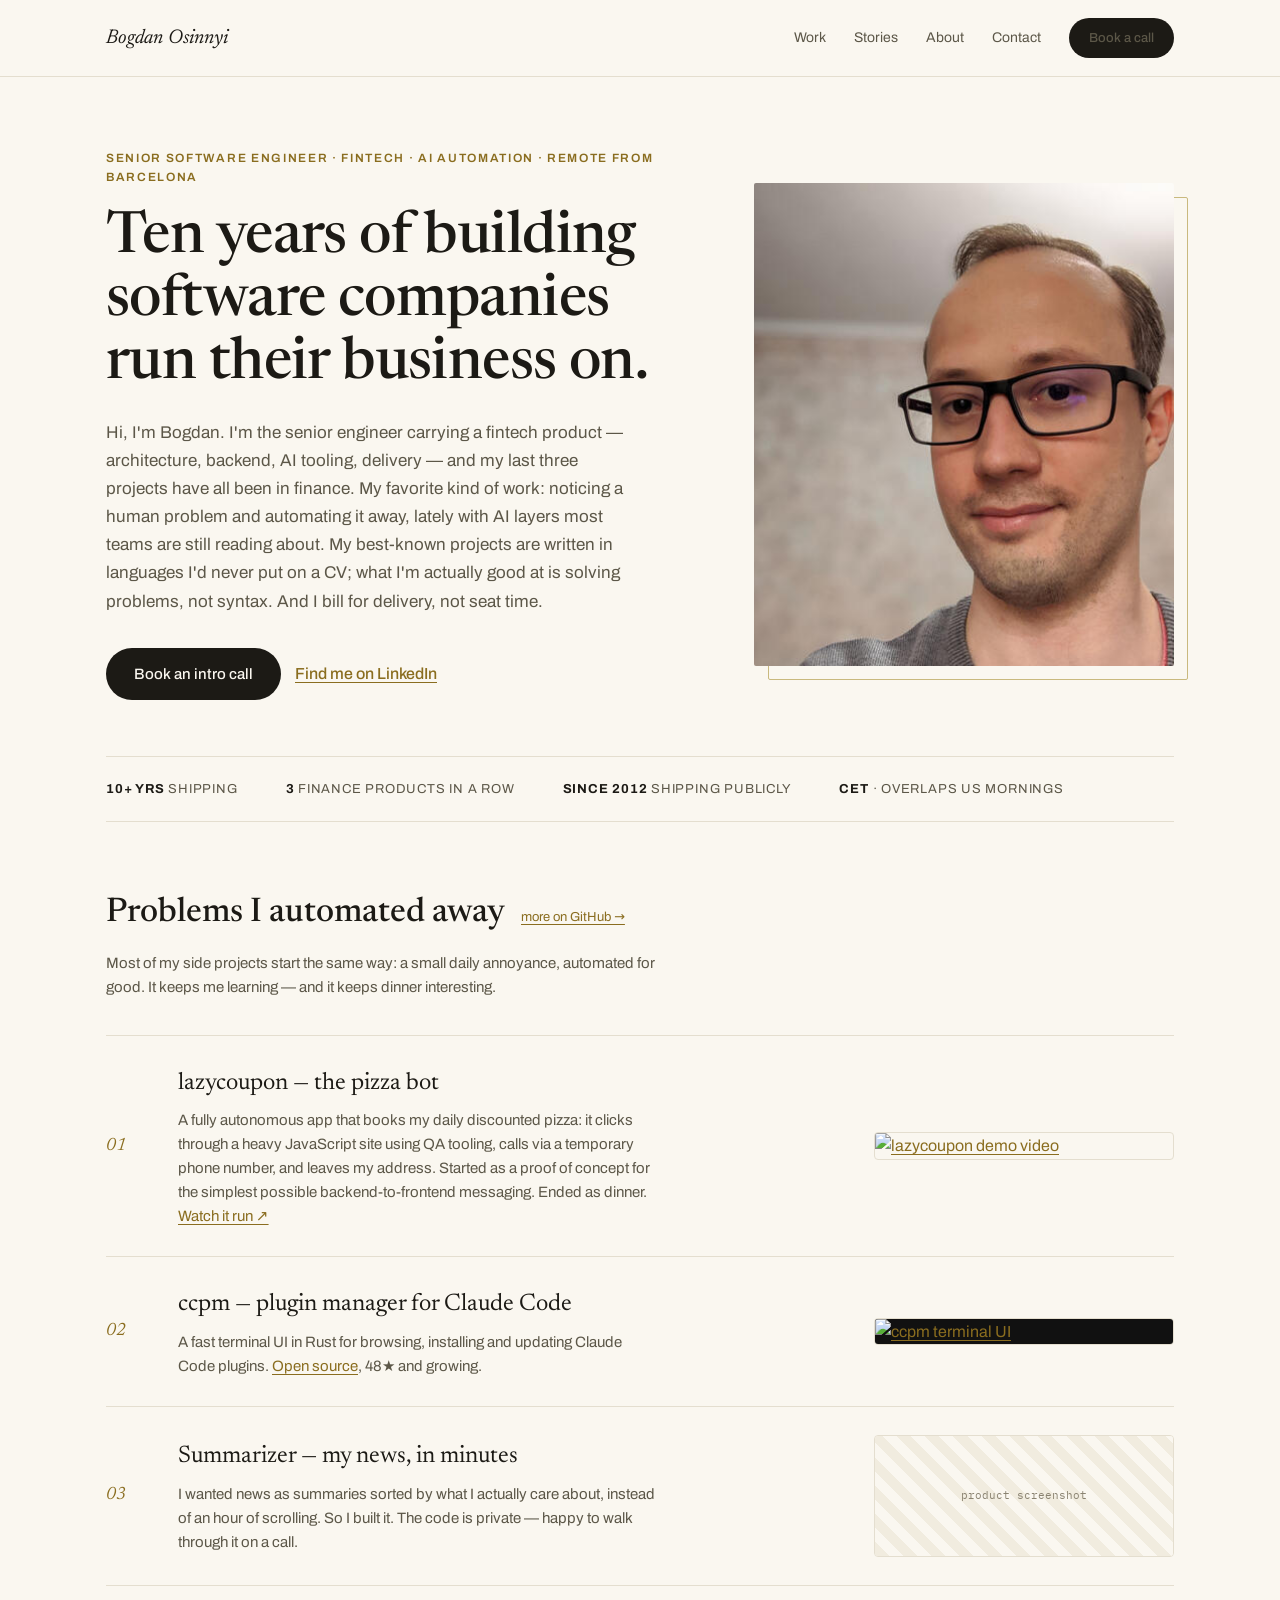
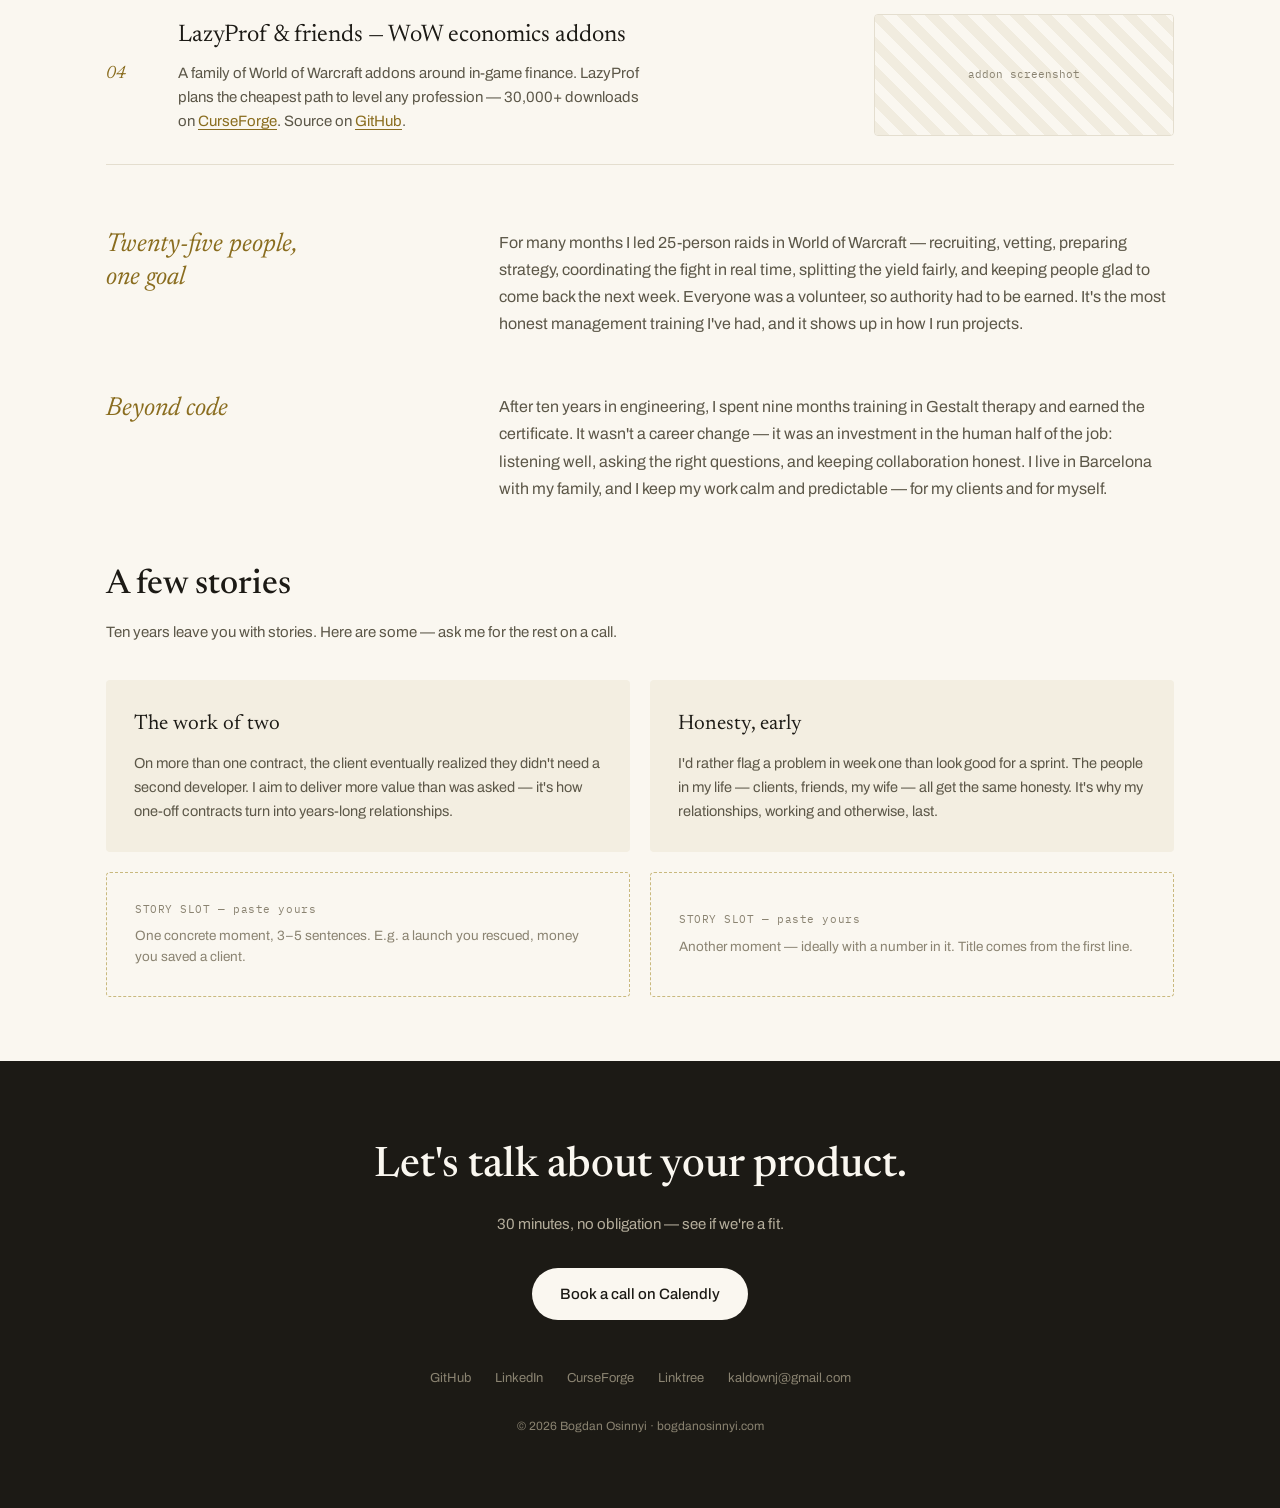
==== index.html @ e8acb3ad "hero: fintech+AI positioning, accurate copy, local portrait, new stats" ====
<!DOCTYPE html>
<html lang="en">
<head>
<meta charset="utf-8">
<meta name="viewport" content="width=device-width, initial-scale=1">
<title>Bogdan Osinnyi — Senior Software Engineer · Fintech · AI Automation</title>
<meta name="description" content="Senior software engineer for fintech — Python, AI automation, full technical ownership. Ten years of remote contracting from Barcelona for companies worldwide.">
<link rel="canonical" href="https://bogdanosinnyi.com/">
<meta property="og:type" content="website">
<meta property="og:url" content="https://bogdanosinnyi.com/">
<meta property="og:title" content="Bogdan Osinnyi — Senior Software Engineer · Fintech · AI Automation">
<meta property="og:description" content="Ten years of building software companies run their business on. Senior engineer — fintech, Python, AI automation.">
<meta property="og:image" content="https://bogdanosinnyi.com/assets/og.jpg">
<meta name="twitter:card" content="summary_large_image">
<link rel="icon" href="data:image/svg+xml,%3Csvg xmlns='http://www.w3.org/2000/svg' viewBox='0 0 64 64'%3E%3Crect width='64' height='64' rx='12' fill='%231C1A15'/%3E%3Ctext x='32' y='44' font-family='Georgia,serif' font-style='italic' font-size='36' fill='%23FAF7F0' text-anchor='middle'%3EB%3C/text%3E%3C/svg%3E">
<link rel="stylesheet" href="/assets/fonts/fonts.css">
<!-- analytics: Cloudflare Web Analytics, enabled in CF dashboard; no tag needed -->
<style>
:root{
  --bg:#FAF7F0; --ink:#1C1A15; --muted:#5C5748; --line:#E4DECF;
  --accent:#8A6D1F; --accent-light:#C9B97E; --card:#F3EEE1;
  --footer-muted:#B5AE9C; --faint:#8A8371;
  --serif:"Newsreader",Georgia,serif; --sans:"Archivo",system-ui,sans-serif; --mono:"IBM Plex Mono",monospace;
}
*{box-sizing:border-box}
html{scroll-behavior:smooth}
body{margin:0;background:var(--bg);color:var(--ink);font-family:var(--sans);font-size:16px;line-height:1.6}
a{color:var(--accent);text-decoration:underline;text-underline-offset:3px}
a:hover{color:var(--ink)}
img{max-width:100%;display:block}
section{scroll-margin-top:88px}
.wrap{max-width:1180px;margin:0 auto;padding:0 56px}
.btn{display:inline-flex;align-items:center;justify-content:center;min-height:48px;padding:14px 28px;border-radius:999px;font-size:15px;font-weight:500;text-decoration:none;transition:transform .15s ease,opacity .15s ease}
.btn:hover{transform:translateY(-1px);opacity:.9}
.btn-dark{background:var(--ink);color:var(--bg)}
.btn-dark:hover{color:var(--bg)}
.btn-light{background:var(--bg);color:var(--ink)}
.btn-light:hover{color:var(--ink)}
.link-accent{color:var(--accent);font-weight:500}
/* Nav */
.nav{position:sticky;top:0;z-index:10;background:rgba(250,247,240,.92);backdrop-filter:blur(8px);border-bottom:1px solid var(--line)}
.nav-in{display:flex;justify-content:space-between;align-items:center;padding:18px 56px;max-width:1180px;margin:0 auto}
.nav-name{font-family:var(--serif);font-style:italic;font-size:20px;color:var(--ink);text-decoration:none}
.nav-links{display:flex;gap:28px;align-items:center;font-size:14px}
.nav-links a{color:var(--muted);text-decoration:none}
.nav-links a:hover{color:var(--ink)}
.nav .btn{min-height:40px;padding:9px 20px;font-size:13px}
/* Hero */
.hero{display:flex;gap:56px;padding:72px 0 56px;align-items:center}
.hero-text{flex:1.4}
.eyebrow{font-size:12px;letter-spacing:.14em;text-transform:uppercase;color:var(--accent);font-weight:600;margin-bottom:20px}
h1{font-family:var(--serif);font-size:clamp(36px,5vw,58px);line-height:1.08;font-weight:500;letter-spacing:-.01em;text-wrap:pretty;margin:0}
.hero p{font-size:17px;line-height:1.65;color:var(--muted);max-width:520px;margin:24px 0 32px}
.hero-cta{display:flex;gap:14px;align-items:center;flex-wrap:wrap}
.hero-photo{flex:1;position:relative;max-width:420px}
.hero-photo::after{content:"";position:absolute;inset:14px -14px -14px 14px;border:1px solid var(--accent-light);border-radius:2px;pointer-events:none}
.hero-photo img{position:relative;z-index:1;width:100%;aspect-ratio:4/4.6;object-fit:cover;border-radius:2px;background:var(--line)}
/* Stats */
.stats{display:flex;gap:48px;padding:22px 0;border-top:1px solid var(--line);border-bottom:1px solid var(--line);font-size:13px;color:var(--muted);letter-spacing:.06em;text-transform:uppercase;flex-wrap:wrap}
.stats b{color:var(--ink)}
/* Work */
.section-pad{padding-top:64px;padding-bottom:64px}
.h2row{display:flex;align-items:baseline;gap:16px;margin-bottom:10px;flex-wrap:wrap}
h2{font-family:var(--serif);font-size:34px;font-weight:500;margin:0}
.section-intro{font-size:15px;line-height:1.6;color:var(--muted);max-width:560px;margin:0 0 36px}
.project{display:flex;gap:40px;padding:28px 0;border-top:1px solid var(--line);align-items:center}
.project:last-of-type{border-bottom:1px solid var(--line)}
.project-num{font-family:var(--serif);font-style:italic;font-size:18px;color:var(--accent);width:32px;flex:none}
.project-body{flex:1}
h3{font-family:var(--serif);font-size:24px;font-weight:400;margin:0 0 6px}
.project-body p{font-size:15px;line-height:1.6;color:var(--muted);max-width:480px;margin:0}
.project-media{width:300px;flex:none;border-radius:4px;border:1px solid var(--line);overflow:hidden}
.project-media img{width:100%}
.placeholder{height:120px;background:repeating-linear-gradient(45deg,#F1ECDF,#F1ECDF 10px,var(--bg) 10px,var(--bg) 20px);display:flex;align-items:center;justify-content:center;font-family:var(--mono);font-size:11px;color:var(--faint)}
/* Two-column prose rows */
.prose-row{display:flex;gap:56px;padding:0 0 56px}
.prose-label{flex:1;font-family:var(--serif);font-style:italic;font-size:26px;color:var(--accent);line-height:1.3}
.prose-row p{flex:2;font-size:16px;line-height:1.7;color:var(--muted);margin:0;text-wrap:pretty}
/* Stories */
.stories-grid{display:grid;grid-template-columns:1fr 1fr;gap:20px}
.story{background:var(--card);border-radius:4px;padding:28px}
.story h3{font-size:21px;margin-bottom:10px}
.story p{font-size:14.5px;line-height:1.65;color:var(--muted);margin:0}
.story-slot{border:1.5px dashed var(--accent-light);border-radius:4px;padding:28px;display:flex;flex-direction:column;gap:8px;justify-content:center;min-height:120px}
.story-slot .tag{font-family:var(--mono);font-size:11px;color:var(--faint);letter-spacing:.05em}
.story-slot .hint{font-size:13.5px;color:var(--faint);line-height:1.55}
/* Footer CTA */
.footer{background:var(--ink);color:var(--bg);padding:72px 0;text-align:center}
.footer h2{font-size:42px;margin-bottom:12px}
.footer-sub{font-size:15px;color:var(--footer-muted);margin:0 0 32px}
.footer-links{display:flex;gap:24px;justify-content:center;margin-top:48px;font-size:13px;flex-wrap:wrap}
.footer-links a{color:var(--faint);text-decoration:none}
.footer-links a:hover{color:var(--bg)}
.copyright{font-size:12px;color:var(--faint);margin-top:28px}
:focus-visible{outline:2px solid var(--accent);outline-offset:2px}
@media (max-width:900px){
  .wrap{padding:0 24px}
  .nav-in{padding:14px 24px}
  .nav-links a:not(.btn){display:none}
  .hero{flex-direction:column-reverse;gap:36px;padding:40px 0}
  .hero-photo{max-width:320px;align-self:flex-start}
  .stats{gap:20px 32px}
  .project{flex-wrap:wrap;gap:20px}
  .project-media{width:100%}
  .prose-row{flex-direction:column;gap:14px}
  .stories-grid{grid-template-columns:1fr}
  .footer h2{font-size:32px}
}
</style>
</head>
<body>

<nav class="nav">
  <div class="nav-in">
    <a class="nav-name" href="#top">Bogdan Osinnyi</a>
    <div class="nav-links">
      <a href="#work">Work</a>
      <a href="#stories">Stories</a>
      <a href="#about">About</a>
      <a href="#contact">Contact</a>
      <a class="btn btn-dark" href="https://calendly.com/bogdanosinnyi" target="_blank" rel="noopener">Book a call</a>
    </div>
  </div>
</nav>

<header class="wrap" id="top">
  <div class="hero">
    <div class="hero-text">
      <div class="eyebrow">Senior Software Engineer · Fintech · AI Automation · Remote from Barcelona</div>
      <h1>Ten years of building software companies run their business on.</h1>
      <p>Hi, I'm Bogdan. I'm the senior engineer carrying a fintech product — architecture, backend, AI tooling, delivery — and my last three projects have all been in finance. My favorite kind of work: noticing a human problem and automating it away, lately with AI layers most teams are still reading about. My best-known projects are written in languages I'd never put on a CV; what I'm actually good at is solving problems, not syntax. And I bill for delivery, not seat time.</p>
      <div class="hero-cta">
        <a class="btn btn-dark" href="https://calendly.com/bogdanosinnyi" target="_blank" rel="noopener">Book an intro call</a>
        <a class="link-accent" href="https://www.linkedin.com/in/bogdanosinnyi/" target="_blank" rel="noopener">Find me on LinkedIn</a>
      </div>
    </div>
    <div class="hero-photo">
      <img src="/assets/portrait.jpg" alt="Bogdan Osinnyi" width="420" height="483">
    </div>
  </div>
  <div class="stats">
    <span><b>10+ yrs</b> shipping</span>
    <span><b>3</b> finance products in a row</span>
    <span><b>Since 2012</b> shipping publicly</span>
    <span><b>CET</b> · overlaps US mornings</span>
  </div>
</header>

<main>
<section class="wrap section-pad" id="work">
  <div class="h2row"><h2>Problems I automated away</h2><a href="https://github.com/kaldown" target="_blank" rel="noopener" style="font-size:13px">more on GitHub →</a></div>
  <p class="section-intro">Most of my side projects start the same way: a small daily annoyance, automated for good. It keeps me learning — and it keeps dinner interesting.</p>

  <article class="project">
    <span class="project-num">01</span>
    <div class="project-body">
      <h3><a href="https://github.com/kaldown/lazycoupon" target="_blank" rel="noopener" style="color:inherit;text-decoration:none">lazycoupon — the pizza bot</a></h3>
      <p>A fully autonomous app that books my daily discounted pizza: it clicks through a heavy JavaScript site using QA tooling, calls via a temporary phone number, and leaves my address. Started as a proof of concept for the simplest possible backend-to-frontend messaging. Ended as dinner. <a href="https://youtu.be/8_-wekj8vBs" target="_blank" rel="noopener">Watch it run ↗</a></p>
    </div>
    <a class="project-media" href="https://youtu.be/8_-wekj8vBs" target="_blank" rel="noopener" aria-label="lazycoupon demo video on YouTube">
      <img src="https://img.youtube.com/vi/8_-wekj8vBs/hqdefault.jpg" alt="lazycoupon demo video" loading="lazy">
    </a>
  </article>

  <article class="project">
    <span class="project-num">02</span>
    <div class="project-body">
      <h3><a href="https://github.com/kaldown/ccpm" target="_blank" rel="noopener" style="color:inherit;text-decoration:none">ccpm — plugin manager for Claude Code</a></h3>
      <p>A fast terminal UI in Rust for browsing, installing and updating Claude Code plugins. <a href="https://github.com/kaldown/ccpm" target="_blank" rel="noopener">Open source</a>, 48★ and growing.</p>
    </div>
    <a class="project-media" href="https://github.com/kaldown/ccpm" target="_blank" rel="noopener" aria-label="ccpm on GitHub">
      <img src="https://raw.githubusercontent.com/kaldown/ccpm/main/docs/images/ccpm_thumbnail.png" alt="ccpm terminal UI" loading="lazy" style="background:#111">
    </a>
  </article>

  <article class="project">
    <span class="project-num">03</span>
    <div class="project-body">
      <h3>Summarizer — my news, in minutes</h3>
      <p>I wanted news as summaries sorted by what I actually care about, instead of an hour of scrolling. So I built it. The code is private — happy to walk through it on a call.</p>
    </div>
    <!-- TODO: replace placeholder with real screenshot at assets/summarizer.png -->
    <div class="project-media"><div class="placeholder">product screenshot</div></div>
  </article>

  <article class="project">
    <span class="project-num">04</span>
    <div class="project-body">
      <h3><a href="https://www.curseforge.com/wow/addons/lazyprof" target="_blank" rel="noopener" style="color:inherit;text-decoration:none">LazyProf &amp; friends — WoW economics addons</a></h3>
      <p>A family of World of Warcraft addons around in-game finance. LazyProf plans the cheapest path to level any profession — 30,000+ downloads on <a href="https://www.curseforge.com/members/kaldown/projects" target="_blank" rel="noopener">CurseForge</a>. Source on <a href="https://github.com/kaldown/LazyProf" target="_blank" rel="noopener">GitHub</a>.</p>
    </div>
    <!-- TODO: replace placeholder with real screenshot at assets/lazyprof.png -->
    <div class="project-media"><div class="placeholder">addon screenshot</div></div>
  </article>
</section>

<section class="wrap" id="about">
  <div class="prose-row">
    <div class="prose-label">Twenty-five people,<br>one goal</div>
    <p>For many months I led 25-person raids in World of Warcraft — recruiting, vetting, preparing strategy, coordinating the fight in real time, splitting the yield fairly, and keeping people glad to come back the next week. Everyone was a volunteer, so authority had to be earned. It's the most honest management training I've had, and it shows up in how I run projects.</p>
  </div>
  <div class="prose-row">
    <div class="prose-label">Beyond code</div>
    <p>After ten years in engineering, I spent nine months training in Gestalt therapy and earned the certificate. It wasn't a career change — it was an investment in the human half of the job: listening well, asking the right questions, and keeping collaboration honest. I live in Barcelona with my family, and I keep my work calm and predictable — for my clients and for myself.</p>
  </div>
</section>

<section class="wrap" id="stories" style="padding-bottom:64px">
  <h2>A few stories</h2>
  <p class="section-intro" style="margin-top:8px">Ten years leave you with stories. Here are some — ask me for the rest on a call.</p>
  <div class="stories-grid">
    <div class="story">
      <h3>The work of two</h3>
      <p>On more than one contract, the client eventually realized they didn't need a second developer. I aim to deliver more value than was asked — it's how one-off contracts turn into years-long relationships.</p>
    </div>
    <div class="story">
      <h3>Honesty, early</h3>
      <p>I'd rather flag a problem in week one than look good for a sprint. The people in my life — clients, friends, my wife — all get the same honesty. It's why my relationships, working and otherwise, last.</p>
    </div>
    <!-- STORY SLOTS: replace each .story-slot with a .story block (h3 title + p text), or delete before launch -->
    <div class="story-slot">
      <div class="tag">STORY SLOT — paste yours</div>
      <div class="hint">One concrete moment, 3–5 sentences. E.g. a launch you rescued, money you saved a client.</div>
    </div>
    <div class="story-slot">
      <div class="tag">STORY SLOT — paste yours</div>
      <div class="hint">Another moment — ideally with a number in it. Title comes from the first line.</div>
    </div>
  </div>
</section>
</main>

<footer class="footer" id="contact">
  <div class="wrap">
    <h2>Let's talk about your product.</h2>
    <p class="footer-sub">30 minutes, no obligation — see if we're a fit.</p>
    <a class="btn btn-light" href="https://calendly.com/bogdanosinnyi" target="_blank" rel="noopener">Book a call on Calendly</a>
    <div class="footer-links">
      <a href="https://github.com/kaldown" target="_blank" rel="noopener">GitHub</a>
      <a href="https://www.linkedin.com/in/bogdanosinnyi/" target="_blank" rel="noopener">LinkedIn</a>
      <a href="https://www.curseforge.com/members/kaldown/projects" target="_blank" rel="noopener">CurseForge</a>
      <a href="https://linktr.ee/bogdanosinnyi" target="_blank" rel="noopener">Linktree</a>
      <a href="mailto:kaldownj@gmail.com">kaldownj@gmail.com</a>
    </div>
    <div class="copyright">© 2026 Bogdan Osinnyi · bogdanosinnyi.com</div>
  </div>
</footer>

</body>
</html>
---- assets/fonts/fonts.css ----
@font-face{font-family: 'Archivo';
  font-style: normal;
  font-weight: 400 700;
  font-stretch: 100%;
  font-display: swap;
  src: url(/assets/fonts/Archivo-normal-400-700.woff2) format('woff2');
  unicode-range: U+0000-00FF, U+0131, U+0152-0153, U+02BB-02BC, U+02C6, U+02DA, U+02DC, U+0304, U+0308, U+0329, U+2000-206F, U+20AC, U+2122, U+2191, U+2193, U+2212, U+2215, U+FEFF, U+FFFD;}
@font-face{font-family: 'IBM Plex Mono';
  font-style: normal;
  font-weight: 400;
  font-display: swap;
  src: url(/assets/fonts/IBMPlexMono-normal-400.woff2) format('woff2');
  unicode-range: U+0000-00FF, U+0131, U+0152-0153, U+02BB-02BC, U+02C6, U+02DA, U+02DC, U+0304, U+0308, U+0329, U+2000-206F, U+20AC, U+2122, U+2191, U+2193, U+2212, U+2215, U+FEFF, U+FFFD;}
@font-face{font-family: 'IBM Plex Mono';
  font-style: normal;
  font-weight: 500;
  font-display: swap;
  src: url(/assets/fonts/IBMPlexMono-normal-500.woff2) format('woff2');
  unicode-range: U+0000-00FF, U+0131, U+0152-0153, U+02BB-02BC, U+02C6, U+02DA, U+02DC, U+0304, U+0308, U+0329, U+2000-206F, U+20AC, U+2122, U+2191, U+2193, U+2212, U+2215, U+FEFF, U+FFFD;}
@font-face{font-family: 'Newsreader';
  font-style: italic;
  font-weight: 400 700;
  font-display: swap;
  src: url(/assets/fonts/Newsreader-italic-400-700.woff2) format('woff2');
  unicode-range: U+0000-00FF, U+0131, U+0152-0153, U+02BB-02BC, U+02C6, U+02DA, U+02DC, U+0304, U+0308, U+0329, U+2000-206F, U+20AC, U+2122, U+2191, U+2193, U+2212, U+2215, U+FEFF, U+FFFD;}
@font-face{font-family: 'Newsreader';
  font-style: normal;
  font-weight: 400 700;
  font-display: swap;
  src: url(/assets/fonts/Newsreader-normal-400-700.woff2) format('woff2');
  unicode-range: U+0000-00FF, U+0131, U+0152-0153, U+02BB-02BC, U+02C6, U+02DA, U+02DC, U+0304, U+0308, U+0329, U+2000-206F, U+20AC, U+2122, U+2191, U+2193, U+2212, U+2215, U+FEFF, U+FFFD;}
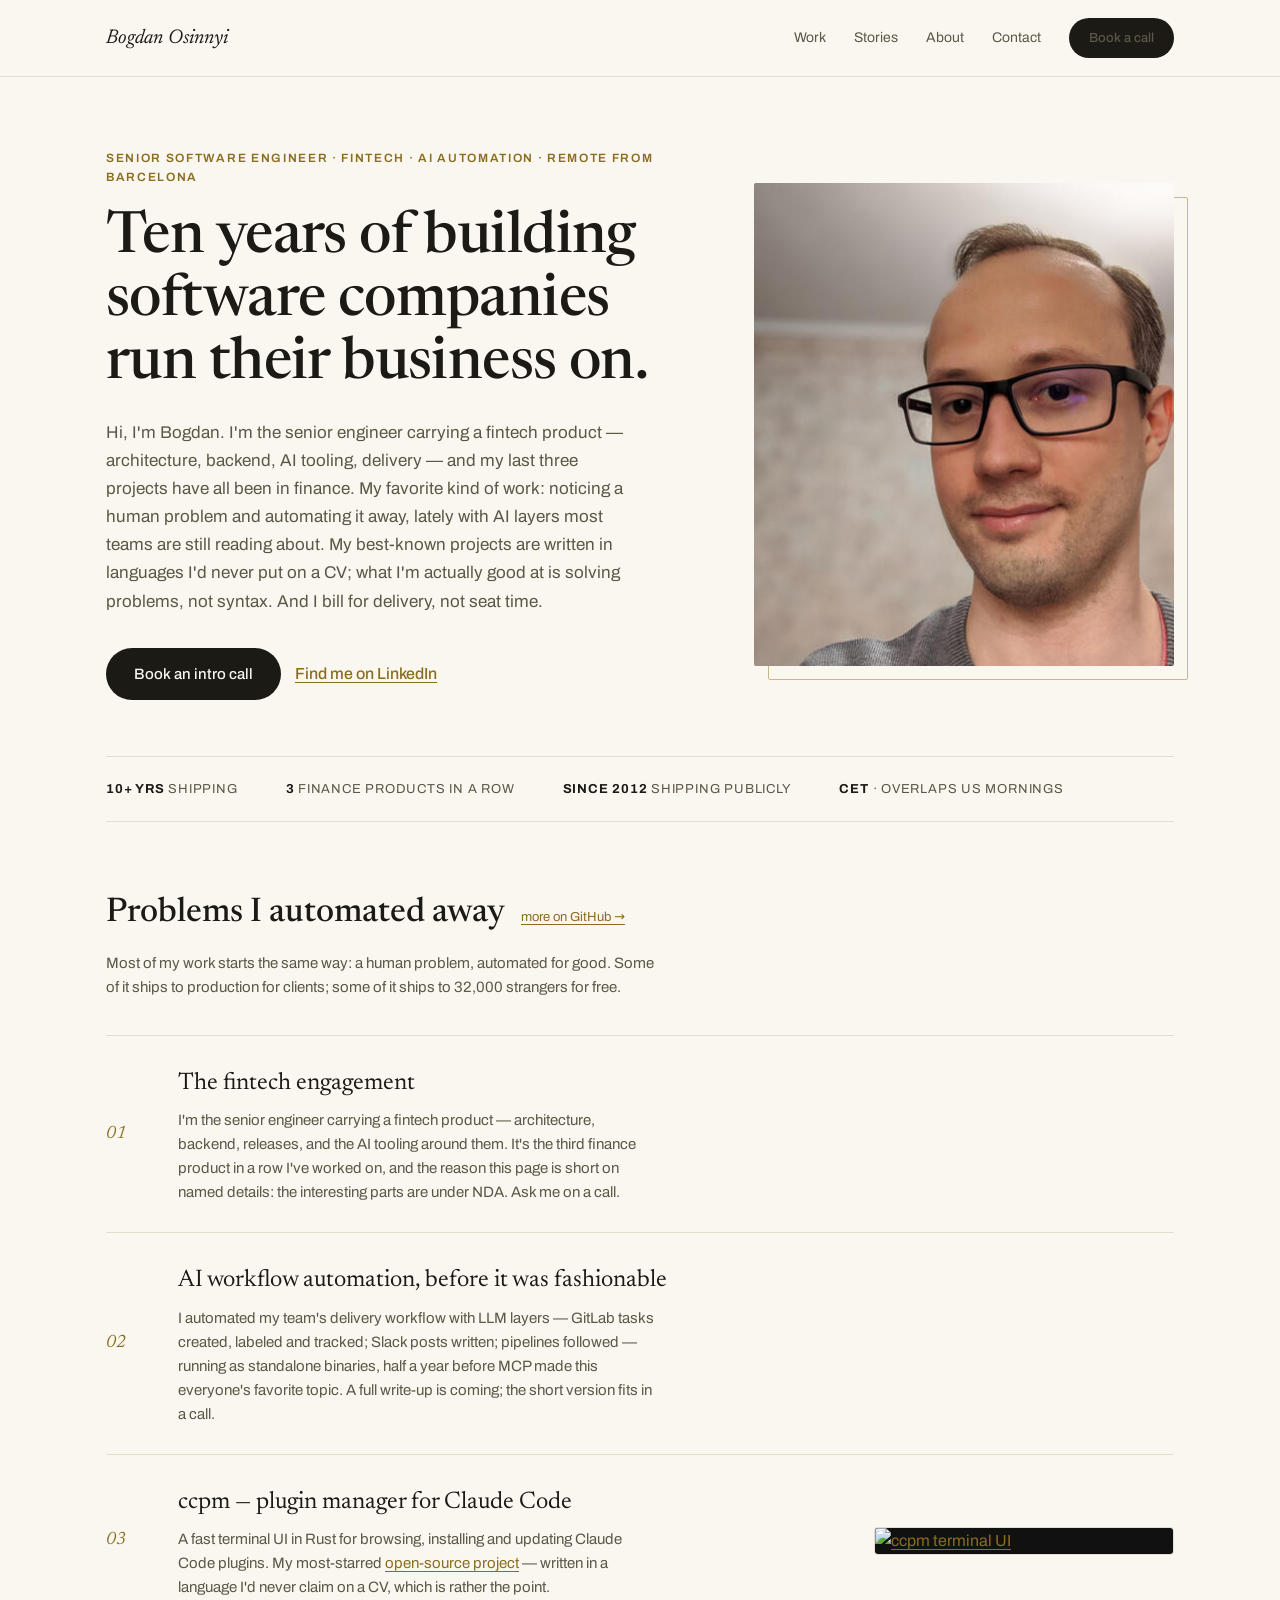
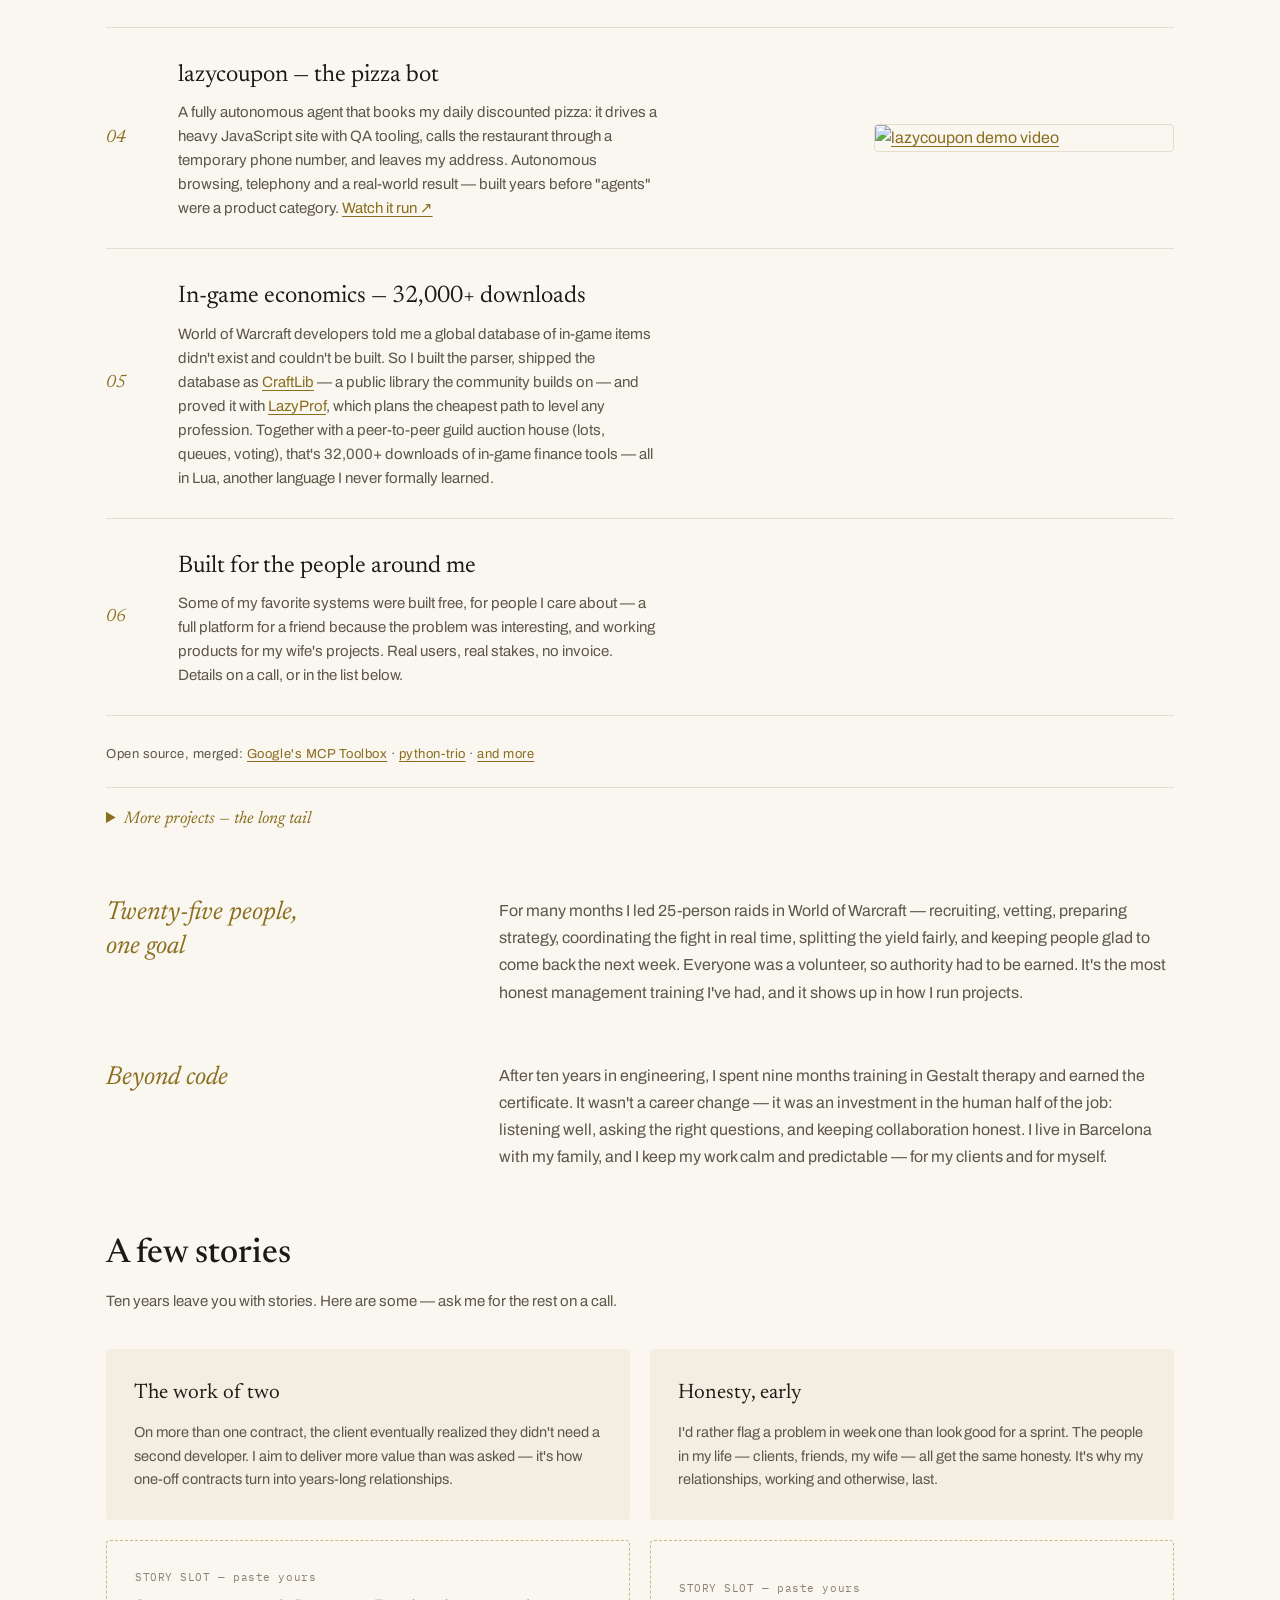
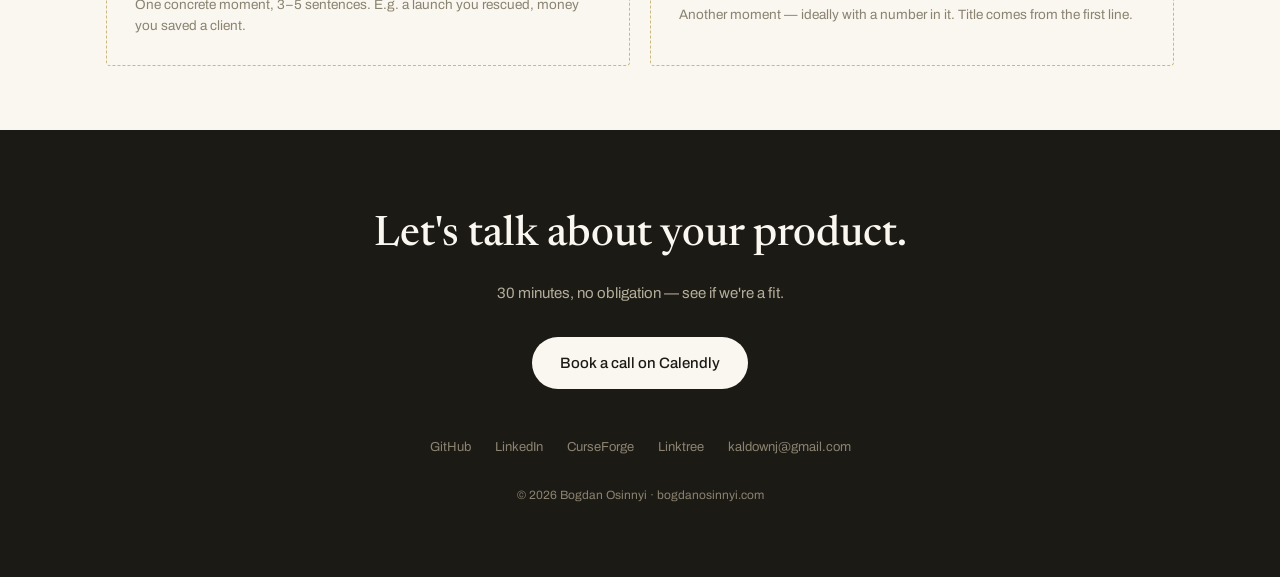
==== commit 1df4b2cb: "work: 6 featured projects, merged-PR proof strip, details spoiler, CSS counters" ====
--- a/index.html
+++ b/index.html
@@ -65,6 +65,9 @@
 .section-intro{font-size:15px;line-height:1.6;color:var(--muted);max-width:560px;margin:0 0 36px}
 .project{display:flex;gap:40px;padding:28px 0;border-top:1px solid var(--line);align-items:center}
 .project:last-of-type{border-bottom:1px solid var(--line)}
+#work{counter-reset:project}
+.project{counter-increment:project}
+.project-num::before{content:counter(project,decimal-leading-zero)}
 .project-num{font-family:var(--serif);font-style:italic;font-size:18px;color:var(--accent);width:32px;flex:none}
 .project-body{flex:1}
 h3{font-family:var(--serif);font-size:24px;font-weight:400;margin:0 0 6px}
@@ -72,6 +75,16 @@
 .project-media{width:300px;flex:none;border-radius:4px;border:1px solid var(--line);overflow:hidden}
 .project-media img{width:100%}
 .placeholder{height:120px;background:repeating-linear-gradient(45deg,#F1ECDF,#F1ECDF 10px,var(--bg) 10px,var(--bg) 20px);display:flex;align-items:center;justify-content:center;font-family:var(--mono);font-size:11px;color:var(--faint)}
+.proof-strip{margin-top:28px;font-size:13px;color:var(--muted);letter-spacing:.04em}
+.proof-strip a{color:var(--accent)}
+.more-projects{margin-top:22px;border-top:1px solid var(--line);padding-top:18px}
+.more-projects summary{cursor:pointer;font-family:var(--serif);font-style:italic;font-size:17px;color:var(--accent)}
+.more-projects summary:hover{color:var(--ink)}
+.mini-grid{display:grid;grid-template-columns:repeat(auto-fit,minmax(240px,1fr));gap:14px;margin-top:18px}
+.mini-card{background:var(--card);border-radius:4px;padding:16px}
+.mini-card .tag{font-family:var(--mono);font-size:10.5px;color:var(--faint);letter-spacing:.05em;text-transform:uppercase}
+.mini-card h4{font-family:var(--serif);font-size:16.5px;font-weight:400;margin:6px 0 4px}
+.mini-card p{font-size:13px;line-height:1.55;color:var(--muted);margin:0}
 /* Two-column prose rows */
 .prose-row{display:flex;gap:56px;padding:0 0 56px}
 .prose-label{flex:1;font-family:var(--serif);font-style:italic;font-size:26px;color:var(--accent);line-height:1.3}
@@ -149,13 +162,44 @@
 <main>
 <section class="wrap section-pad" id="work">
   <div class="h2row"><h2>Problems I automated away</h2><a href="https://github.com/kaldown" target="_blank" rel="noopener" style="font-size:13px">more on GitHub →</a></div>
-  <p class="section-intro">Most of my side projects start the same way: a small daily annoyance, automated for good. It keeps me learning — and it keeps dinner interesting.</p>
-
-  <article class="project">
-    <span class="project-num">01</span>
+  <p class="section-intro">Most of my work starts the same way: a human problem, automated for good. Some of it ships to production for clients; some of it ships to 32,000 strangers for free.</p>
+
+  <!-- To add a project: copy any <article class="project"> block below, edit the
+       text, and place it where you want it — numbering is automatic (CSS counter).
+       The media block (image/video link) is optional; rows work without it. -->
+
+  <article class="project">
+    <span class="project-num" aria-hidden="true"></span>
+    <div class="project-body">
+      <h3>The fintech engagement</h3>
+      <p>I'm the senior engineer carrying a fintech product — architecture, backend, releases, and the AI tooling around them. It's the third finance product in a row I've worked on, and the reason this page is short on named details: the interesting parts are under NDA. Ask me on a call.</p>
+    </div>
+  </article>
+
+  <article class="project">
+    <span class="project-num" aria-hidden="true"></span>
+    <div class="project-body">
+      <h3>AI workflow automation, before it was fashionable</h3>
+      <p>I automated my team's delivery workflow with LLM layers — GitLab tasks created, labeled and tracked; Slack posts written; pipelines followed — running as standalone binaries, half a year before MCP made this everyone's favorite topic. A full write-up is coming; the short version fits in a call.</p>
+    </div>
+  </article>
+
+  <article class="project">
+    <span class="project-num" aria-hidden="true"></span>
+    <div class="project-body">
+      <h3><a href="https://github.com/kaldown/ccpm" target="_blank" rel="noopener" style="color:inherit;text-decoration:none">ccpm — plugin manager for Claude Code</a></h3>
+      <p>A fast terminal UI in Rust for browsing, installing and updating Claude Code plugins. My most-starred <a href="https://github.com/kaldown/ccpm" target="_blank" rel="noopener">open-source project</a> — written in a language I'd never claim on a CV, which is rather the point.</p>
+    </div>
+    <a class="project-media" href="https://github.com/kaldown/ccpm" target="_blank" rel="noopener" aria-label="ccpm on GitHub">
+      <img src="https://raw.githubusercontent.com/kaldown/ccpm/main/docs/images/ccpm_thumbnail.png" alt="ccpm terminal UI" loading="lazy" style="background:#111">
+    </a>
+  </article>
+
+  <article class="project">
+    <span class="project-num" aria-hidden="true"></span>
     <div class="project-body">
       <h3><a href="https://github.com/kaldown/lazycoupon" target="_blank" rel="noopener" style="color:inherit;text-decoration:none">lazycoupon — the pizza bot</a></h3>
-      <p>A fully autonomous app that books my daily discounted pizza: it clicks through a heavy JavaScript site using QA tooling, calls via a temporary phone number, and leaves my address. Started as a proof of concept for the simplest possible backend-to-frontend messaging. Ended as dinner. <a href="https://youtu.be/8_-wekj8vBs" target="_blank" rel="noopener">Watch it run ↗</a></p>
+      <p>A fully autonomous agent that books my daily discounted pizza: it drives a heavy JavaScript site with QA tooling, calls the restaurant through a temporary phone number, and leaves my address. Autonomous browsing, telephony and a real-world result — built years before "agents" were a product category. <a href="https://youtu.be/8_-wekj8vBs" target="_blank" rel="noopener">Watch it run ↗</a></p>
     </div>
     <a class="project-media" href="https://youtu.be/8_-wekj8vBs" target="_blank" rel="noopener" aria-label="lazycoupon demo video on YouTube">
       <img src="https://img.youtube.com/vi/8_-wekj8vBs/hqdefault.jpg" alt="lazycoupon demo video" loading="lazy">
@@ -163,35 +207,39 @@
   </article>
 
   <article class="project">
-    <span class="project-num">02</span>
-    <div class="project-body">
-      <h3><a href="https://github.com/kaldown/ccpm" target="_blank" rel="noopener" style="color:inherit;text-decoration:none">ccpm — plugin manager for Claude Code</a></h3>
-      <p>A fast terminal UI in Rust for browsing, installing and updating Claude Code plugins. <a href="https://github.com/kaldown/ccpm" target="_blank" rel="noopener">Open source</a>, 48★ and growing.</p>
-    </div>
-    <a class="project-media" href="https://github.com/kaldown/ccpm" target="_blank" rel="noopener" aria-label="ccpm on GitHub">
-      <img src="https://raw.githubusercontent.com/kaldown/ccpm/main/docs/images/ccpm_thumbnail.png" alt="ccpm terminal UI" loading="lazy" style="background:#111">
-    </a>
-  </article>
-
-  <article class="project">
-    <span class="project-num">03</span>
-    <div class="project-body">
-      <h3>Summarizer — my news, in minutes</h3>
-      <p>I wanted news as summaries sorted by what I actually care about, instead of an hour of scrolling. So I built it. The code is private — happy to walk through it on a call.</p>
-    </div>
-    <!-- TODO: replace placeholder with real screenshot at assets/summarizer.png -->
-    <div class="project-media"><div class="placeholder">product screenshot</div></div>
-  </article>
-
-  <article class="project">
-    <span class="project-num">04</span>
-    <div class="project-body">
-      <h3><a href="https://www.curseforge.com/wow/addons/lazyprof" target="_blank" rel="noopener" style="color:inherit;text-decoration:none">LazyProf &amp; friends — WoW economics addons</a></h3>
-      <p>A family of World of Warcraft addons around in-game finance. LazyProf plans the cheapest path to level any profession — 30,000+ downloads on <a href="https://www.curseforge.com/members/kaldown/projects" target="_blank" rel="noopener">CurseForge</a>. Source on <a href="https://github.com/kaldown/LazyProf" target="_blank" rel="noopener">GitHub</a>.</p>
-    </div>
-    <!-- TODO: replace placeholder with real screenshot at assets/lazyprof.png -->
-    <div class="project-media"><div class="placeholder">addon screenshot</div></div>
-  </article>
+    <span class="project-num" aria-hidden="true"></span>
+    <div class="project-body">
+      <h3><a href="https://www.curseforge.com/wow/addons/lazyprof" target="_blank" rel="noopener" style="color:inherit;text-decoration:none">In-game economics — 32,000+ downloads</a></h3>
+      <p>World of Warcraft developers told me a global database of in-game items didn't exist and couldn't be built. So I built the parser, shipped the database as <a href="https://github.com/kaldown/CraftLib" target="_blank" rel="noopener">CraftLib</a> — a public library the community builds on — and proved it with <a href="https://github.com/kaldown/LazyProf" target="_blank" rel="noopener">LazyProf</a>, which plans the cheapest path to level any profession. Together with a peer-to-peer guild auction house (lots, queues, voting), that's 32,000+ downloads of in-game finance tools — all in Lua, another language I never formally learned.</p>
+    </div>
+    <!-- media: add assets/lazyprof.png when Bogdan provides it (see launch checklist) -->
+  </article>
+
+  <article class="project">
+    <span class="project-num" aria-hidden="true"></span>
+    <div class="project-body">
+      <h3>Built for the people around me</h3>
+      <p>Some of my favorite systems were built free, for people I care about — a full platform for a friend because the problem was interesting, and working products for my wife's projects. Real users, real stakes, no invoice. Details on a call, or in the list below.</p>
+    </div>
+  </article>
+
+  <p class="proof-strip">Open source, merged: <a href="https://github.com/googleapis/mcp-toolbox/pull/3052" target="_blank" rel="noopener">Google's MCP Toolbox</a> · <a href="https://github.com/python-trio/trio/pull/1527" target="_blank" rel="noopener">python-trio</a> · <a href="https://github.com/search?q=author%3Akaldown+is%3Apr+is%3Amerged+-user%3Akaldown&type=pullrequests" target="_blank" rel="noopener">and more</a></p>
+
+  <details class="more-projects">
+    <summary>More projects — the long tail</summary>
+    <!-- To add a card: copy a .mini-card div. The grid stretches automatically. -->
+    <div class="mini-grid">
+      <div class="mini-card"><span class="tag">Python · private</span><h4>Summarizer</h4><p>My news as ranked summaries instead of an hour of scrolling. Private code — happy to walk through it on a call.</p></div>
+      <div class="mini-card"><span class="tag">Go · Dart · JS</span><h4><a href="https://github.com/kaldown/hunger" target="_blank" rel="noopener">hunger</a></h4><p>gRPC server with Flutter mobile and web clients — a 2019 full-stack trilogy.</p></div>
+      <div class="mini-card"><span class="tag">Python</span><h4><a href="https://github.com/kaldown/db2-parser" target="_blank" rel="noopener">db2-parser</a></h4><p>The parser behind CraftLib — extracts crafting data from WoW's binary DB2 tables.</p></div>
+      <div class="mini-card"><span class="tag">Lua</span><h4><a href="https://github.com/kaldown/EyesOnMe" target="_blank" rel="noopener">EyesOnMe</a></h4><p>PvP awareness addon — detects enemy players around you in WoW Classic.</p></div>
+      <div class="mini-card"><span class="tag">Lua</span><h4><a href="https://github.com/kaldown/Silencer" target="_blank" rel="noopener">Silencer</a></h4><p>Whisper gatekeeper — a keyword filter for WoW Classic inboxes.</p></div>
+      <div class="mini-card"><span class="tag">Lua</span><h4><a href="https://github.com/kaldown/VendorSniper" target="_blank" rel="noopener">VendorSniper</a></h4><p>Never miss a limited-supply vendor restock again.</p></div>
+      <div class="mini-card"><span class="tag">Shell</span><h4><a href="https://github.com/kaldown/dotfiles" target="_blank" rel="noopener">dotfiles</a></h4><p>My environment, versioned.</p></div>
+      <div class="mini-card"><span class="tag">Python</span><h4><a href="https://github.com/kaldown/pdf-to-text" target="_blank" rel="noopener">pdf-to-text</a></h4><p>Text-to-voice tool with an async core.</p></div>
+      <div class="mini-card"><span class="tag">merged elsewhere</span><h4><a href="https://github.com/search?q=author%3Akaldown+is%3Apr+is%3Amerged+-user%3Akaldown&type=pullrequests" target="_blank" rel="noopener">Contributions</a></h4><p>TrinketMenu (WoW TBC compat), undotree (vim), public-apis, and friends.</p></div>
+    </div>
+  </details>
 </section>
 
 <section class="wrap" id="about">
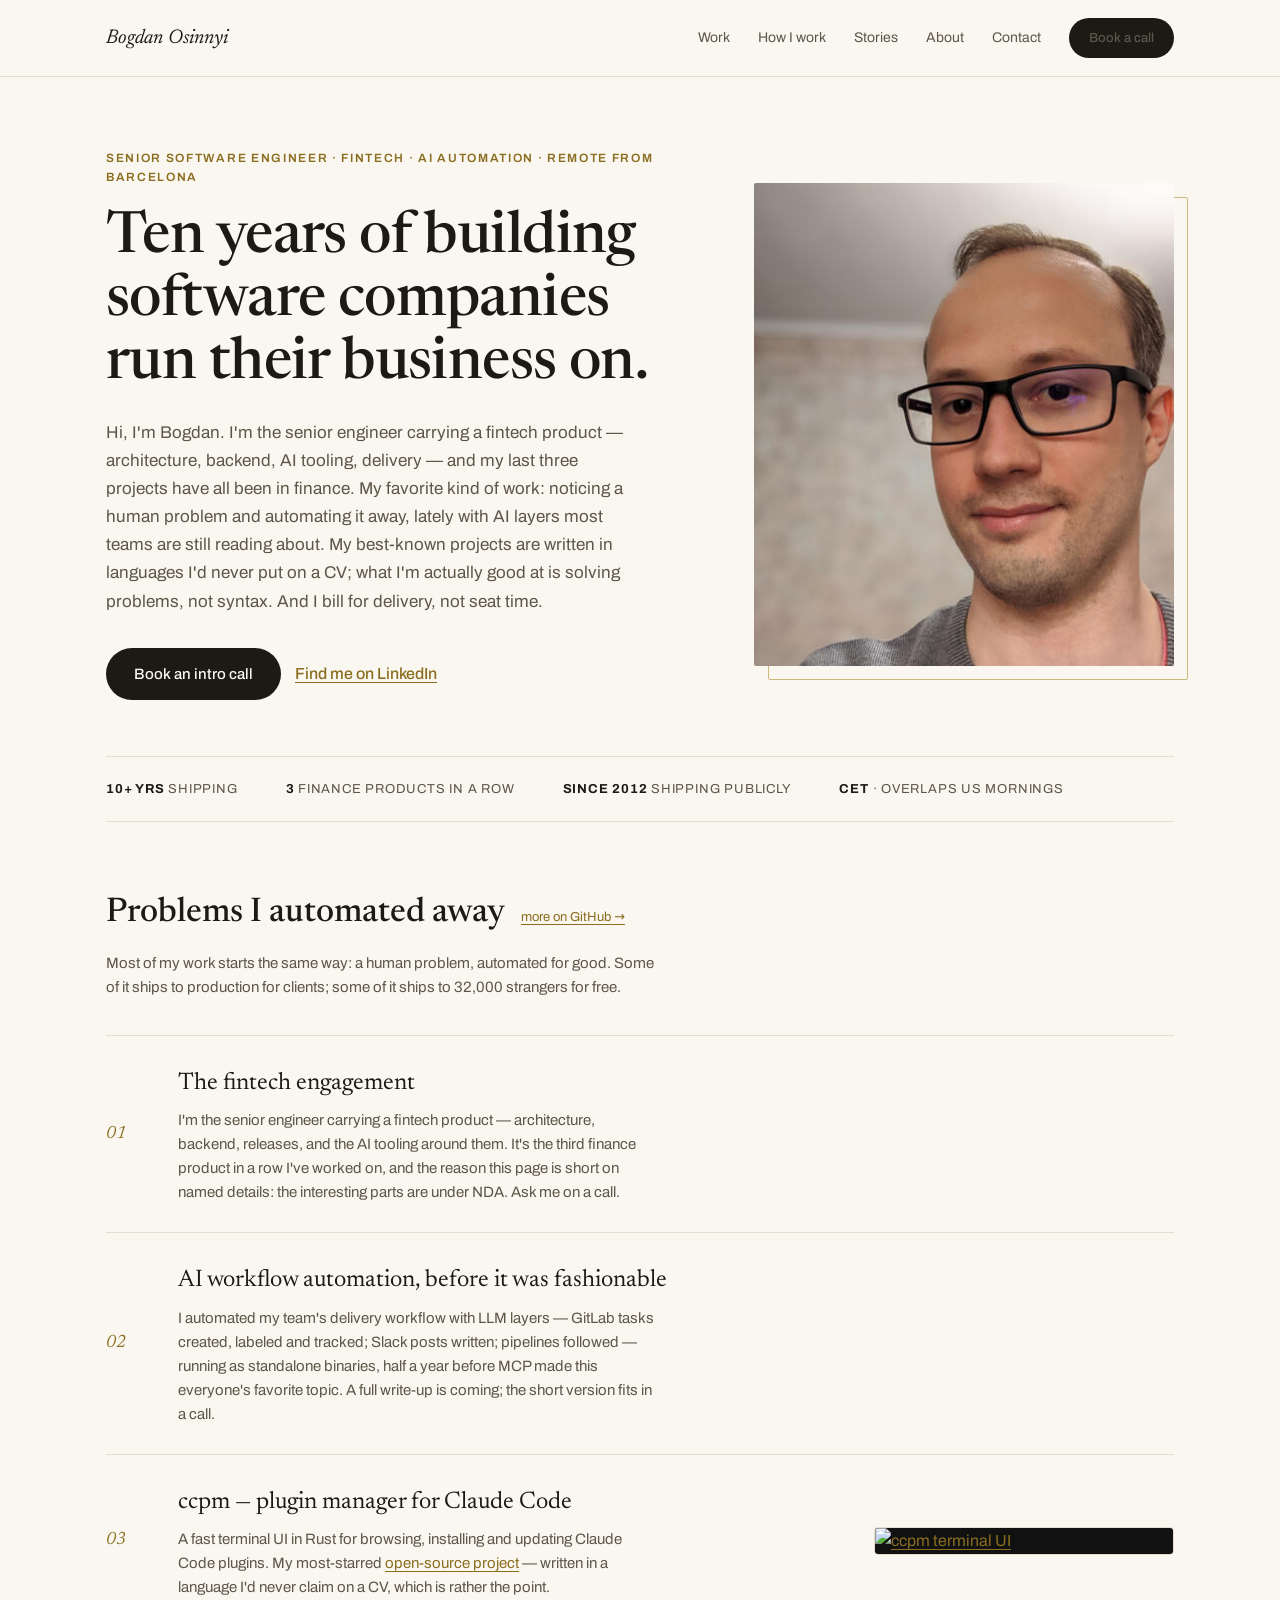
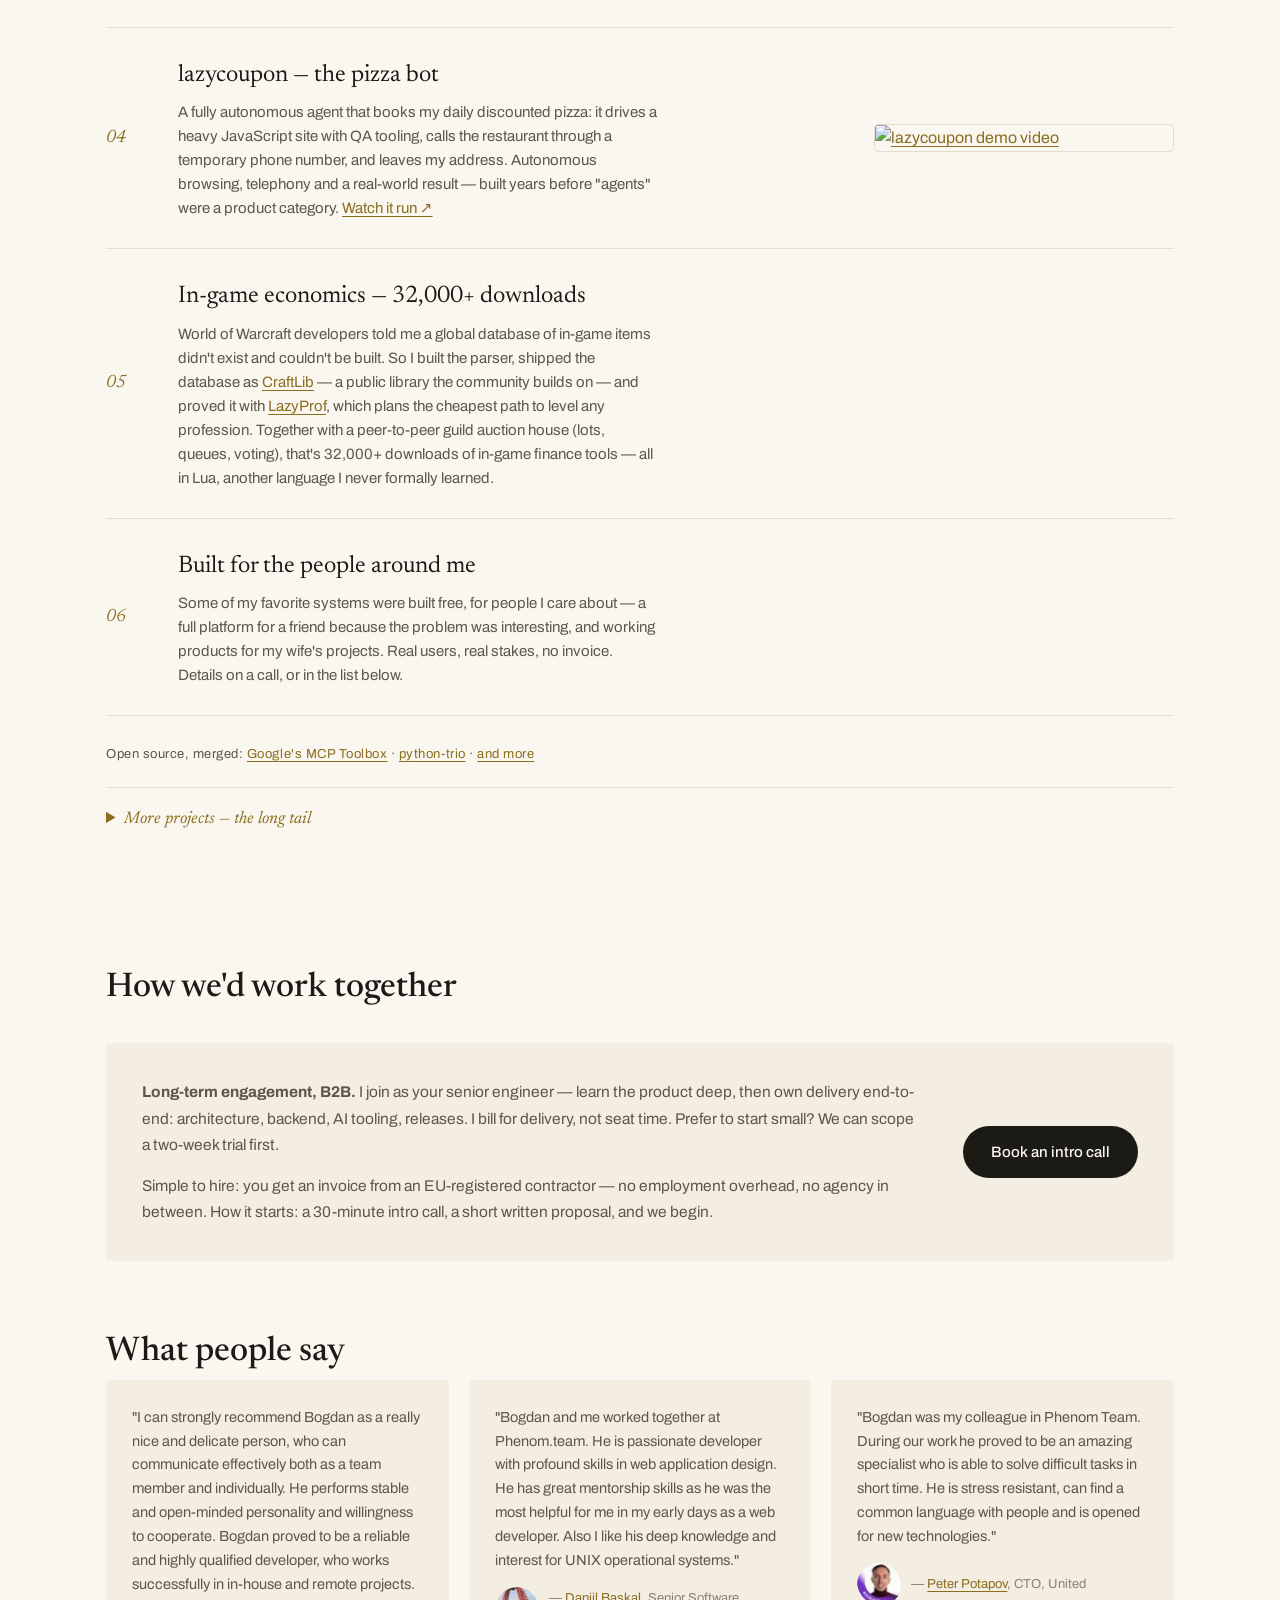
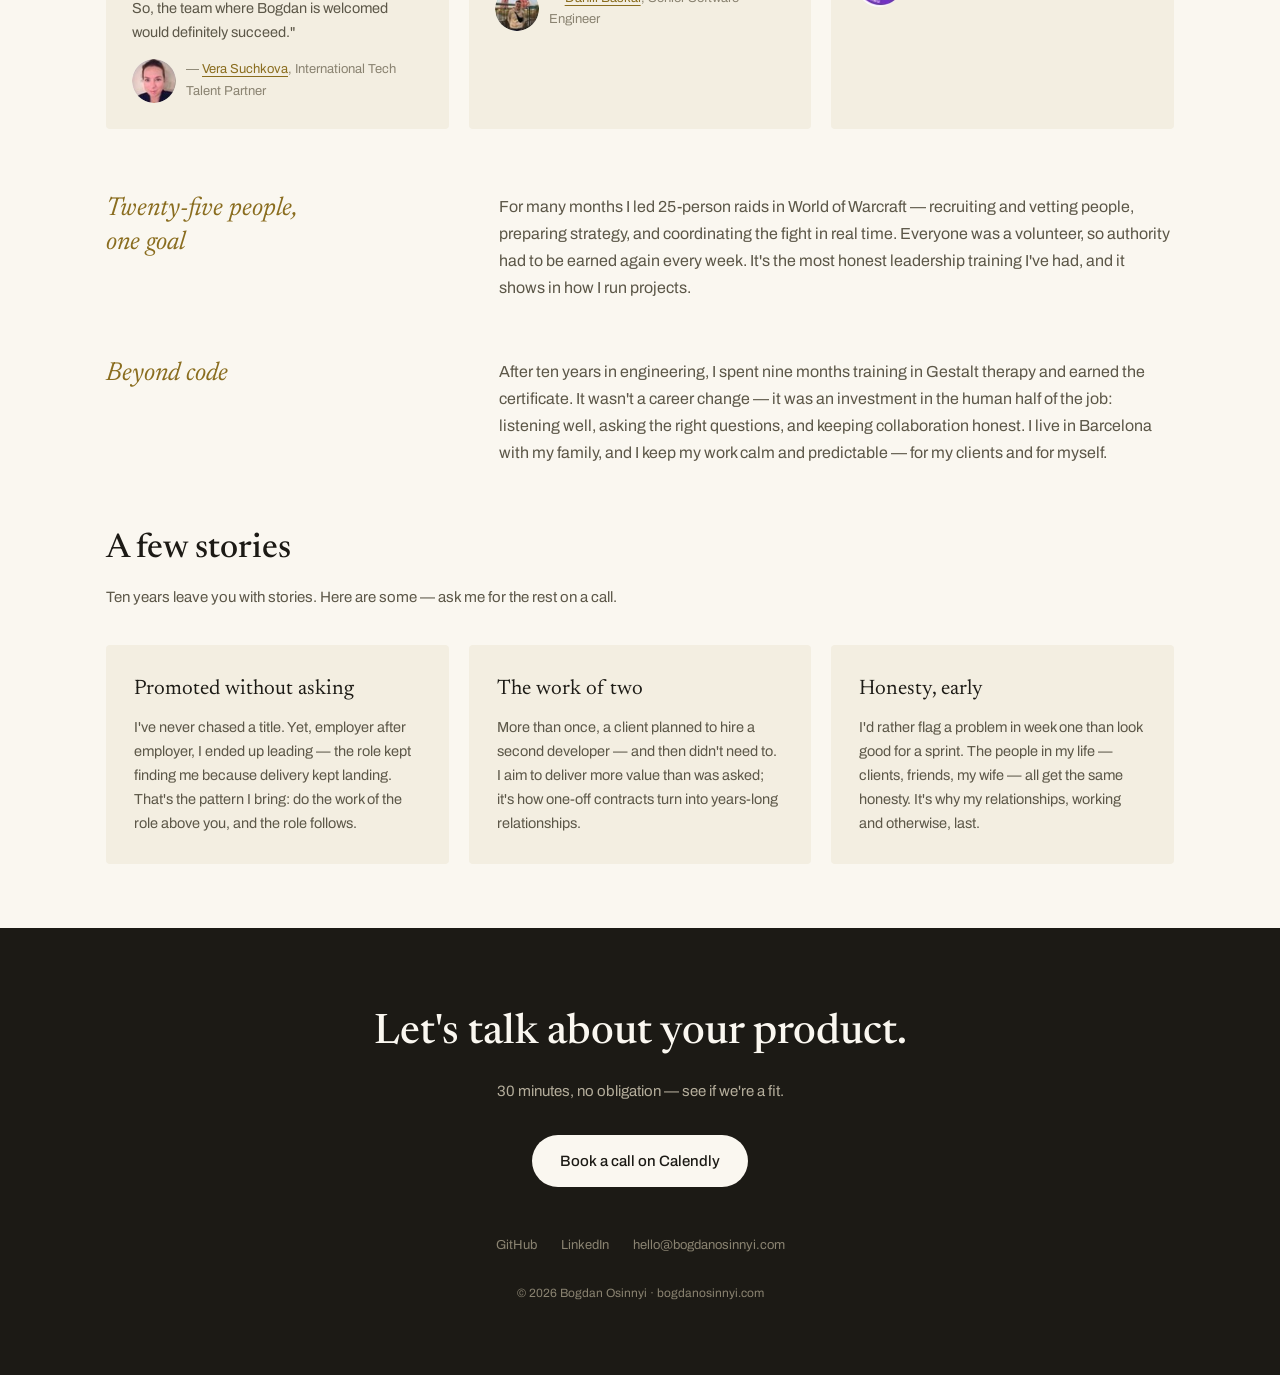
==== commit 87e8d319: "sections: how-I-work offer, testimonials scaffold, real stories, leadership rewrite, footer cleanup" ====
--- a/index.html
+++ b/index.html
@@ -89,14 +89,22 @@
 .prose-row{display:flex;gap:56px;padding:0 0 56px}
 .prose-label{flex:1;font-family:var(--serif);font-style:italic;font-size:26px;color:var(--accent);line-height:1.3}
 .prose-row p{flex:2;font-size:16px;line-height:1.7;color:var(--muted);margin:0;text-wrap:pretty}
+/* How I work */
+.way-box{background:var(--card);border-radius:4px;padding:36px;display:flex;gap:40px;align-items:center;flex-wrap:wrap}
+.way-box .way-text{flex:1;min-width:280px}
+.way-box p{font-size:15.5px;line-height:1.7;color:var(--muted);margin:0 0 14px}
+.way-box p:last-of-type{margin-bottom:0}
+/* Testimonials */
+.testi-grid{display:grid;grid-template-columns:repeat(auto-fit,minmax(280px,1fr));gap:20px}
+.testi{background:var(--card);border-radius:4px;padding:26px;font-size:14.5px;line-height:1.65;color:var(--muted)}
+.testi .who{margin-top:14px;font-size:13px;color:var(--faint);display:flex;align-items:center;gap:10px}
+.testi .who img{width:44px;height:44px;border-radius:50%;flex:none}
+.testi .who a{color:var(--accent)}
 /* Stories */
-.stories-grid{display:grid;grid-template-columns:1fr 1fr;gap:20px}
+.stories-grid{display:grid;grid-template-columns:repeat(auto-fit,minmax(280px,1fr));gap:20px}
 .story{background:var(--card);border-radius:4px;padding:28px}
 .story h3{font-size:21px;margin-bottom:10px}
 .story p{font-size:14.5px;line-height:1.65;color:var(--muted);margin:0}
-.story-slot{border:1.5px dashed var(--accent-light);border-radius:4px;padding:28px;display:flex;flex-direction:column;gap:8px;justify-content:center;min-height:120px}
-.story-slot .tag{font-family:var(--mono);font-size:11px;color:var(--faint);letter-spacing:.05em}
-.story-slot .hint{font-size:13.5px;color:var(--faint);line-height:1.55}
 /* Footer CTA */
 .footer{background:var(--ink);color:var(--bg);padding:72px 0;text-align:center}
 .footer h2{font-size:42px;margin-bottom:12px}
@@ -128,6 +136,7 @@
     <a class="nav-name" href="#top">Bogdan Osinnyi</a>
     <div class="nav-links">
       <a href="#work">Work</a>
+      <a href="#way">How I work</a>
       <a href="#stories">Stories</a>
       <a href="#about">About</a>
       <a href="#contact">Contact</a>
@@ -242,10 +251,32 @@
   </details>
 </section>
 
+<section class="wrap section-pad" id="way">
+  <h2>How we'd work together</h2>
+  <div class="way-box" style="margin-top:28px">
+    <div class="way-text">
+      <p><b>Long-term engagement, B2B.</b> I join as your senior engineer — learn the product deep, then own delivery end-to-end: architecture, backend, AI tooling, releases. I bill for delivery, not seat time. Prefer to start small? We can scope a two-week trial first.</p>
+      <p>Simple to hire: you get an invoice from an EU-registered contractor — no employment overhead, no agency in between. How it starts: a 30-minute intro call, a short written proposal, and we begin.</p>
+    </div>
+    <a class="btn btn-dark" href="https://calendly.com/bogdanosinnyi" target="_blank" rel="noopener">Book an intro call</a>
+  </div>
+</section>
+
+<section class="wrap" id="say" style="padding-bottom:64px">
+  <h2>What people say</h2>
+  <!-- To add a testimonial: copy a .testi div. Quotes must be real and verifiable —
+       link the name to the LinkedIn recommendation. The grid stretches automatically. -->
+  <div class="testi-grid">
+    <div class="testi">"I can strongly recommend Bogdan as a really nice and delicate person, who can communicate effectively both as a team member and individually. He performs stable and open-minded personality and willingness to cooperate. Bogdan proved to be a reliable and highly qualified developer, who works successfully in in-house and remote projects. So, the team where Bogdan is welcomed would definitely succeed."<div class="who"><img src="/assets/testimonial-vera.jpg" alt="" width="44" height="44" loading="lazy"><span>— <a href="https://www.linkedin.com/in/bogdanosinnyi/details/recommendations/" target="_blank" rel="noopener">Vera Suchkova</a>, International Tech Talent Partner</span></div></div>
+    <div class="testi">"Bogdan and me worked together at Phenom.team. He is passionate developer with profound skills in web application design. He has great mentorship skills as he was the most helpful for me in my early days as a web developer. Also I like his deep knowledge and interest for UNIX operational systems."<div class="who"><img src="/assets/testimonial-daniil.jpg" alt="" width="44" height="44" loading="lazy"><span>— <a href="https://www.linkedin.com/in/bogdanosinnyi/details/recommendations/" target="_blank" rel="noopener">Daniil Baskal</a>, Senior Software Engineer</span></div></div>
+    <div class="testi">"Bogdan was my colleague in Phenom Team. During our work he proved to be an amazing specialist who is able to solve difficult tasks in short time. He is stress resistant, can find a common language with people and is opened for new technologies."<div class="who"><img src="/assets/testimonial-peter.jpg" alt="" width="44" height="44" loading="lazy"><span>— <a href="https://www.linkedin.com/in/bogdanosinnyi/details/recommendations/" target="_blank" rel="noopener">Peter Potapov</a>, CTO, United</span></div></div>
+  </div>
+</section>
+
 <section class="wrap" id="about">
   <div class="prose-row">
     <div class="prose-label">Twenty-five people,<br>one goal</div>
-    <p>For many months I led 25-person raids in World of Warcraft — recruiting, vetting, preparing strategy, coordinating the fight in real time, splitting the yield fairly, and keeping people glad to come back the next week. Everyone was a volunteer, so authority had to be earned. It's the most honest management training I've had, and it shows up in how I run projects.</p>
+    <p>For many months I led 25-person raids in World of Warcraft — recruiting and vetting people, preparing strategy, and coordinating the fight in real time. Everyone was a volunteer, so authority had to be earned again every week. It's the most honest leadership training I've had, and it shows in how I run projects.</p>
   </div>
   <div class="prose-row">
     <div class="prose-label">Beyond code</div>
@@ -256,23 +287,19 @@
 <section class="wrap" id="stories" style="padding-bottom:64px">
   <h2>A few stories</h2>
   <p class="section-intro" style="margin-top:8px">Ten years leave you with stories. Here are some — ask me for the rest on a call.</p>
+  <!-- To add a story: copy a .story div (h3 + p). The grid stretches automatically. -->
   <div class="stories-grid">
     <div class="story">
+      <h3>Promoted without asking</h3>
+      <p>I've never chased a title. Yet, employer after employer, I ended up leading — the role kept finding me because delivery kept landing. That's the pattern I bring: do the work of the role above you, and the role follows.</p>
+    </div>
+    <div class="story">
       <h3>The work of two</h3>
-      <p>On more than one contract, the client eventually realized they didn't need a second developer. I aim to deliver more value than was asked — it's how one-off contracts turn into years-long relationships.</p>
+      <p>More than once, a client planned to hire a second developer — and then didn't need to. I aim to deliver more value than was asked; it's how one-off contracts turn into years-long relationships.</p>
     </div>
     <div class="story">
       <h3>Honesty, early</h3>
       <p>I'd rather flag a problem in week one than look good for a sprint. The people in my life — clients, friends, my wife — all get the same honesty. It's why my relationships, working and otherwise, last.</p>
-    </div>
-    <!-- STORY SLOTS: replace each .story-slot with a .story block (h3 title + p text), or delete before launch -->
-    <div class="story-slot">
-      <div class="tag">STORY SLOT — paste yours</div>
-      <div class="hint">One concrete moment, 3–5 sentences. E.g. a launch you rescued, money you saved a client.</div>
-    </div>
-    <div class="story-slot">
-      <div class="tag">STORY SLOT — paste yours</div>
-      <div class="hint">Another moment — ideally with a number in it. Title comes from the first line.</div>
     </div>
   </div>
 </section>
@@ -286,9 +313,7 @@
     <div class="footer-links">
       <a href="https://github.com/kaldown" target="_blank" rel="noopener">GitHub</a>
       <a href="https://www.linkedin.com/in/bogdanosinnyi/" target="_blank" rel="noopener">LinkedIn</a>
-      <a href="https://www.curseforge.com/members/kaldown/projects" target="_blank" rel="noopener">CurseForge</a>
-      <a href="https://linktr.ee/bogdanosinnyi" target="_blank" rel="noopener">Linktree</a>
-      <a href="mailto:kaldownj@gmail.com">kaldownj@gmail.com</a>
+      <a href="mailto:hello@bogdanosinnyi.com">hello@bogdanosinnyi.com</a>
     </div>
     <div class="copyright">© 2026 Bogdan Osinnyi · bogdanosinnyi.com</div>
   </div>
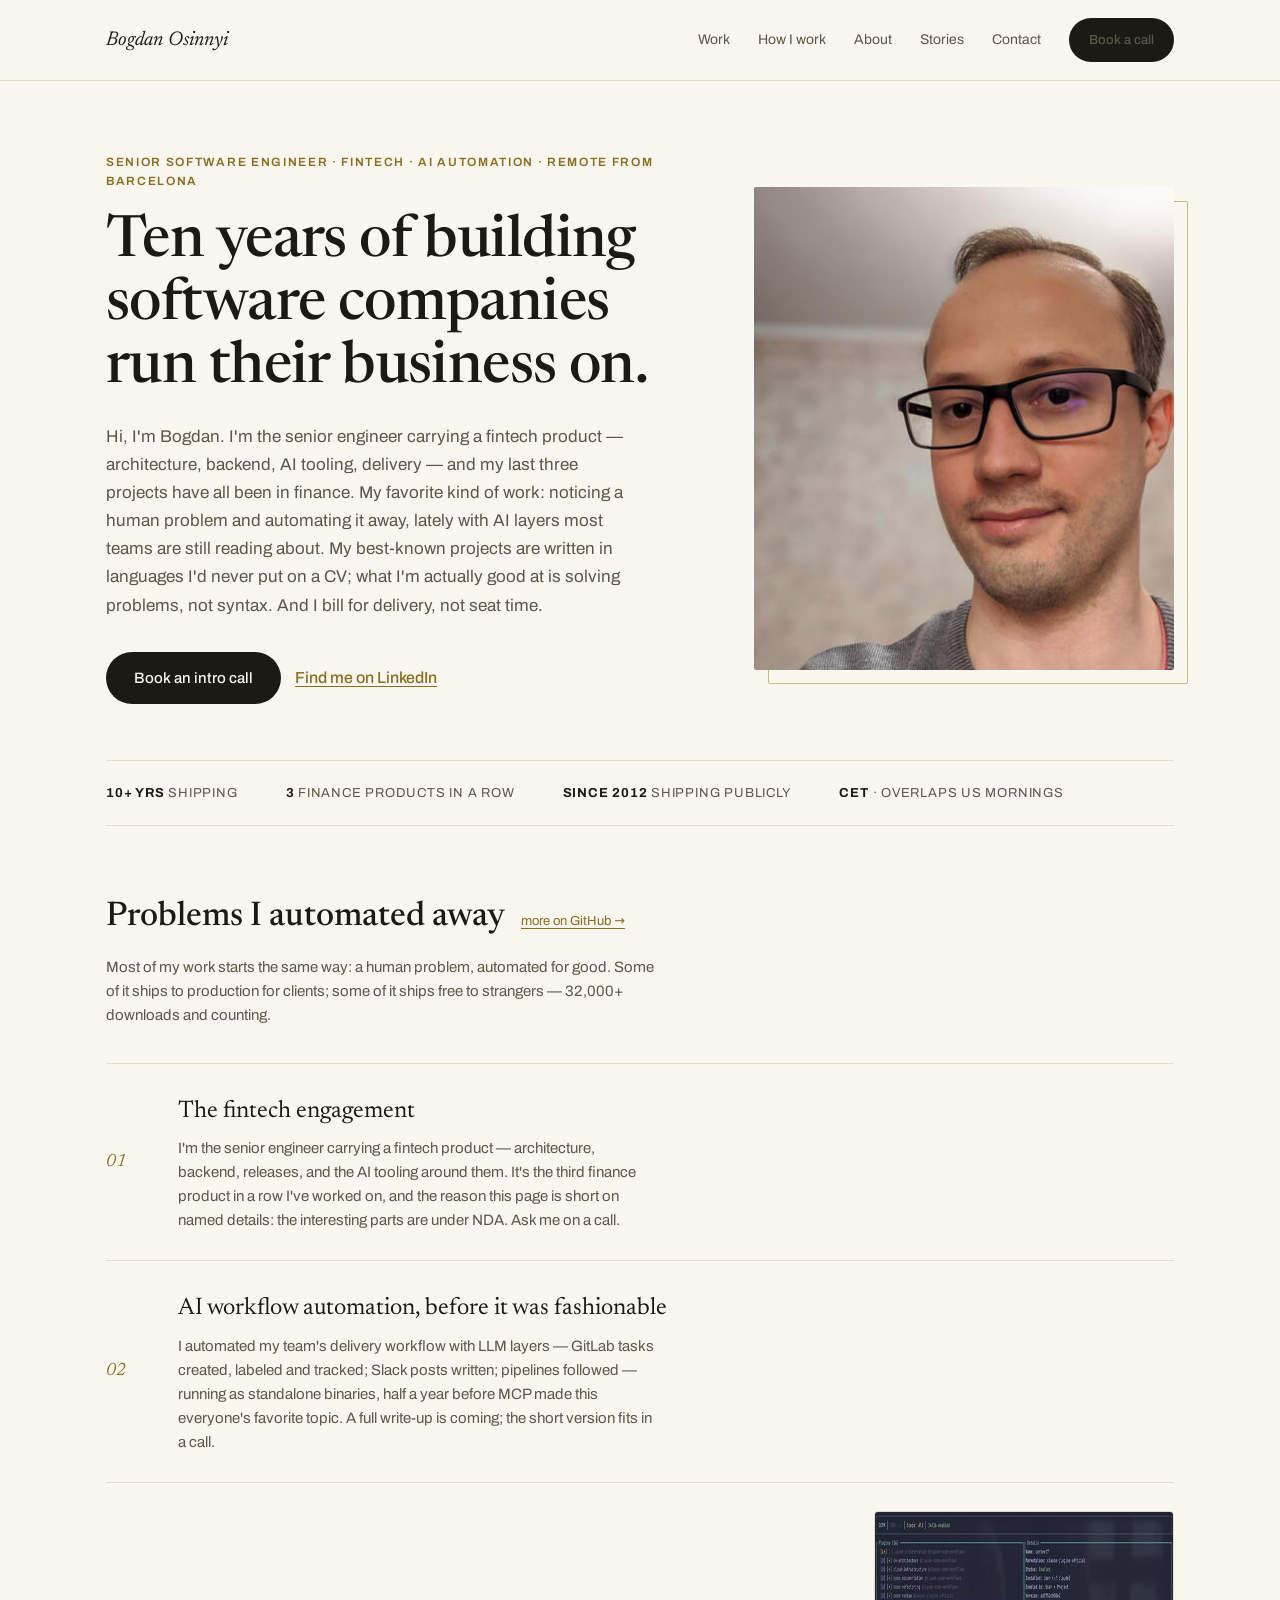
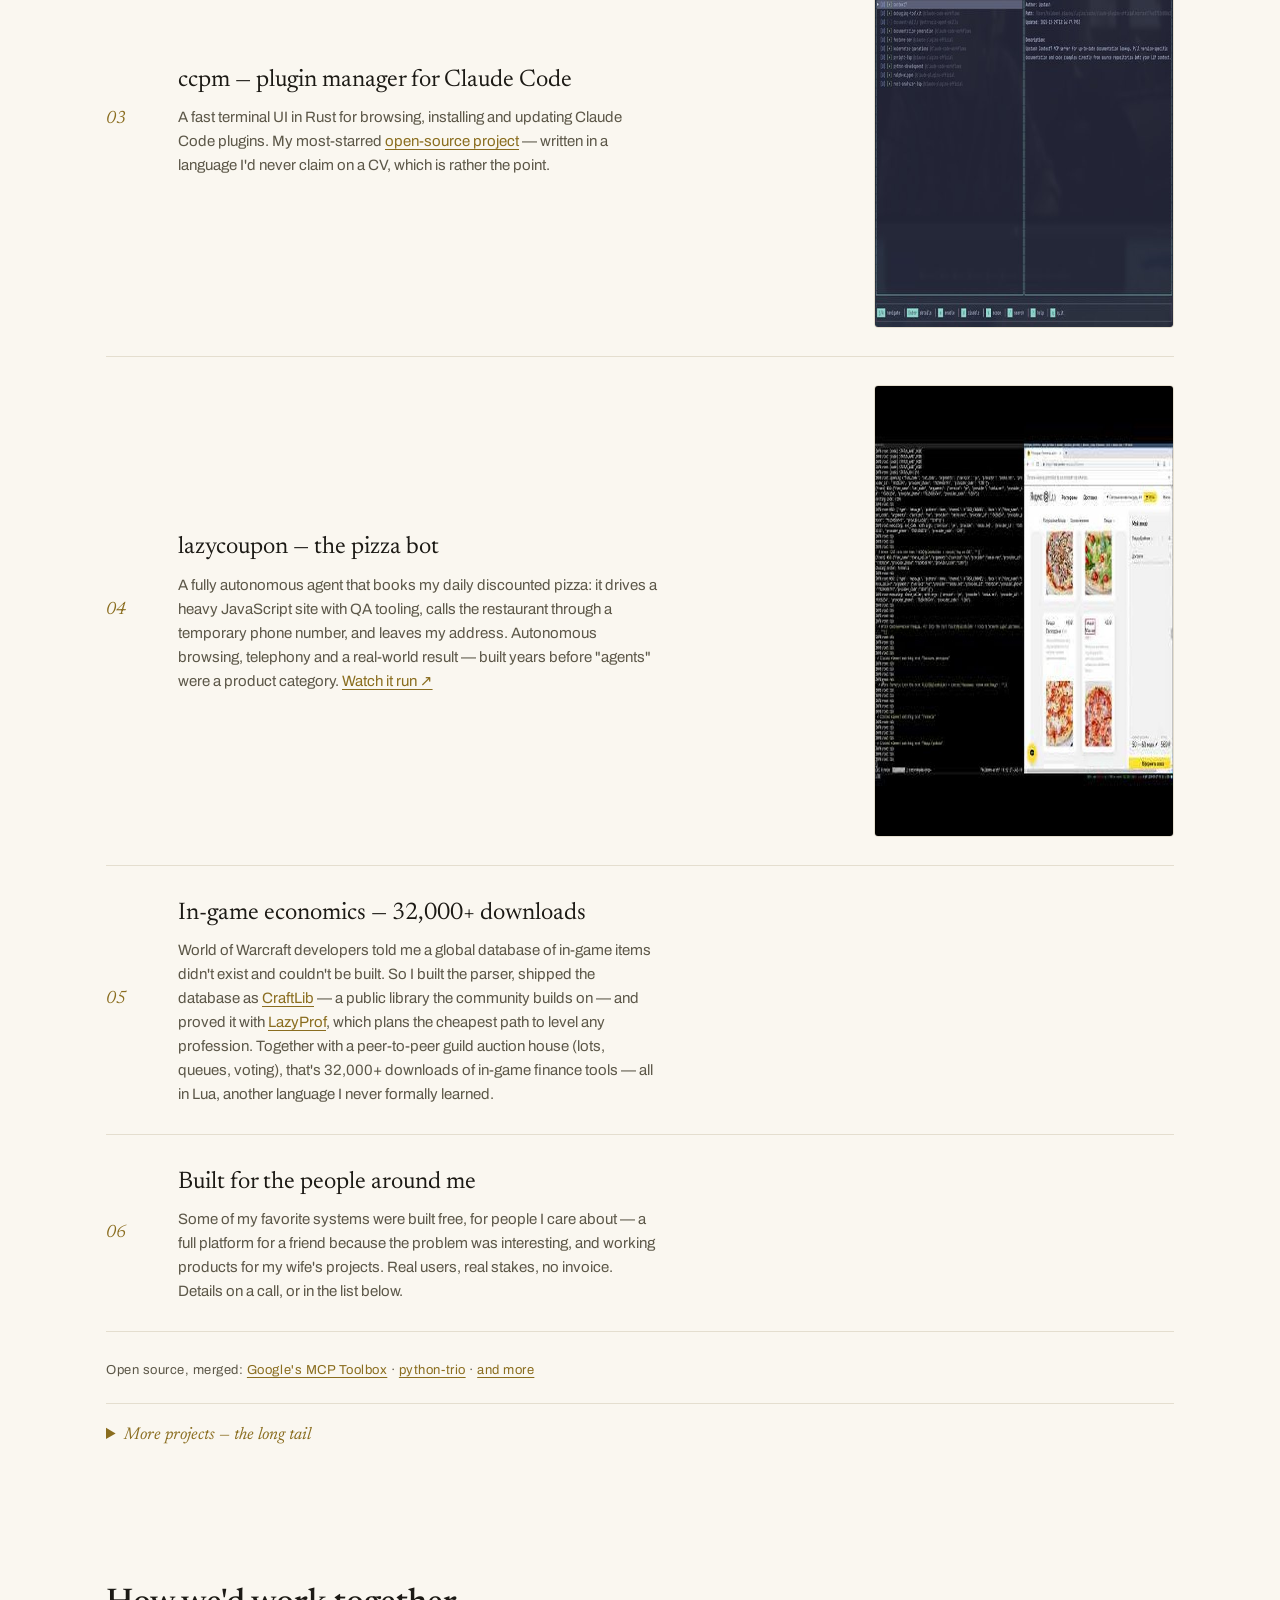
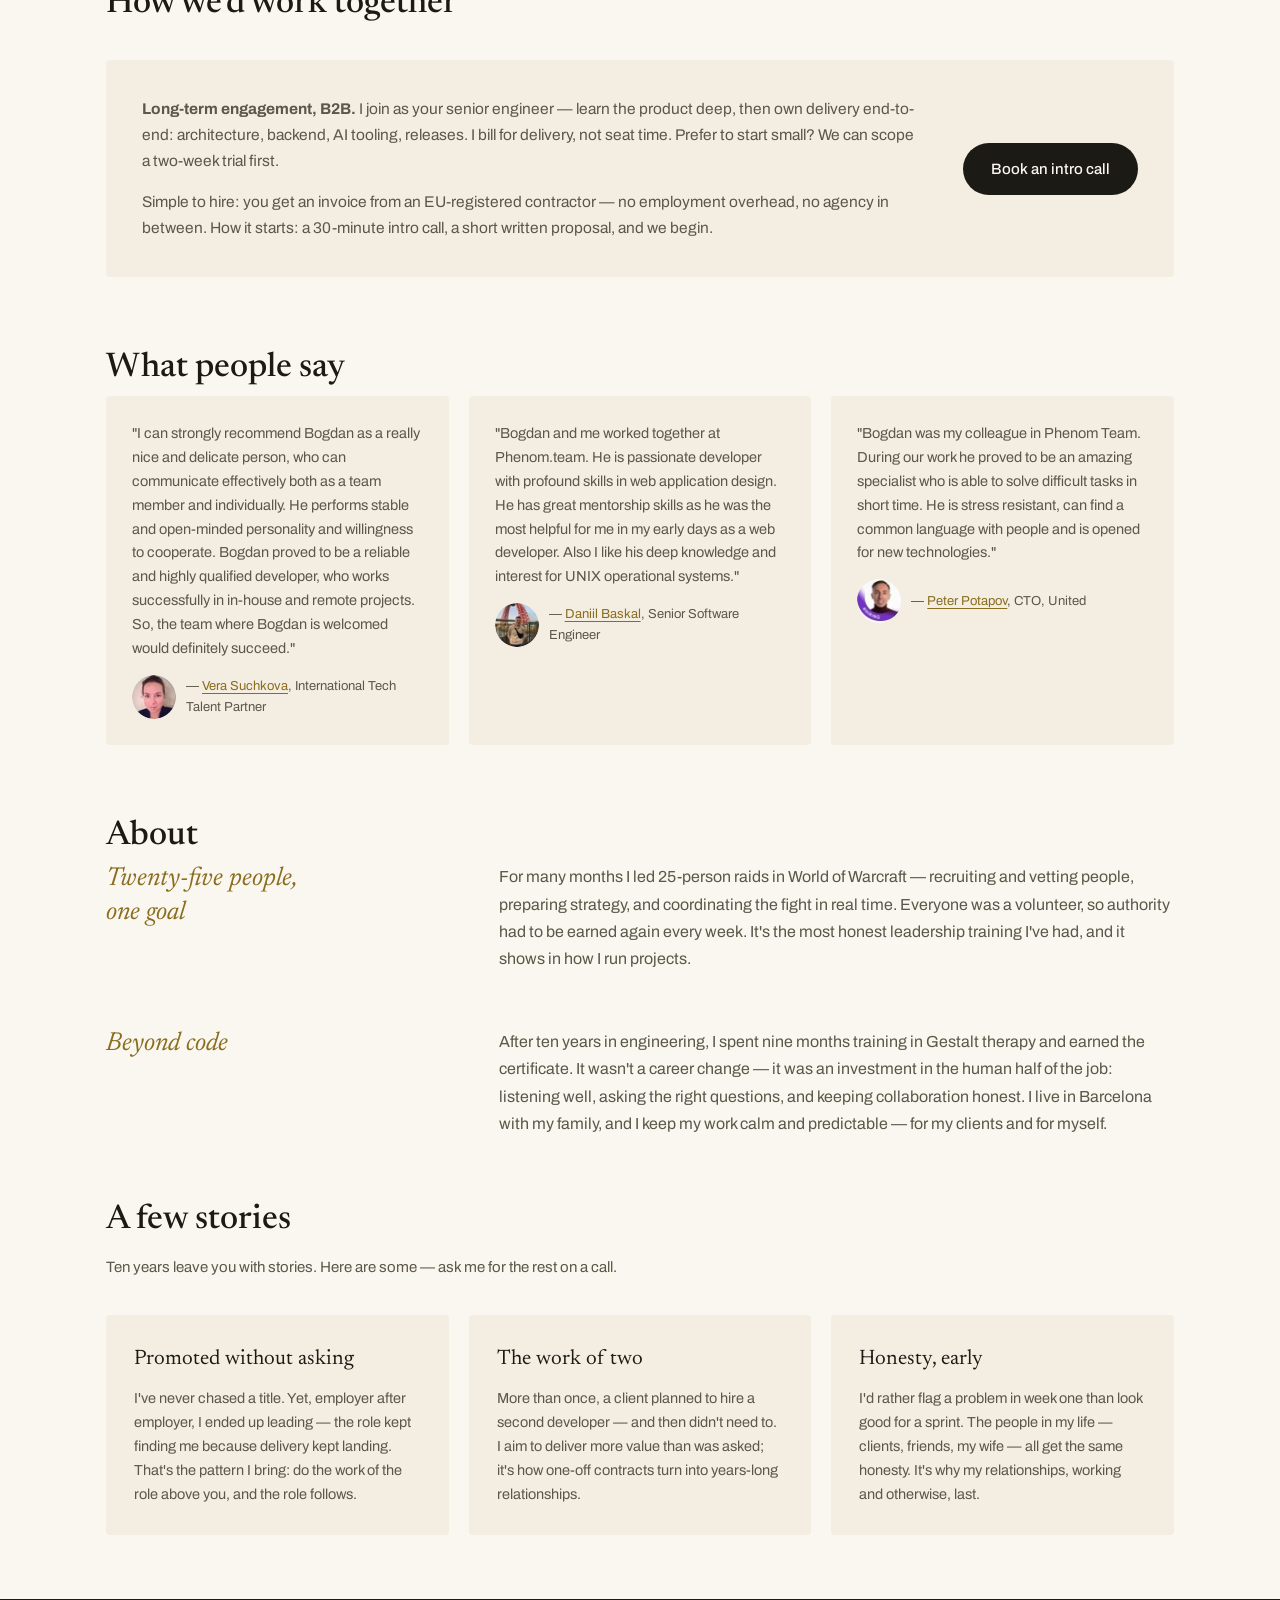
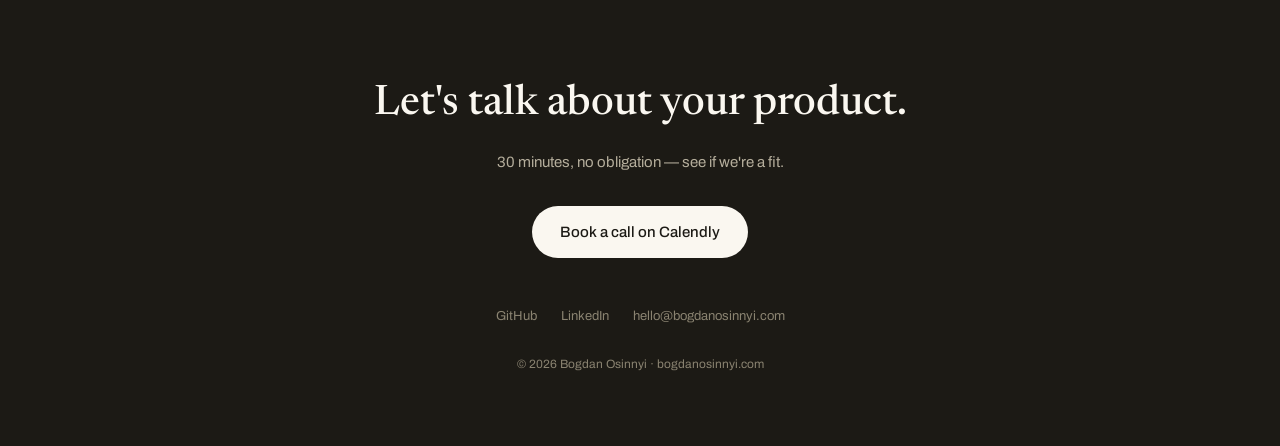
==== commit 629f247b: "fix: cache-header collision, local thumbnails, a11y contrast + headings, call.html fallback and OG C" ====
--- a/index.html
+++ b/index.html
@@ -23,12 +23,14 @@
   --serif:"Newsreader",Georgia,serif; --sans:"Archivo",system-ui,sans-serif; --mono:"IBM Plex Mono",monospace;
 }
 *{box-sizing:border-box}
-html{scroll-behavior:smooth}
+@media (prefers-reduced-motion: no-preference){
+  html{scroll-behavior:smooth}
+}
 body{margin:0;background:var(--bg);color:var(--ink);font-family:var(--sans);font-size:16px;line-height:1.6}
 a{color:var(--accent);text-decoration:underline;text-underline-offset:3px}
 a:hover{color:var(--ink)}
 img{max-width:100%;display:block}
-section{scroll-margin-top:88px}
+section, footer, header{scroll-margin-top:88px}
 .wrap{max-width:1180px;margin:0 auto;padding:0 56px}
 .btn{display:inline-flex;align-items:center;justify-content:center;min-height:48px;padding:14px 28px;border-radius:999px;font-size:15px;font-weight:500;text-decoration:none;transition:transform .15s ease,opacity .15s ease}
 .btn:hover{transform:translateY(-1px);opacity:.9}
@@ -44,7 +46,7 @@
 .nav-links{display:flex;gap:28px;align-items:center;font-size:14px}
 .nav-links a{color:var(--muted);text-decoration:none}
 .nav-links a:hover{color:var(--ink)}
-.nav .btn{min-height:40px;padding:9px 20px;font-size:13px}
+.nav .btn{min-height:44px;padding:9px 20px;font-size:13px}
 /* Hero */
 .hero{display:flex;gap:56px;padding:72px 0 56px;align-items:center}
 .hero-text{flex:1.4}
@@ -74,7 +76,6 @@
 .project-body p{font-size:15px;line-height:1.6;color:var(--muted);max-width:480px;margin:0}
 .project-media{width:300px;flex:none;border-radius:4px;border:1px solid var(--line);overflow:hidden}
 .project-media img{width:100%}
-.placeholder{height:120px;background:repeating-linear-gradient(45deg,#F1ECDF,#F1ECDF 10px,var(--bg) 10px,var(--bg) 20px);display:flex;align-items:center;justify-content:center;font-family:var(--mono);font-size:11px;color:var(--faint)}
 .proof-strip{margin-top:28px;font-size:13px;color:var(--muted);letter-spacing:.04em}
 .proof-strip a{color:var(--accent)}
 .more-projects{margin-top:22px;border-top:1px solid var(--line);padding-top:18px}
@@ -82,7 +83,7 @@
 .more-projects summary:hover{color:var(--ink)}
 .mini-grid{display:grid;grid-template-columns:repeat(auto-fit,minmax(240px,1fr));gap:14px;margin-top:18px}
 .mini-card{background:var(--card);border-radius:4px;padding:16px}
-.mini-card .tag{font-family:var(--mono);font-size:10.5px;color:var(--faint);letter-spacing:.05em;text-transform:uppercase}
+.mini-card .tag{font-family:var(--mono);font-size:10.5px;color:var(--muted);letter-spacing:.05em;text-transform:uppercase}
 .mini-card h4{font-family:var(--serif);font-size:16.5px;font-weight:400;margin:6px 0 4px}
 .mini-card p{font-size:13px;line-height:1.55;color:var(--muted);margin:0}
 /* Two-column prose rows */
@@ -97,7 +98,7 @@
 /* Testimonials */
 .testi-grid{display:grid;grid-template-columns:repeat(auto-fit,minmax(280px,1fr));gap:20px}
 .testi{background:var(--card);border-radius:4px;padding:26px;font-size:14.5px;line-height:1.65;color:var(--muted)}
-.testi .who{margin-top:14px;font-size:13px;color:var(--faint);display:flex;align-items:center;gap:10px}
+.testi .who{margin-top:14px;font-size:13px;color:var(--muted);display:flex;align-items:center;gap:10px}
 .testi .who img{width:44px;height:44px;border-radius:50%;flex:none}
 .testi .who a{color:var(--accent)}
 /* Stories */
@@ -137,8 +138,8 @@
     <div class="nav-links">
       <a href="#work">Work</a>
       <a href="#way">How I work</a>
+      <a href="#about">About</a>
       <a href="#stories">Stories</a>
-      <a href="#about">About</a>
       <a href="#contact">Contact</a>
       <a class="btn btn-dark" href="https://calendly.com/bogdanosinnyi" target="_blank" rel="noopener">Book a call</a>
     </div>
@@ -157,7 +158,7 @@
       </div>
     </div>
     <div class="hero-photo">
-      <img src="/assets/portrait.jpg" alt="Bogdan Osinnyi" width="420" height="483">
+      <img src="/assets/portrait.jpg" alt="Bogdan Osinnyi" width="420" height="483" fetchpriority="high">
     </div>
   </div>
   <div class="stats">
@@ -171,7 +172,7 @@
 <main>
 <section class="wrap section-pad" id="work">
   <div class="h2row"><h2>Problems I automated away</h2><a href="https://github.com/kaldown" target="_blank" rel="noopener" style="font-size:13px">more on GitHub →</a></div>
-  <p class="section-intro">Most of my work starts the same way: a human problem, automated for good. Some of it ships to production for clients; some of it ships to 32,000 strangers for free.</p>
+  <p class="section-intro">Most of my work starts the same way: a human problem, automated for good. Some of it ships to production for clients; some of it ships free to strangers — 32,000+ downloads and counting.</p>
 
   <!-- To add a project: copy any <article class="project"> block below, edit the
        text, and place it where you want it — numbering is automatic (CSS counter).
@@ -200,7 +201,7 @@
       <p>A fast terminal UI in Rust for browsing, installing and updating Claude Code plugins. My most-starred <a href="https://github.com/kaldown/ccpm" target="_blank" rel="noopener">open-source project</a> — written in a language I'd never claim on a CV, which is rather the point.</p>
     </div>
     <a class="project-media" href="https://github.com/kaldown/ccpm" target="_blank" rel="noopener" aria-label="ccpm on GitHub">
-      <img src="https://raw.githubusercontent.com/kaldown/ccpm/main/docs/images/ccpm_thumbnail.png" alt="ccpm terminal UI" loading="lazy" style="background:#111">
+      <img src="/assets/ccpm-thumb.jpg" alt="ccpm terminal UI" width="600" height="415" loading="lazy" style="background:#111">
     </a>
   </article>
 
@@ -211,7 +212,7 @@
       <p>A fully autonomous agent that books my daily discounted pizza: it drives a heavy JavaScript site with QA tooling, calls the restaurant through a temporary phone number, and leaves my address. Autonomous browsing, telephony and a real-world result — built years before "agents" were a product category. <a href="https://youtu.be/8_-wekj8vBs" target="_blank" rel="noopener">Watch it run ↗</a></p>
     </div>
     <a class="project-media" href="https://youtu.be/8_-wekj8vBs" target="_blank" rel="noopener" aria-label="lazycoupon demo video on YouTube">
-      <img src="https://img.youtube.com/vi/8_-wekj8vBs/hqdefault.jpg" alt="lazycoupon demo video" loading="lazy">
+      <img src="/assets/lazycoupon-thumb.jpg" alt="lazycoupon demo video" width="600" height="450" loading="lazy">
     </a>
   </article>
 
@@ -221,7 +222,7 @@
       <h3><a href="https://www.curseforge.com/wow/addons/lazyprof" target="_blank" rel="noopener" style="color:inherit;text-decoration:none">In-game economics — 32,000+ downloads</a></h3>
       <p>World of Warcraft developers told me a global database of in-game items didn't exist and couldn't be built. So I built the parser, shipped the database as <a href="https://github.com/kaldown/CraftLib" target="_blank" rel="noopener">CraftLib</a> — a public library the community builds on — and proved it with <a href="https://github.com/kaldown/LazyProf" target="_blank" rel="noopener">LazyProf</a>, which plans the cheapest path to level any profession. Together with a peer-to-peer guild auction house (lots, queues, voting), that's 32,000+ downloads of in-game finance tools — all in Lua, another language I never formally learned.</p>
     </div>
-    <!-- media: add assets/lazyprof.png when Bogdan provides it (see launch checklist) -->
+    <!-- optional: add a screenshot here as assets/lazyprof.png, same pattern as the media blocks above -->
   </article>
 
   <article class="project">
@@ -267,13 +268,14 @@
   <!-- To add a testimonial: copy a .testi div. Quotes must be real and verifiable —
        link the name to the LinkedIn recommendation. The grid stretches automatically. -->
   <div class="testi-grid">
-    <div class="testi">"I can strongly recommend Bogdan as a really nice and delicate person, who can communicate effectively both as a team member and individually. He performs stable and open-minded personality and willingness to cooperate. Bogdan proved to be a reliable and highly qualified developer, who works successfully in in-house and remote projects. So, the team where Bogdan is welcomed would definitely succeed."<div class="who"><img src="/assets/testimonial-vera.jpg" alt="" width="44" height="44" loading="lazy"><span>— <a href="https://www.linkedin.com/in/bogdanosinnyi/details/recommendations/" target="_blank" rel="noopener">Vera Suchkova</a>, International Tech Talent Partner</span></div></div>
-    <div class="testi">"Bogdan and me worked together at Phenom.team. He is passionate developer with profound skills in web application design. He has great mentorship skills as he was the most helpful for me in my early days as a web developer. Also I like his deep knowledge and interest for UNIX operational systems."<div class="who"><img src="/assets/testimonial-daniil.jpg" alt="" width="44" height="44" loading="lazy"><span>— <a href="https://www.linkedin.com/in/bogdanosinnyi/details/recommendations/" target="_blank" rel="noopener">Daniil Baskal</a>, Senior Software Engineer</span></div></div>
-    <div class="testi">"Bogdan was my colleague in Phenom Team. During our work he proved to be an amazing specialist who is able to solve difficult tasks in short time. He is stress resistant, can find a common language with people and is opened for new technologies."<div class="who"><img src="/assets/testimonial-peter.jpg" alt="" width="44" height="44" loading="lazy"><span>— <a href="https://www.linkedin.com/in/bogdanosinnyi/details/recommendations/" target="_blank" rel="noopener">Peter Potapov</a>, CTO, United</span></div></div>
+    <div class="testi">"I can strongly recommend Bogdan as a really nice and delicate person, who can communicate effectively both as a team member and individually. He performs stable and open-minded personality and willingness to cooperate. Bogdan proved to be a reliable and highly qualified developer, who works successfully in in-house and remote projects. So, the team where Bogdan is welcomed would definitely succeed."<div class="who"><img src="/assets/testimonial-vera.jpg" alt="" width="44" height="44" loading="lazy"><span>— <a href="https://www.linkedin.com/in/bogdanosinnyi/details/recommendations/" target="_blank" rel="noopener" aria-label="Vera Suchkova's recommendation on LinkedIn">Vera Suchkova</a>, International Tech Talent Partner</span></div></div>
+    <div class="testi">"Bogdan and me worked together at Phenom.team. He is passionate developer with profound skills in web application design. He has great mentorship skills as he was the most helpful for me in my early days as a web developer. Also I like his deep knowledge and interest for UNIX operational systems."<div class="who"><img src="/assets/testimonial-daniil.jpg" alt="" width="44" height="44" loading="lazy"><span>— <a href="https://www.linkedin.com/in/bogdanosinnyi/details/recommendations/" target="_blank" rel="noopener" aria-label="Daniil Baskal's recommendation on LinkedIn">Daniil Baskal</a>, Senior Software Engineer</span></div></div>
+    <div class="testi">"Bogdan was my colleague in Phenom Team. During our work he proved to be an amazing specialist who is able to solve difficult tasks in short time. He is stress resistant, can find a common language with people and is opened for new technologies."<div class="who"><img src="/assets/testimonial-peter.jpg" alt="" width="44" height="44" loading="lazy"><span>— <a href="https://www.linkedin.com/in/bogdanosinnyi/details/recommendations/" target="_blank" rel="noopener" aria-label="Peter Potapov's recommendation on LinkedIn">Peter Potapov</a>, CTO, United</span></div></div>
   </div>
 </section>
 
 <section class="wrap" id="about">
+  <h2>About</h2>
   <div class="prose-row">
     <div class="prose-label">Twenty-five people,<br>one goal</div>
     <p>For many months I led 25-person raids in World of Warcraft — recruiting and vetting people, preparing strategy, and coordinating the fight in real time. Everyone was a volunteer, so authority had to be earned again every week. It's the most honest leadership training I've had, and it shows in how I run projects.</p>
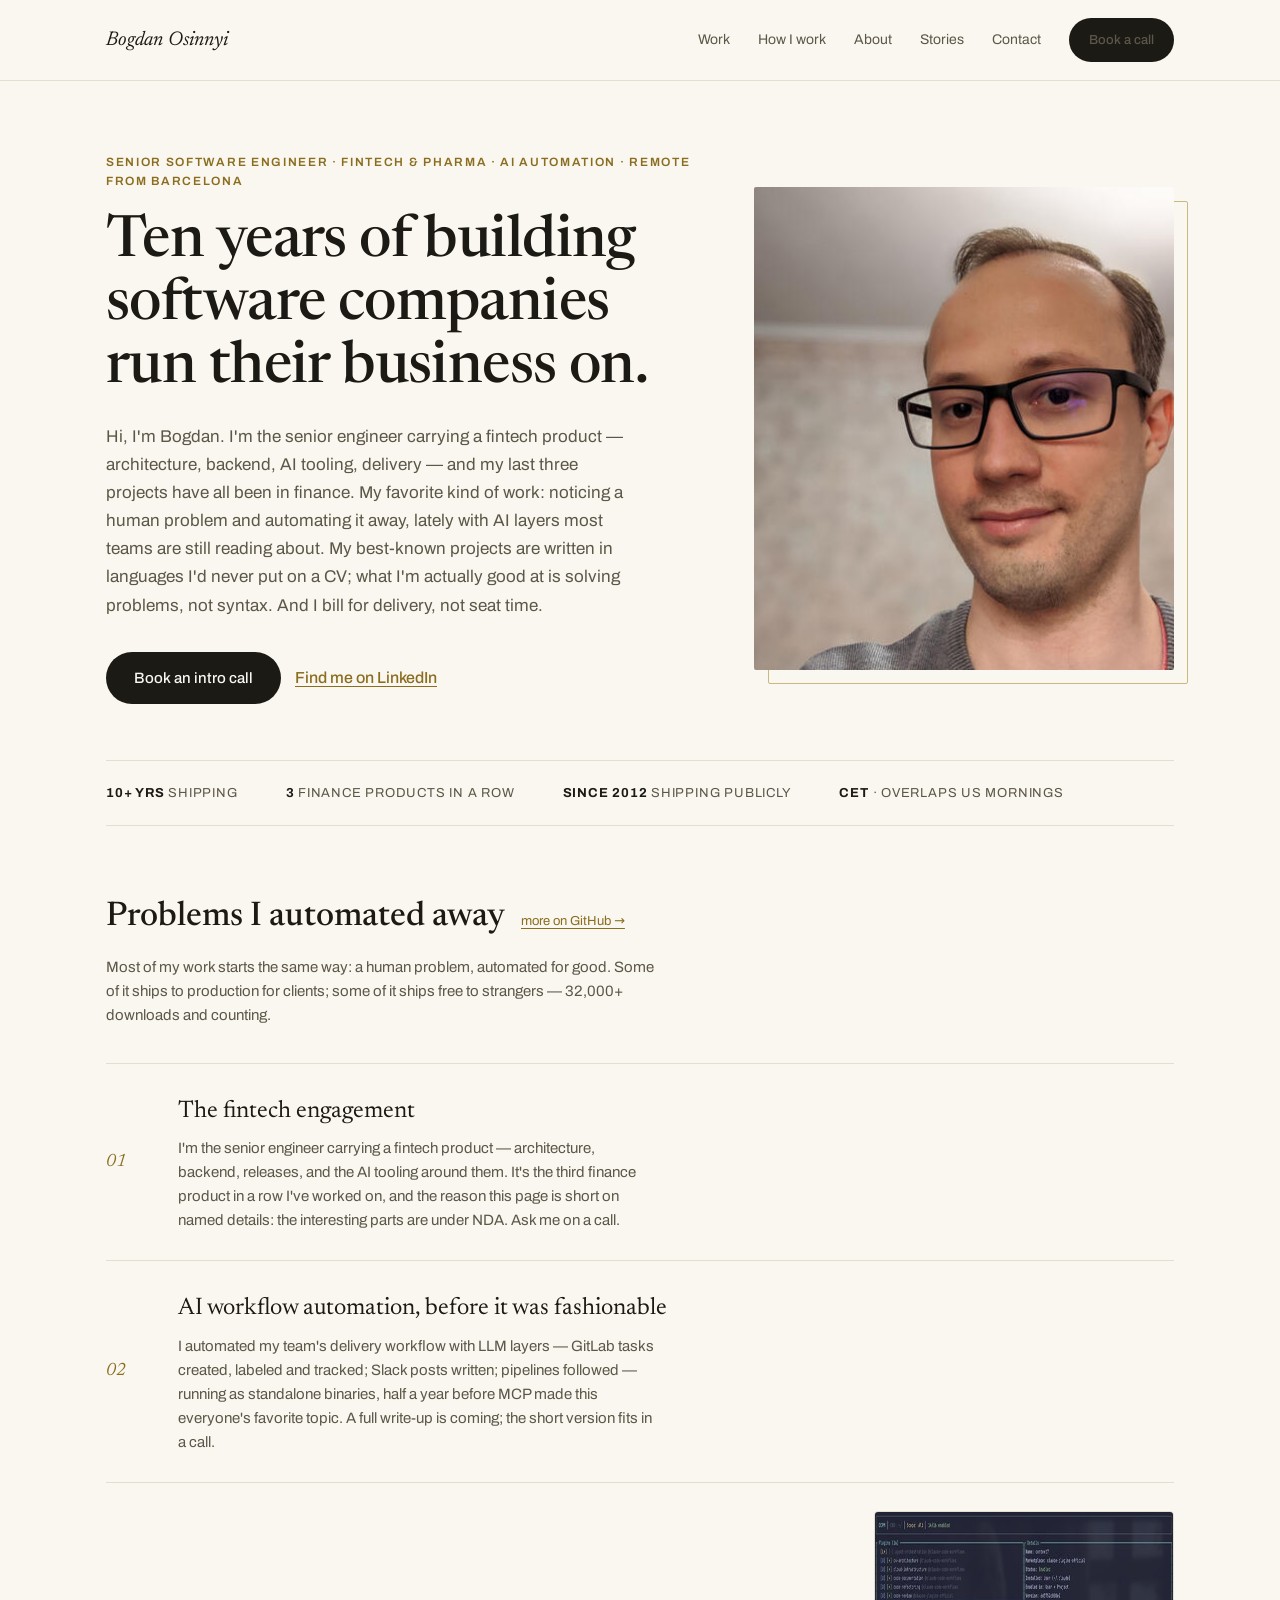
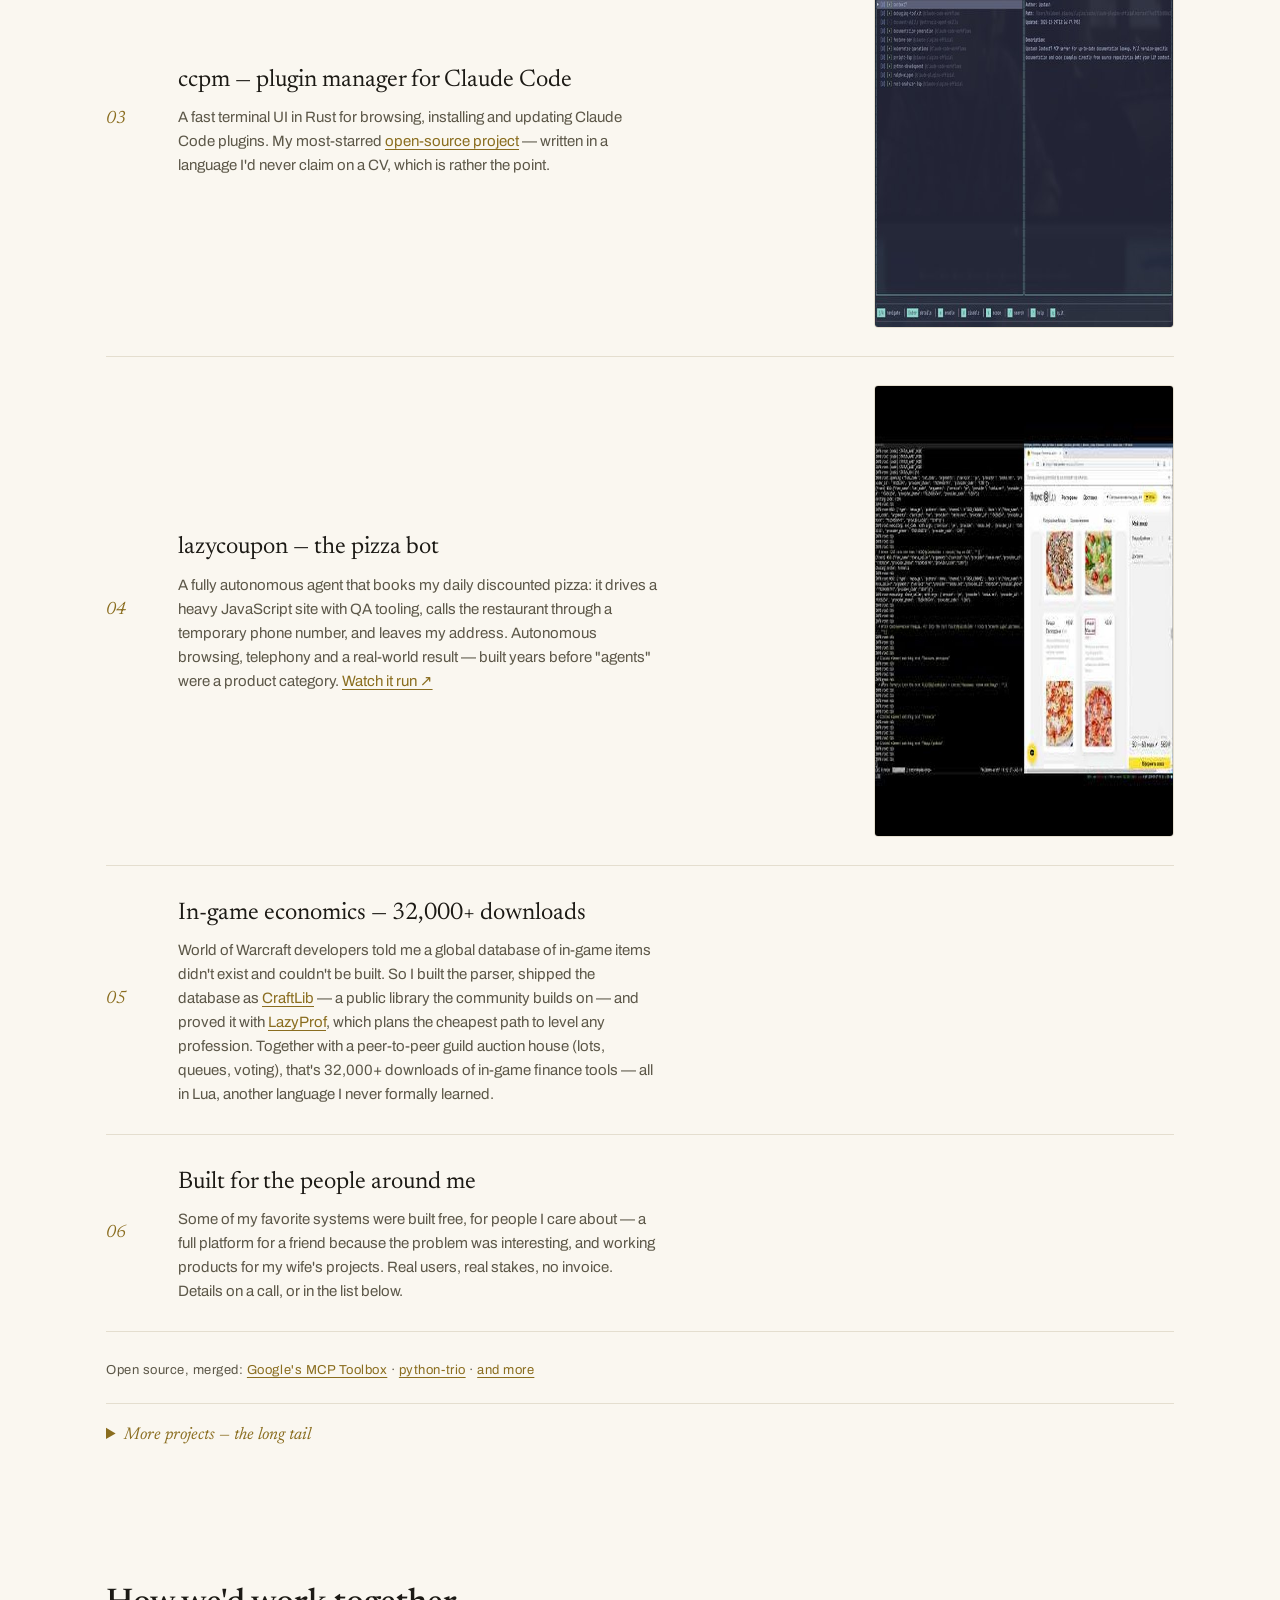
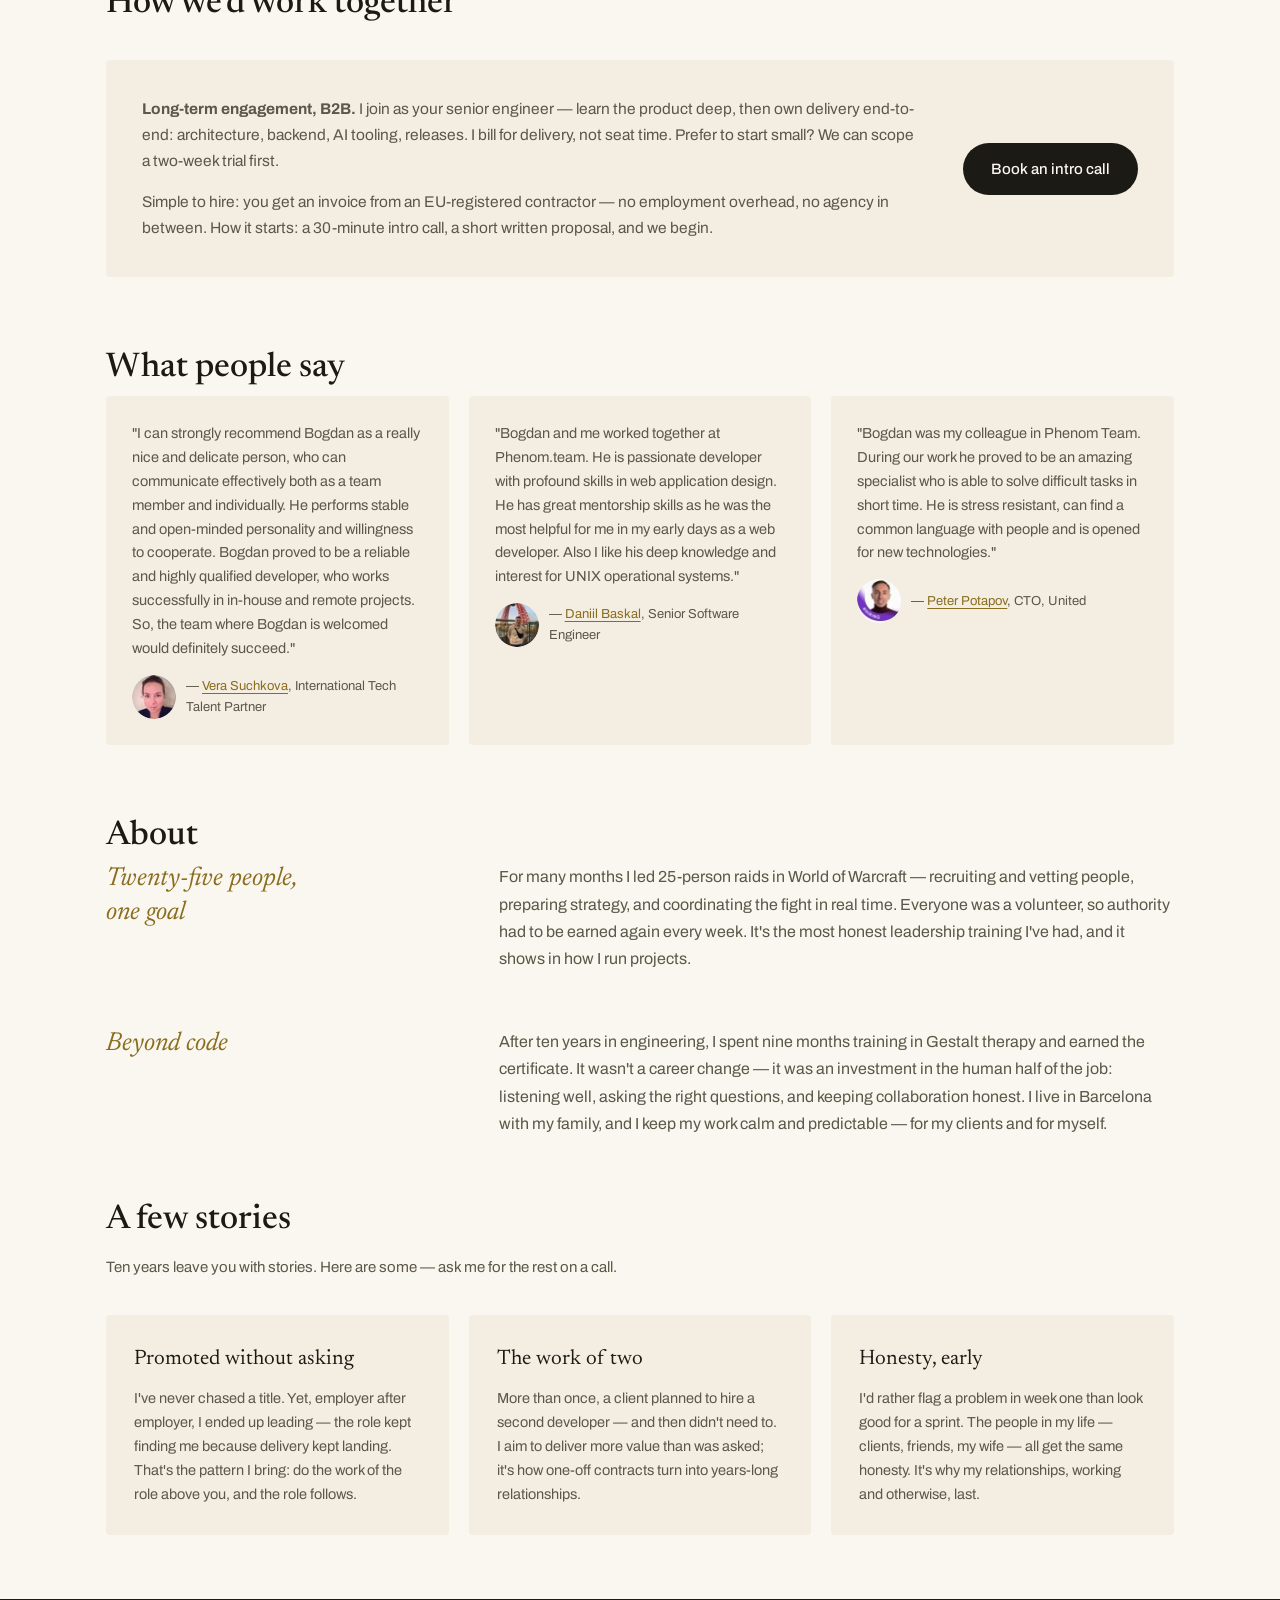
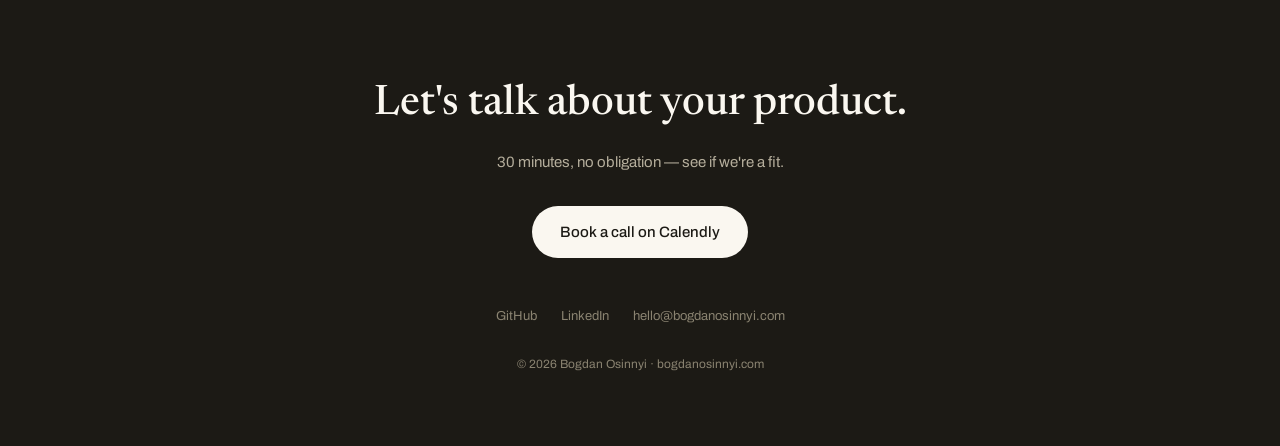
==== commit e29bf8a5: "copy: widen positioning to fintech + pharma, fix call.html headcount claim in H1" ====
--- a/index.html
+++ b/index.html
@@ -3,13 +3,13 @@
 <head>
 <meta charset="utf-8">
 <meta name="viewport" content="width=device-width, initial-scale=1">
-<title>Bogdan Osinnyi — Senior Software Engineer · Fintech · AI Automation</title>
-<meta name="description" content="Senior software engineer for fintech — Python, AI automation, full technical ownership. Ten years of remote contracting from Barcelona for companies worldwide.">
+<title>Bogdan Osinnyi — Senior Software Engineer · Fintech · Pharma · AI Automation</title>
+<meta name="description" content="Senior software engineer for regulated industries — finance and pharma. Python, AI automation, full technical ownership. Ten years, remote from Barcelona.">
 <link rel="canonical" href="https://bogdanosinnyi.com/">
 <meta property="og:type" content="website">
 <meta property="og:url" content="https://bogdanosinnyi.com/">
-<meta property="og:title" content="Bogdan Osinnyi — Senior Software Engineer · Fintech · AI Automation">
-<meta property="og:description" content="Ten years of building software companies run their business on. Senior engineer — fintech, Python, AI automation.">
+<meta property="og:title" content="Bogdan Osinnyi — Senior Software Engineer · Fintech · Pharma · AI Automation">
+<meta property="og:description" content="Ten years of building software companies run their business on. Senior engineer — fintech, pharma, AI automation.">
 <meta property="og:image" content="https://bogdanosinnyi.com/assets/og.jpg">
 <meta name="twitter:card" content="summary_large_image">
 <link rel="icon" href="data:image/svg+xml,%3Csvg xmlns='http://www.w3.org/2000/svg' viewBox='0 0 64 64'%3E%3Crect width='64' height='64' rx='12' fill='%231C1A15'/%3E%3Ctext x='32' y='44' font-family='Georgia,serif' font-style='italic' font-size='36' fill='%23FAF7F0' text-anchor='middle'%3EB%3C/text%3E%3C/svg%3E">
@@ -149,7 +149,7 @@
 <header class="wrap" id="top">
   <div class="hero">
     <div class="hero-text">
-      <div class="eyebrow">Senior Software Engineer · Fintech · AI Automation · Remote from Barcelona</div>
+      <div class="eyebrow">Senior Software Engineer · Fintech &amp; Pharma · AI Automation · Remote from Barcelona</div>
       <h1>Ten years of building software companies run their business on.</h1>
       <p>Hi, I'm Bogdan. I'm the senior engineer carrying a fintech product — architecture, backend, AI tooling, delivery — and my last three projects have all been in finance. My favorite kind of work: noticing a human problem and automating it away, lately with AI layers most teams are still reading about. My best-known projects are written in languages I'd never put on a CV; what I'm actually good at is solving problems, not syntax. And I bill for delivery, not seat time.</p>
       <div class="hero-cta">
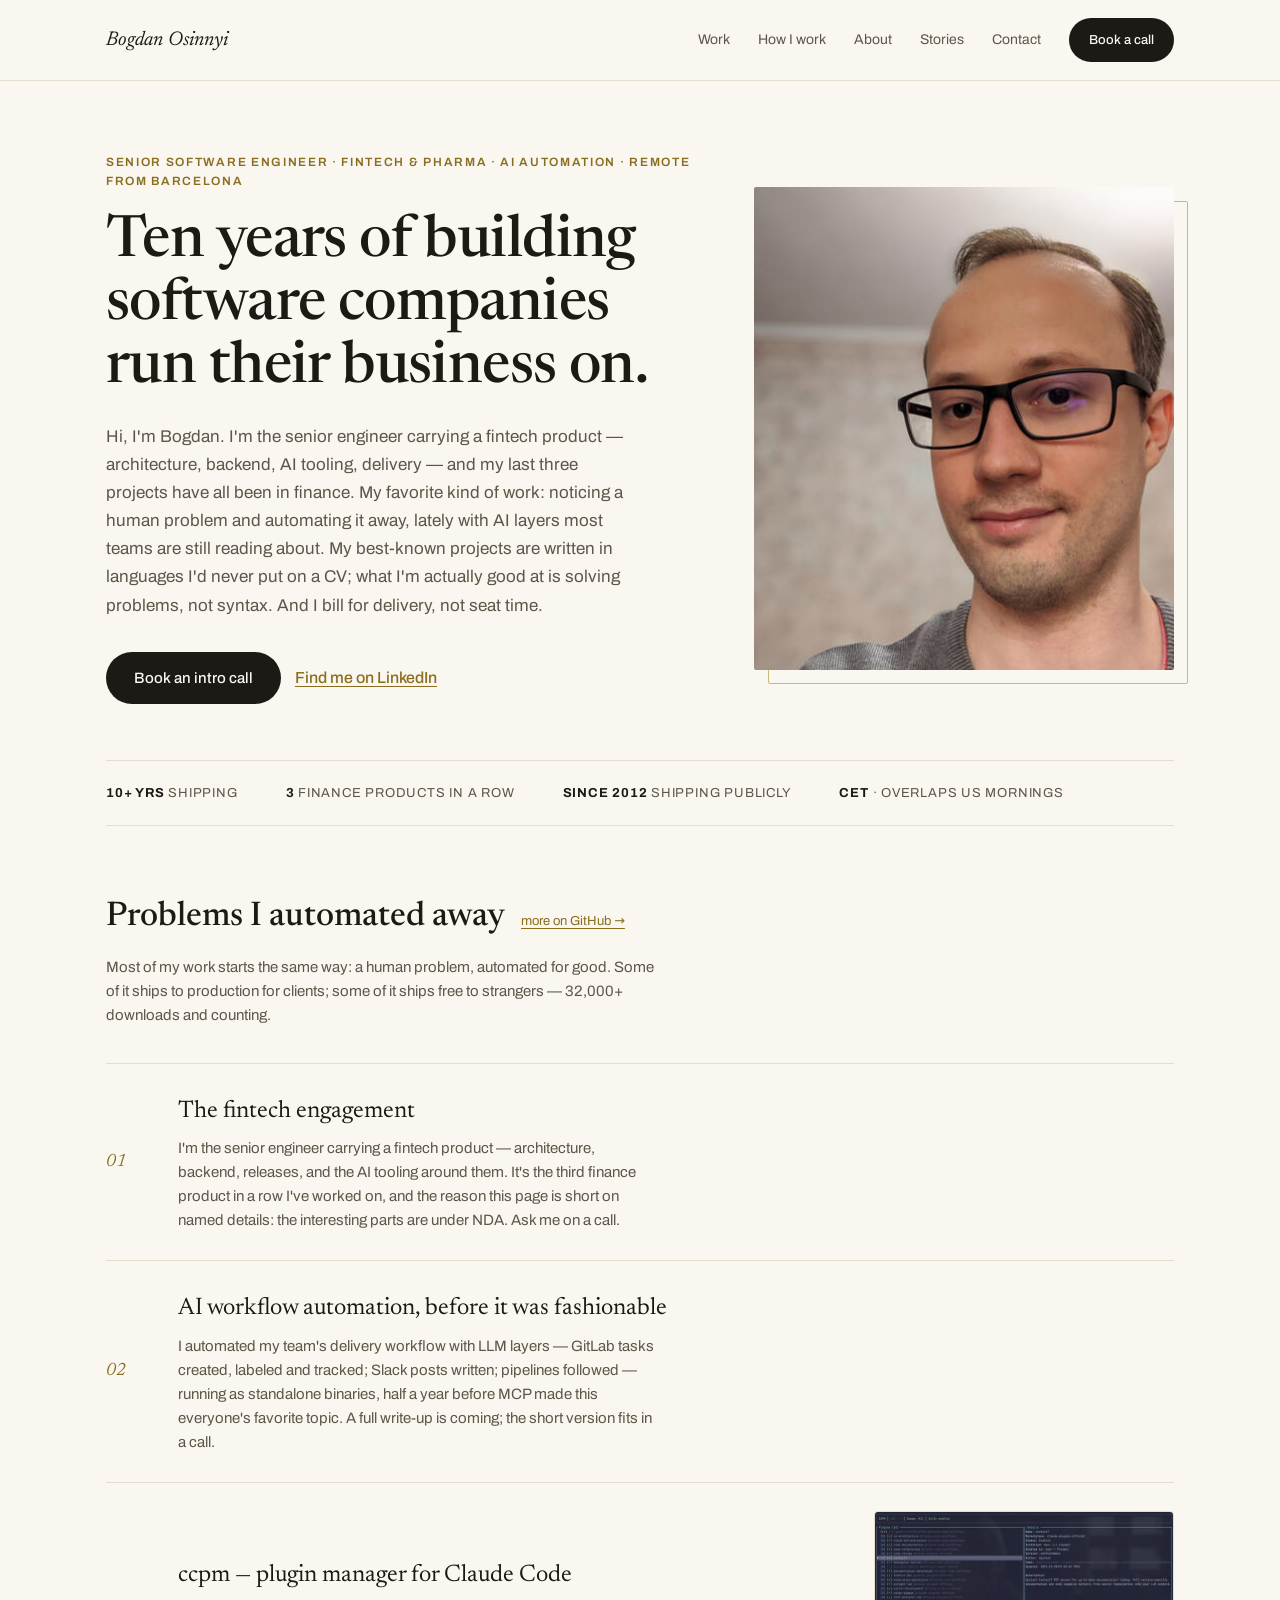
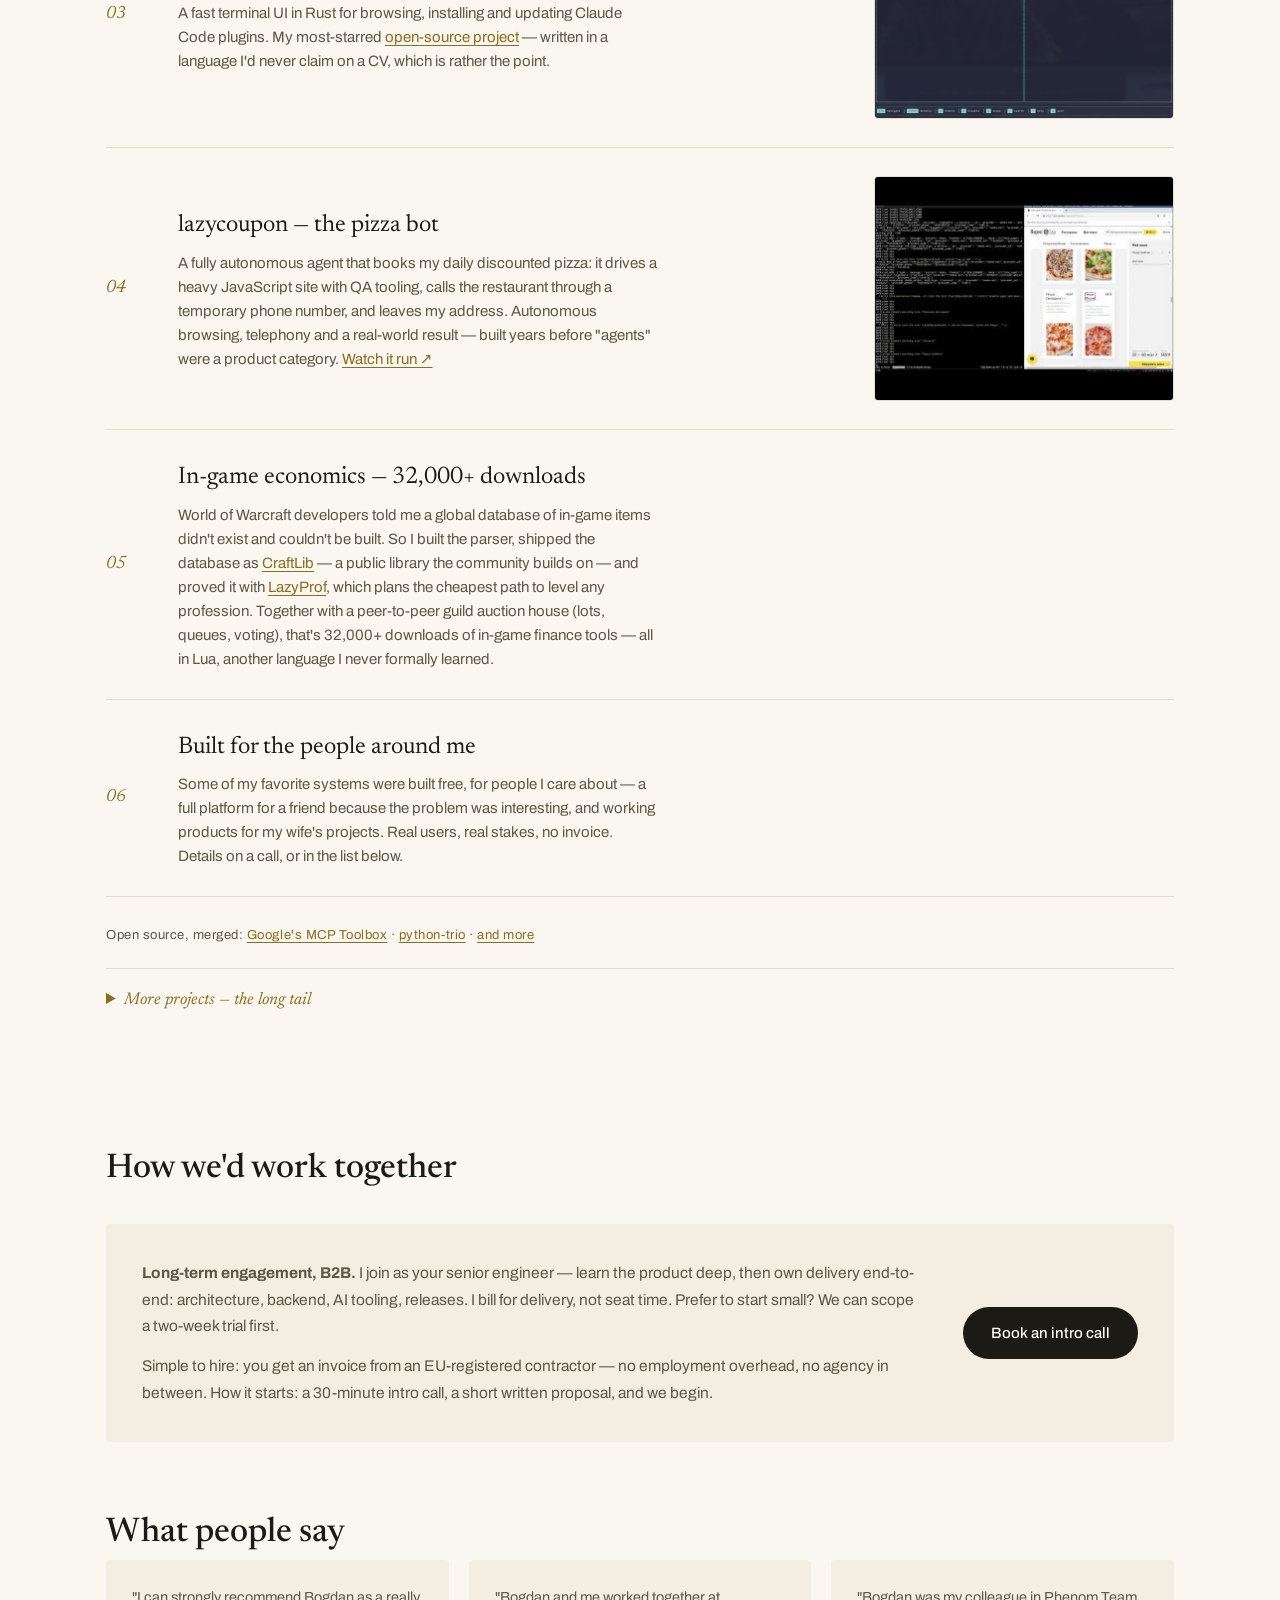
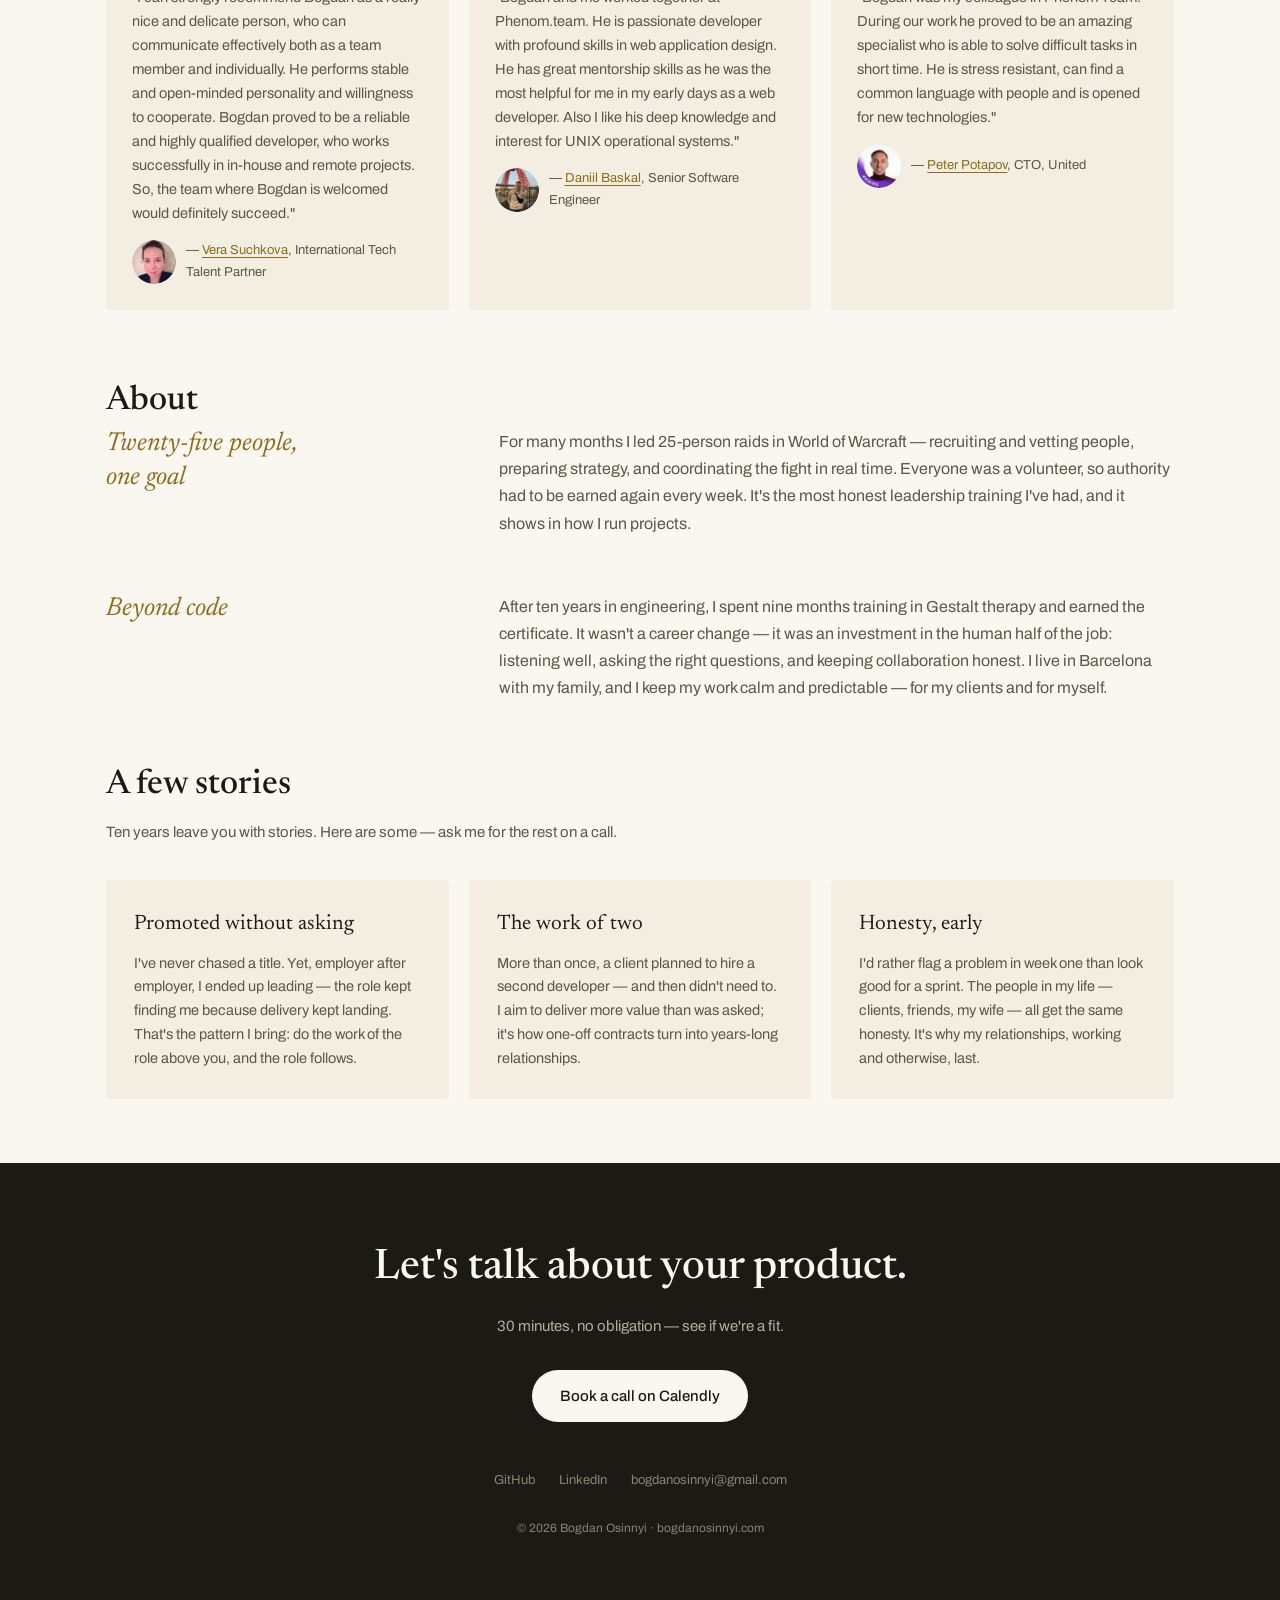
==== commit e4d6cd41: "fix: stretched project thumbnails (height:auto), invisible nav CTA, email to gmail - .project-media " ====
--- a/index.html
+++ b/index.html
@@ -44,8 +44,8 @@
 .nav-in{display:flex;justify-content:space-between;align-items:center;padding:18px 56px;max-width:1180px;margin:0 auto}
 .nav-name{font-family:var(--serif);font-style:italic;font-size:20px;color:var(--ink);text-decoration:none}
 .nav-links{display:flex;gap:28px;align-items:center;font-size:14px}
-.nav-links a{color:var(--muted);text-decoration:none}
-.nav-links a:hover{color:var(--ink)}
+.nav-links a:not(.btn){color:var(--muted);text-decoration:none}
+.nav-links a:not(.btn):hover{color:var(--ink)}
 .nav .btn{min-height:44px;padding:9px 20px;font-size:13px}
 /* Hero */
 .hero{display:flex;gap:56px;padding:72px 0 56px;align-items:center}
@@ -56,7 +56,7 @@
 .hero-cta{display:flex;gap:14px;align-items:center;flex-wrap:wrap}
 .hero-photo{flex:1;position:relative;max-width:420px}
 .hero-photo::after{content:"";position:absolute;inset:14px -14px -14px 14px;border:1px solid var(--accent-light);border-radius:2px;pointer-events:none}
-.hero-photo img{position:relative;z-index:1;width:100%;aspect-ratio:4/4.6;object-fit:cover;border-radius:2px;background:var(--line)}
+.hero-photo img{position:relative;z-index:1;width:100%;height:auto;aspect-ratio:4/4.6;object-fit:cover;border-radius:2px;background:var(--line)}
 /* Stats */
 .stats{display:flex;gap:48px;padding:22px 0;border-top:1px solid var(--line);border-bottom:1px solid var(--line);font-size:13px;color:var(--muted);letter-spacing:.06em;text-transform:uppercase;flex-wrap:wrap}
 .stats b{color:var(--ink)}
@@ -75,7 +75,7 @@
 h3{font-family:var(--serif);font-size:24px;font-weight:400;margin:0 0 6px}
 .project-body p{font-size:15px;line-height:1.6;color:var(--muted);max-width:480px;margin:0}
 .project-media{width:300px;flex:none;border-radius:4px;border:1px solid var(--line);overflow:hidden}
-.project-media img{width:100%}
+.project-media img{width:100%;height:auto}
 .proof-strip{margin-top:28px;font-size:13px;color:var(--muted);letter-spacing:.04em}
 .proof-strip a{color:var(--accent)}
 .more-projects{margin-top:22px;border-top:1px solid var(--line);padding-top:18px}
@@ -99,7 +99,7 @@
 .testi-grid{display:grid;grid-template-columns:repeat(auto-fit,minmax(280px,1fr));gap:20px}
 .testi{background:var(--card);border-radius:4px;padding:26px;font-size:14.5px;line-height:1.65;color:var(--muted)}
 .testi .who{margin-top:14px;font-size:13px;color:var(--muted);display:flex;align-items:center;gap:10px}
-.testi .who img{width:44px;height:44px;border-radius:50%;flex:none}
+.testi .who img{width:44px;height:44px;border-radius:50%;object-fit:cover;flex:none}
 .testi .who a{color:var(--accent)}
 /* Stories */
 .stories-grid{display:grid;grid-template-columns:repeat(auto-fit,minmax(280px,1fr));gap:20px}
@@ -315,7 +315,7 @@
     <div class="footer-links">
       <a href="https://github.com/kaldown" target="_blank" rel="noopener">GitHub</a>
       <a href="https://www.linkedin.com/in/bogdanosinnyi/" target="_blank" rel="noopener">LinkedIn</a>
-      <a href="mailto:hello@bogdanosinnyi.com">hello@bogdanosinnyi.com</a>
+      <a href="mailto:bogdanosinnyi@gmail.com">bogdanosinnyi@gmail.com</a>
     </div>
     <div class="copyright">© 2026 Bogdan Osinnyi · bogdanosinnyi.com</div>
   </div>
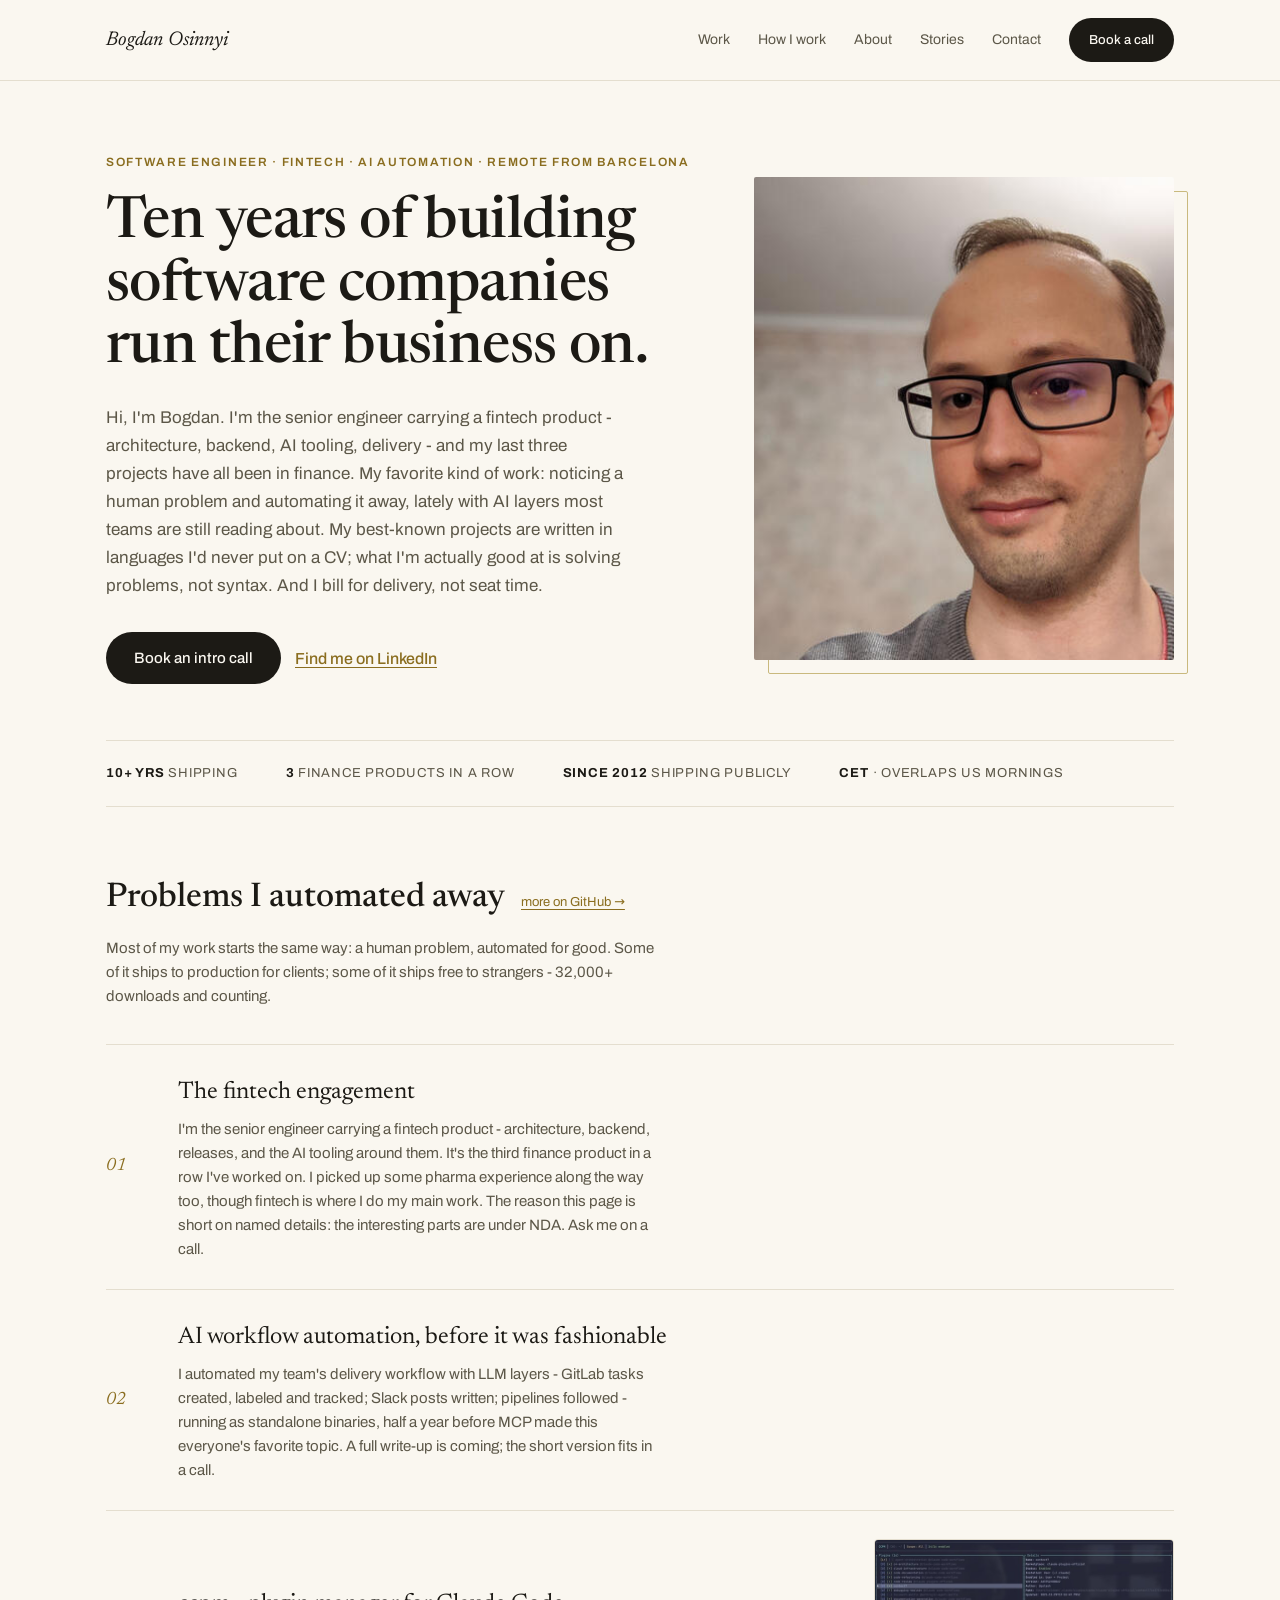
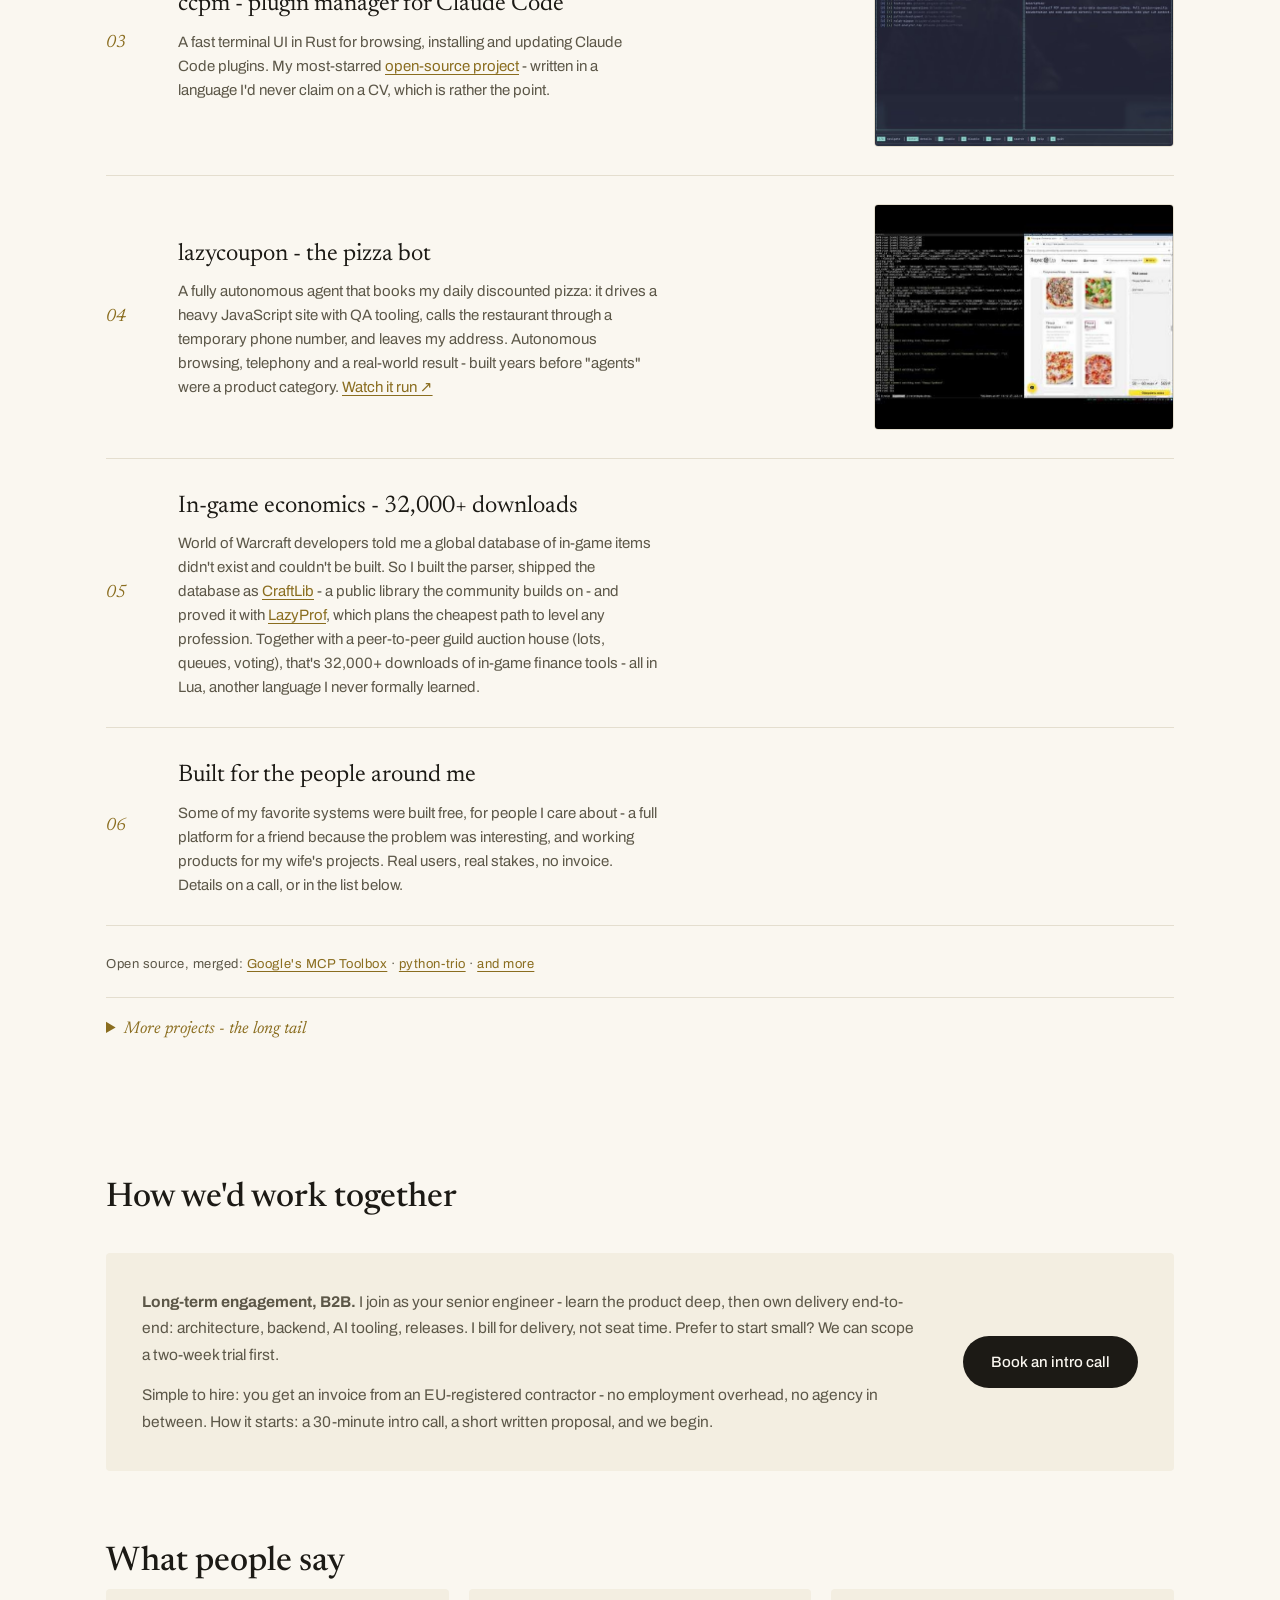
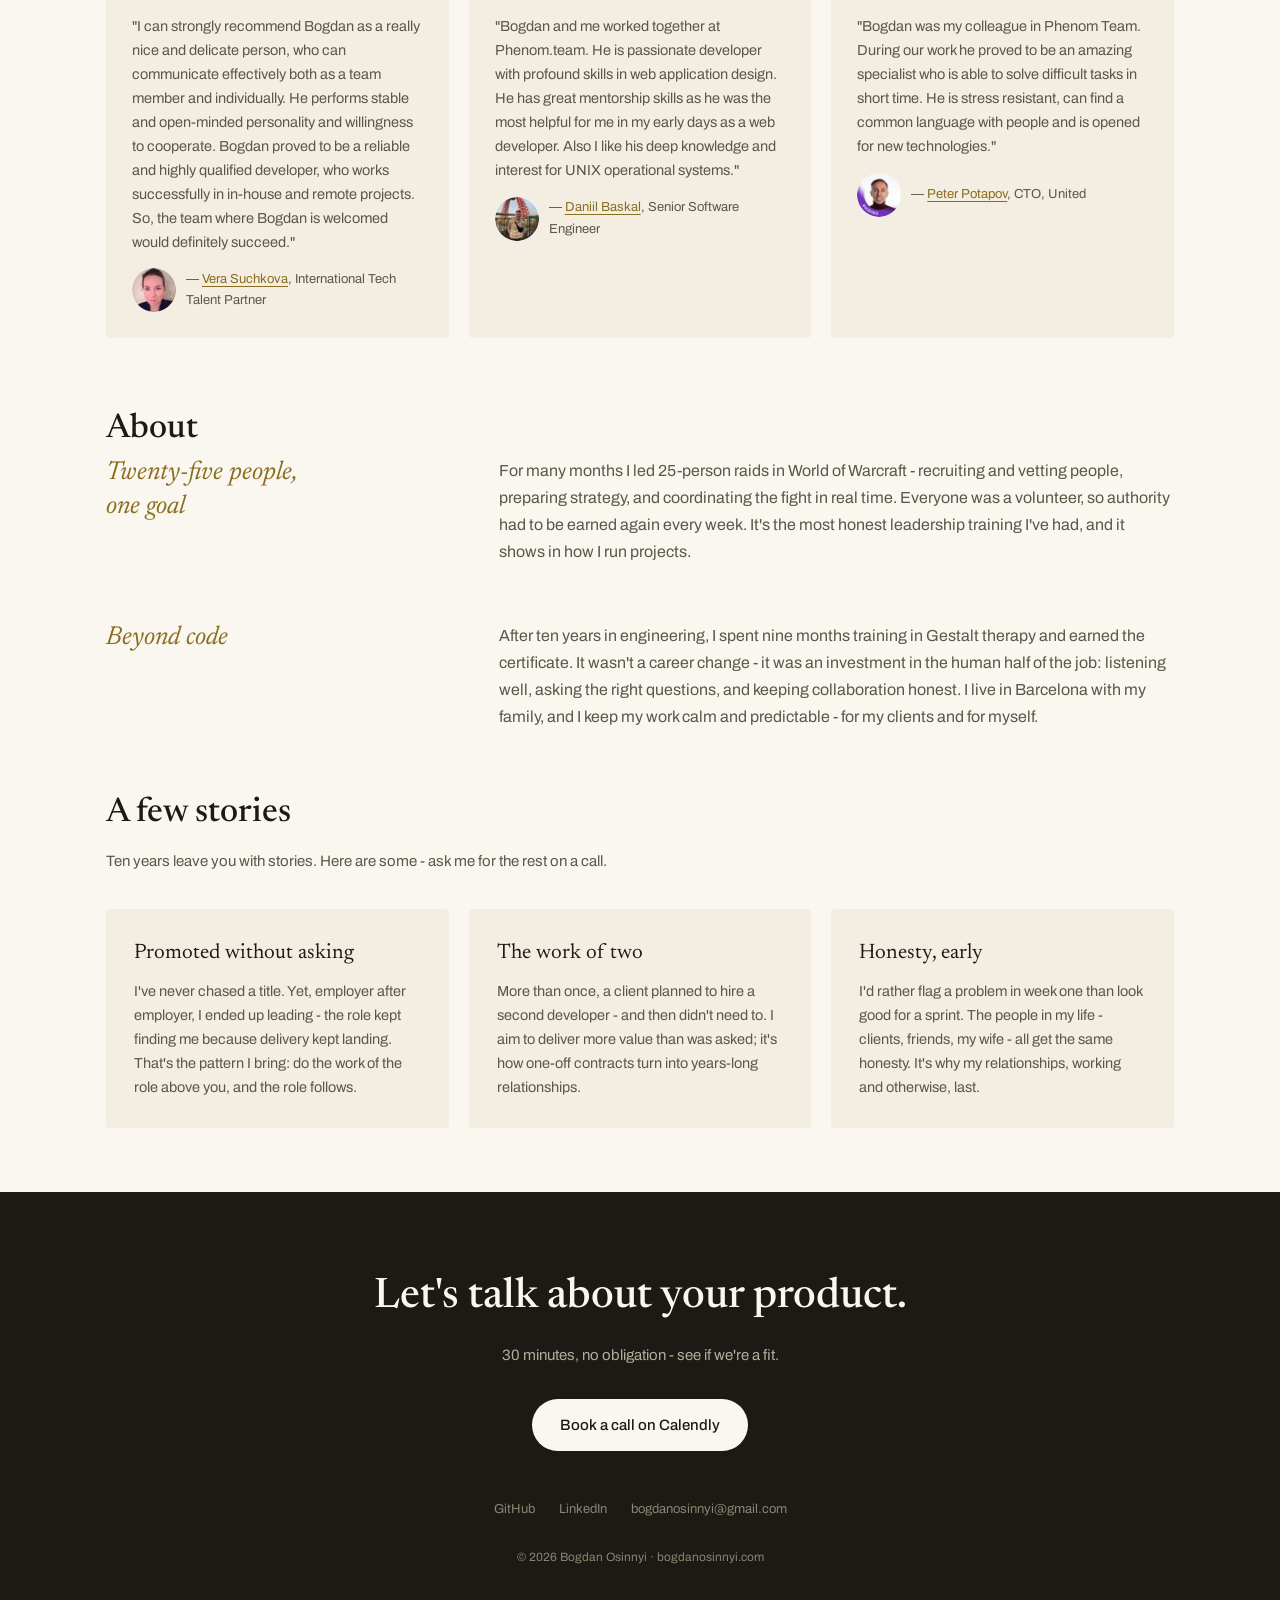
==== commit f9c9ab98: "copy: shorten title to 60 chars, one light pharma line, dash sweep, og:site_name - title/og:title dr" ====
--- a/index.html
+++ b/index.html
@@ -3,14 +3,15 @@
 <head>
 <meta charset="utf-8">
 <meta name="viewport" content="width=device-width, initial-scale=1">
-<title>Bogdan Osinnyi — Senior Software Engineer · Fintech · Pharma · AI Automation</title>
-<meta name="description" content="Senior software engineer for regulated industries — finance and pharma. Python, AI automation, full technical ownership. Ten years, remote from Barcelona.">
+<title>Bogdan Osinnyi - Software Engineer · Fintech · AI Automation</title>
+<meta name="description" content="Software engineer for fintech. Python, AI automation, full technical ownership. Ten years of experience, remote from Barcelona.">
 <link rel="canonical" href="https://bogdanosinnyi.com/">
 <meta property="og:type" content="website">
 <meta property="og:url" content="https://bogdanosinnyi.com/">
-<meta property="og:title" content="Bogdan Osinnyi — Senior Software Engineer · Fintech · Pharma · AI Automation">
-<meta property="og:description" content="Ten years of building software companies run their business on. Senior engineer — fintech, pharma, AI automation.">
+<meta property="og:title" content="Bogdan Osinnyi - Software Engineer · Fintech · AI Automation">
+<meta property="og:description" content="Ten years of building software companies run their business on. Fintech, AI automation, full technical ownership.">
 <meta property="og:image" content="https://bogdanosinnyi.com/assets/og.jpg">
+<meta property="og:site_name" content="Bogdan Osinnyi">
 <meta name="twitter:card" content="summary_large_image">
 <link rel="icon" href="data:image/svg+xml,%3Csvg xmlns='http://www.w3.org/2000/svg' viewBox='0 0 64 64'%3E%3Crect width='64' height='64' rx='12' fill='%231C1A15'/%3E%3Ctext x='32' y='44' font-family='Georgia,serif' font-style='italic' font-size='36' fill='%23FAF7F0' text-anchor='middle'%3EB%3C/text%3E%3C/svg%3E">
 <link rel="stylesheet" href="/assets/fonts/fonts.css">
@@ -149,9 +150,9 @@
 <header class="wrap" id="top">
   <div class="hero">
     <div class="hero-text">
-      <div class="eyebrow">Senior Software Engineer · Fintech &amp; Pharma · AI Automation · Remote from Barcelona</div>
+      <div class="eyebrow">Software Engineer · Fintech · AI Automation · Remote from Barcelona</div>
       <h1>Ten years of building software companies run their business on.</h1>
-      <p>Hi, I'm Bogdan. I'm the senior engineer carrying a fintech product — architecture, backend, AI tooling, delivery — and my last three projects have all been in finance. My favorite kind of work: noticing a human problem and automating it away, lately with AI layers most teams are still reading about. My best-known projects are written in languages I'd never put on a CV; what I'm actually good at is solving problems, not syntax. And I bill for delivery, not seat time.</p>
+      <p>Hi, I'm Bogdan. I'm the senior engineer carrying a fintech product - architecture, backend, AI tooling, delivery - and my last three projects have all been in finance. My favorite kind of work: noticing a human problem and automating it away, lately with AI layers most teams are still reading about. My best-known projects are written in languages I'd never put on a CV; what I'm actually good at is solving problems, not syntax. And I bill for delivery, not seat time.</p>
       <div class="hero-cta">
         <a class="btn btn-dark" href="https://calendly.com/bogdanosinnyi" target="_blank" rel="noopener">Book an intro call</a>
         <a class="link-accent" href="https://www.linkedin.com/in/bogdanosinnyi/" target="_blank" rel="noopener">Find me on LinkedIn</a>
@@ -172,17 +173,17 @@
 <main>
 <section class="wrap section-pad" id="work">
   <div class="h2row"><h2>Problems I automated away</h2><a href="https://github.com/kaldown" target="_blank" rel="noopener" style="font-size:13px">more on GitHub →</a></div>
-  <p class="section-intro">Most of my work starts the same way: a human problem, automated for good. Some of it ships to production for clients; some of it ships free to strangers — 32,000+ downloads and counting.</p>
+  <p class="section-intro">Most of my work starts the same way: a human problem, automated for good. Some of it ships to production for clients; some of it ships free to strangers - 32,000+ downloads and counting.</p>
 
   <!-- To add a project: copy any <article class="project"> block below, edit the
-       text, and place it where you want it — numbering is automatic (CSS counter).
+       text, and place it where you want it - numbering is automatic (CSS counter).
        The media block (image/video link) is optional; rows work without it. -->
 
   <article class="project">
     <span class="project-num" aria-hidden="true"></span>
     <div class="project-body">
       <h3>The fintech engagement</h3>
-      <p>I'm the senior engineer carrying a fintech product — architecture, backend, releases, and the AI tooling around them. It's the third finance product in a row I've worked on, and the reason this page is short on named details: the interesting parts are under NDA. Ask me on a call.</p>
+      <p>I'm the senior engineer carrying a fintech product - architecture, backend, releases, and the AI tooling around them. It's the third finance product in a row I've worked on. I picked up some pharma experience along the way too, though fintech is where I do my main work. The reason this page is short on named details: the interesting parts are under NDA. Ask me on a call.</p>
     </div>
   </article>
 
@@ -190,15 +191,15 @@
     <span class="project-num" aria-hidden="true"></span>
     <div class="project-body">
       <h3>AI workflow automation, before it was fashionable</h3>
-      <p>I automated my team's delivery workflow with LLM layers — GitLab tasks created, labeled and tracked; Slack posts written; pipelines followed — running as standalone binaries, half a year before MCP made this everyone's favorite topic. A full write-up is coming; the short version fits in a call.</p>
-    </div>
-  </article>
-
-  <article class="project">
-    <span class="project-num" aria-hidden="true"></span>
-    <div class="project-body">
-      <h3><a href="https://github.com/kaldown/ccpm" target="_blank" rel="noopener" style="color:inherit;text-decoration:none">ccpm — plugin manager for Claude Code</a></h3>
-      <p>A fast terminal UI in Rust for browsing, installing and updating Claude Code plugins. My most-starred <a href="https://github.com/kaldown/ccpm" target="_blank" rel="noopener">open-source project</a> — written in a language I'd never claim on a CV, which is rather the point.</p>
+      <p>I automated my team's delivery workflow with LLM layers - GitLab tasks created, labeled and tracked; Slack posts written; pipelines followed - running as standalone binaries, half a year before MCP made this everyone's favorite topic. A full write-up is coming; the short version fits in a call.</p>
+    </div>
+  </article>
+
+  <article class="project">
+    <span class="project-num" aria-hidden="true"></span>
+    <div class="project-body">
+      <h3><a href="https://github.com/kaldown/ccpm" target="_blank" rel="noopener" style="color:inherit;text-decoration:none">ccpm - plugin manager for Claude Code</a></h3>
+      <p>A fast terminal UI in Rust for browsing, installing and updating Claude Code plugins. My most-starred <a href="https://github.com/kaldown/ccpm" target="_blank" rel="noopener">open-source project</a> - written in a language I'd never claim on a CV, which is rather the point.</p>
     </div>
     <a class="project-media" href="https://github.com/kaldown/ccpm" target="_blank" rel="noopener" aria-label="ccpm on GitHub">
       <img src="/assets/ccpm-thumb.jpg" alt="ccpm terminal UI" width="600" height="415" loading="lazy" style="background:#111">
@@ -208,8 +209,8 @@
   <article class="project">
     <span class="project-num" aria-hidden="true"></span>
     <div class="project-body">
-      <h3><a href="https://github.com/kaldown/lazycoupon" target="_blank" rel="noopener" style="color:inherit;text-decoration:none">lazycoupon — the pizza bot</a></h3>
-      <p>A fully autonomous agent that books my daily discounted pizza: it drives a heavy JavaScript site with QA tooling, calls the restaurant through a temporary phone number, and leaves my address. Autonomous browsing, telephony and a real-world result — built years before "agents" were a product category. <a href="https://youtu.be/8_-wekj8vBs" target="_blank" rel="noopener">Watch it run ↗</a></p>
+      <h3><a href="https://github.com/kaldown/lazycoupon" target="_blank" rel="noopener" style="color:inherit;text-decoration:none">lazycoupon - the pizza bot</a></h3>
+      <p>A fully autonomous agent that books my daily discounted pizza: it drives a heavy JavaScript site with QA tooling, calls the restaurant through a temporary phone number, and leaves my address. Autonomous browsing, telephony and a real-world result - built years before "agents" were a product category. <a href="https://youtu.be/8_-wekj8vBs" target="_blank" rel="noopener">Watch it run ↗</a></p>
     </div>
     <a class="project-media" href="https://youtu.be/8_-wekj8vBs" target="_blank" rel="noopener" aria-label="lazycoupon demo video on YouTube">
       <img src="/assets/lazycoupon-thumb.jpg" alt="lazycoupon demo video" width="600" height="450" loading="lazy">
@@ -219,8 +220,8 @@
   <article class="project">
     <span class="project-num" aria-hidden="true"></span>
     <div class="project-body">
-      <h3><a href="https://www.curseforge.com/wow/addons/lazyprof" target="_blank" rel="noopener" style="color:inherit;text-decoration:none">In-game economics — 32,000+ downloads</a></h3>
-      <p>World of Warcraft developers told me a global database of in-game items didn't exist and couldn't be built. So I built the parser, shipped the database as <a href="https://github.com/kaldown/CraftLib" target="_blank" rel="noopener">CraftLib</a> — a public library the community builds on — and proved it with <a href="https://github.com/kaldown/LazyProf" target="_blank" rel="noopener">LazyProf</a>, which plans the cheapest path to level any profession. Together with a peer-to-peer guild auction house (lots, queues, voting), that's 32,000+ downloads of in-game finance tools — all in Lua, another language I never formally learned.</p>
+      <h3><a href="https://www.curseforge.com/wow/addons/lazyprof" target="_blank" rel="noopener" style="color:inherit;text-decoration:none">In-game economics - 32,000+ downloads</a></h3>
+      <p>World of Warcraft developers told me a global database of in-game items didn't exist and couldn't be built. So I built the parser, shipped the database as <a href="https://github.com/kaldown/CraftLib" target="_blank" rel="noopener">CraftLib</a> - a public library the community builds on - and proved it with <a href="https://github.com/kaldown/LazyProf" target="_blank" rel="noopener">LazyProf</a>, which plans the cheapest path to level any profession. Together with a peer-to-peer guild auction house (lots, queues, voting), that's 32,000+ downloads of in-game finance tools - all in Lua, another language I never formally learned.</p>
     </div>
     <!-- optional: add a screenshot here as assets/lazyprof.png, same pattern as the media blocks above -->
   </article>
@@ -229,21 +230,21 @@
     <span class="project-num" aria-hidden="true"></span>
     <div class="project-body">
       <h3>Built for the people around me</h3>
-      <p>Some of my favorite systems were built free, for people I care about — a full platform for a friend because the problem was interesting, and working products for my wife's projects. Real users, real stakes, no invoice. Details on a call, or in the list below.</p>
+      <p>Some of my favorite systems were built free, for people I care about - a full platform for a friend because the problem was interesting, and working products for my wife's projects. Real users, real stakes, no invoice. Details on a call, or in the list below.</p>
     </div>
   </article>
 
   <p class="proof-strip">Open source, merged: <a href="https://github.com/googleapis/mcp-toolbox/pull/3052" target="_blank" rel="noopener">Google's MCP Toolbox</a> · <a href="https://github.com/python-trio/trio/pull/1527" target="_blank" rel="noopener">python-trio</a> · <a href="https://github.com/search?q=author%3Akaldown+is%3Apr+is%3Amerged+-user%3Akaldown&type=pullrequests" target="_blank" rel="noopener">and more</a></p>
 
   <details class="more-projects">
-    <summary>More projects — the long tail</summary>
+    <summary>More projects - the long tail</summary>
     <!-- To add a card: copy a .mini-card div. The grid stretches automatically. -->
     <div class="mini-grid">
-      <div class="mini-card"><span class="tag">Python · private</span><h4>Summarizer</h4><p>My news as ranked summaries instead of an hour of scrolling. Private code — happy to walk through it on a call.</p></div>
-      <div class="mini-card"><span class="tag">Go · Dart · JS</span><h4><a href="https://github.com/kaldown/hunger" target="_blank" rel="noopener">hunger</a></h4><p>gRPC server with Flutter mobile and web clients — a 2019 full-stack trilogy.</p></div>
-      <div class="mini-card"><span class="tag">Python</span><h4><a href="https://github.com/kaldown/db2-parser" target="_blank" rel="noopener">db2-parser</a></h4><p>The parser behind CraftLib — extracts crafting data from WoW's binary DB2 tables.</p></div>
-      <div class="mini-card"><span class="tag">Lua</span><h4><a href="https://github.com/kaldown/EyesOnMe" target="_blank" rel="noopener">EyesOnMe</a></h4><p>PvP awareness addon — detects enemy players around you in WoW Classic.</p></div>
-      <div class="mini-card"><span class="tag">Lua</span><h4><a href="https://github.com/kaldown/Silencer" target="_blank" rel="noopener">Silencer</a></h4><p>Whisper gatekeeper — a keyword filter for WoW Classic inboxes.</p></div>
+      <div class="mini-card"><span class="tag">Python · private</span><h4>Summarizer</h4><p>My news as ranked summaries instead of an hour of scrolling. Private code - happy to walk through it on a call.</p></div>
+      <div class="mini-card"><span class="tag">Go · Dart · JS</span><h4><a href="https://github.com/kaldown/hunger" target="_blank" rel="noopener">hunger</a></h4><p>gRPC server with Flutter mobile and web clients - a 2019 full-stack trilogy.</p></div>
+      <div class="mini-card"><span class="tag">Python</span><h4><a href="https://github.com/kaldown/db2-parser" target="_blank" rel="noopener">db2-parser</a></h4><p>The parser behind CraftLib - extracts crafting data from WoW's binary DB2 tables.</p></div>
+      <div class="mini-card"><span class="tag">Lua</span><h4><a href="https://github.com/kaldown/EyesOnMe" target="_blank" rel="noopener">EyesOnMe</a></h4><p>PvP awareness addon - detects enemy players around you in WoW Classic.</p></div>
+      <div class="mini-card"><span class="tag">Lua</span><h4><a href="https://github.com/kaldown/Silencer" target="_blank" rel="noopener">Silencer</a></h4><p>Whisper gatekeeper - a keyword filter for WoW Classic inboxes.</p></div>
       <div class="mini-card"><span class="tag">Lua</span><h4><a href="https://github.com/kaldown/VendorSniper" target="_blank" rel="noopener">VendorSniper</a></h4><p>Never miss a limited-supply vendor restock again.</p></div>
       <div class="mini-card"><span class="tag">Shell</span><h4><a href="https://github.com/kaldown/dotfiles" target="_blank" rel="noopener">dotfiles</a></h4><p>My environment, versioned.</p></div>
       <div class="mini-card"><span class="tag">Python</span><h4><a href="https://github.com/kaldown/pdf-to-text" target="_blank" rel="noopener">pdf-to-text</a></h4><p>Text-to-voice tool with an async core.</p></div>
@@ -256,8 +257,8 @@
   <h2>How we'd work together</h2>
   <div class="way-box" style="margin-top:28px">
     <div class="way-text">
-      <p><b>Long-term engagement, B2B.</b> I join as your senior engineer — learn the product deep, then own delivery end-to-end: architecture, backend, AI tooling, releases. I bill for delivery, not seat time. Prefer to start small? We can scope a two-week trial first.</p>
-      <p>Simple to hire: you get an invoice from an EU-registered contractor — no employment overhead, no agency in between. How it starts: a 30-minute intro call, a short written proposal, and we begin.</p>
+      <p><b>Long-term engagement, B2B.</b> I join as your senior engineer - learn the product deep, then own delivery end-to-end: architecture, backend, AI tooling, releases. I bill for delivery, not seat time. Prefer to start small? We can scope a two-week trial first.</p>
+      <p>Simple to hire: you get an invoice from an EU-registered contractor - no employment overhead, no agency in between. How it starts: a 30-minute intro call, a short written proposal, and we begin.</p>
     </div>
     <a class="btn btn-dark" href="https://calendly.com/bogdanosinnyi" target="_blank" rel="noopener">Book an intro call</a>
   </div>
@@ -265,7 +266,7 @@
 
 <section class="wrap" id="say" style="padding-bottom:64px">
   <h2>What people say</h2>
-  <!-- To add a testimonial: copy a .testi div. Quotes must be real and verifiable —
+  <!-- To add a testimonial: copy a .testi div. Quotes must be real and verifiable -
        link the name to the LinkedIn recommendation. The grid stretches automatically. -->
   <div class="testi-grid">
     <div class="testi">"I can strongly recommend Bogdan as a really nice and delicate person, who can communicate effectively both as a team member and individually. He performs stable and open-minded personality and willingness to cooperate. Bogdan proved to be a reliable and highly qualified developer, who works successfully in in-house and remote projects. So, the team where Bogdan is welcomed would definitely succeed."<div class="who"><img src="/assets/testimonial-vera.jpg" alt="" width="44" height="44" loading="lazy"><span>— <a href="https://www.linkedin.com/in/bogdanosinnyi/details/recommendations/" target="_blank" rel="noopener" aria-label="Vera Suchkova's recommendation on LinkedIn">Vera Suchkova</a>, International Tech Talent Partner</span></div></div>
@@ -278,30 +279,30 @@
   <h2>About</h2>
   <div class="prose-row">
     <div class="prose-label">Twenty-five people,<br>one goal</div>
-    <p>For many months I led 25-person raids in World of Warcraft — recruiting and vetting people, preparing strategy, and coordinating the fight in real time. Everyone was a volunteer, so authority had to be earned again every week. It's the most honest leadership training I've had, and it shows in how I run projects.</p>
+    <p>For many months I led 25-person raids in World of Warcraft - recruiting and vetting people, preparing strategy, and coordinating the fight in real time. Everyone was a volunteer, so authority had to be earned again every week. It's the most honest leadership training I've had, and it shows in how I run projects.</p>
   </div>
   <div class="prose-row">
     <div class="prose-label">Beyond code</div>
-    <p>After ten years in engineering, I spent nine months training in Gestalt therapy and earned the certificate. It wasn't a career change — it was an investment in the human half of the job: listening well, asking the right questions, and keeping collaboration honest. I live in Barcelona with my family, and I keep my work calm and predictable — for my clients and for myself.</p>
+    <p>After ten years in engineering, I spent nine months training in Gestalt therapy and earned the certificate. It wasn't a career change - it was an investment in the human half of the job: listening well, asking the right questions, and keeping collaboration honest. I live in Barcelona with my family, and I keep my work calm and predictable - for my clients and for myself.</p>
   </div>
 </section>
 
 <section class="wrap" id="stories" style="padding-bottom:64px">
   <h2>A few stories</h2>
-  <p class="section-intro" style="margin-top:8px">Ten years leave you with stories. Here are some — ask me for the rest on a call.</p>
+  <p class="section-intro" style="margin-top:8px">Ten years leave you with stories. Here are some - ask me for the rest on a call.</p>
   <!-- To add a story: copy a .story div (h3 + p). The grid stretches automatically. -->
   <div class="stories-grid">
     <div class="story">
       <h3>Promoted without asking</h3>
-      <p>I've never chased a title. Yet, employer after employer, I ended up leading — the role kept finding me because delivery kept landing. That's the pattern I bring: do the work of the role above you, and the role follows.</p>
+      <p>I've never chased a title. Yet, employer after employer, I ended up leading - the role kept finding me because delivery kept landing. That's the pattern I bring: do the work of the role above you, and the role follows.</p>
     </div>
     <div class="story">
       <h3>The work of two</h3>
-      <p>More than once, a client planned to hire a second developer — and then didn't need to. I aim to deliver more value than was asked; it's how one-off contracts turn into years-long relationships.</p>
+      <p>More than once, a client planned to hire a second developer - and then didn't need to. I aim to deliver more value than was asked; it's how one-off contracts turn into years-long relationships.</p>
     </div>
     <div class="story">
       <h3>Honesty, early</h3>
-      <p>I'd rather flag a problem in week one than look good for a sprint. The people in my life — clients, friends, my wife — all get the same honesty. It's why my relationships, working and otherwise, last.</p>
+      <p>I'd rather flag a problem in week one than look good for a sprint. The people in my life - clients, friends, my wife - all get the same honesty. It's why my relationships, working and otherwise, last.</p>
     </div>
   </div>
 </section>
@@ -310,7 +311,7 @@
 <footer class="footer" id="contact">
   <div class="wrap">
     <h2>Let's talk about your product.</h2>
-    <p class="footer-sub">30 minutes, no obligation — see if we're a fit.</p>
+    <p class="footer-sub">30 minutes, no obligation - see if we're a fit.</p>
     <a class="btn btn-light" href="https://calendly.com/bogdanosinnyi" target="_blank" rel="noopener">Book a call on Calendly</a>
     <div class="footer-links">
       <a href="https://github.com/kaldown" target="_blank" rel="noopener">GitHub</a>
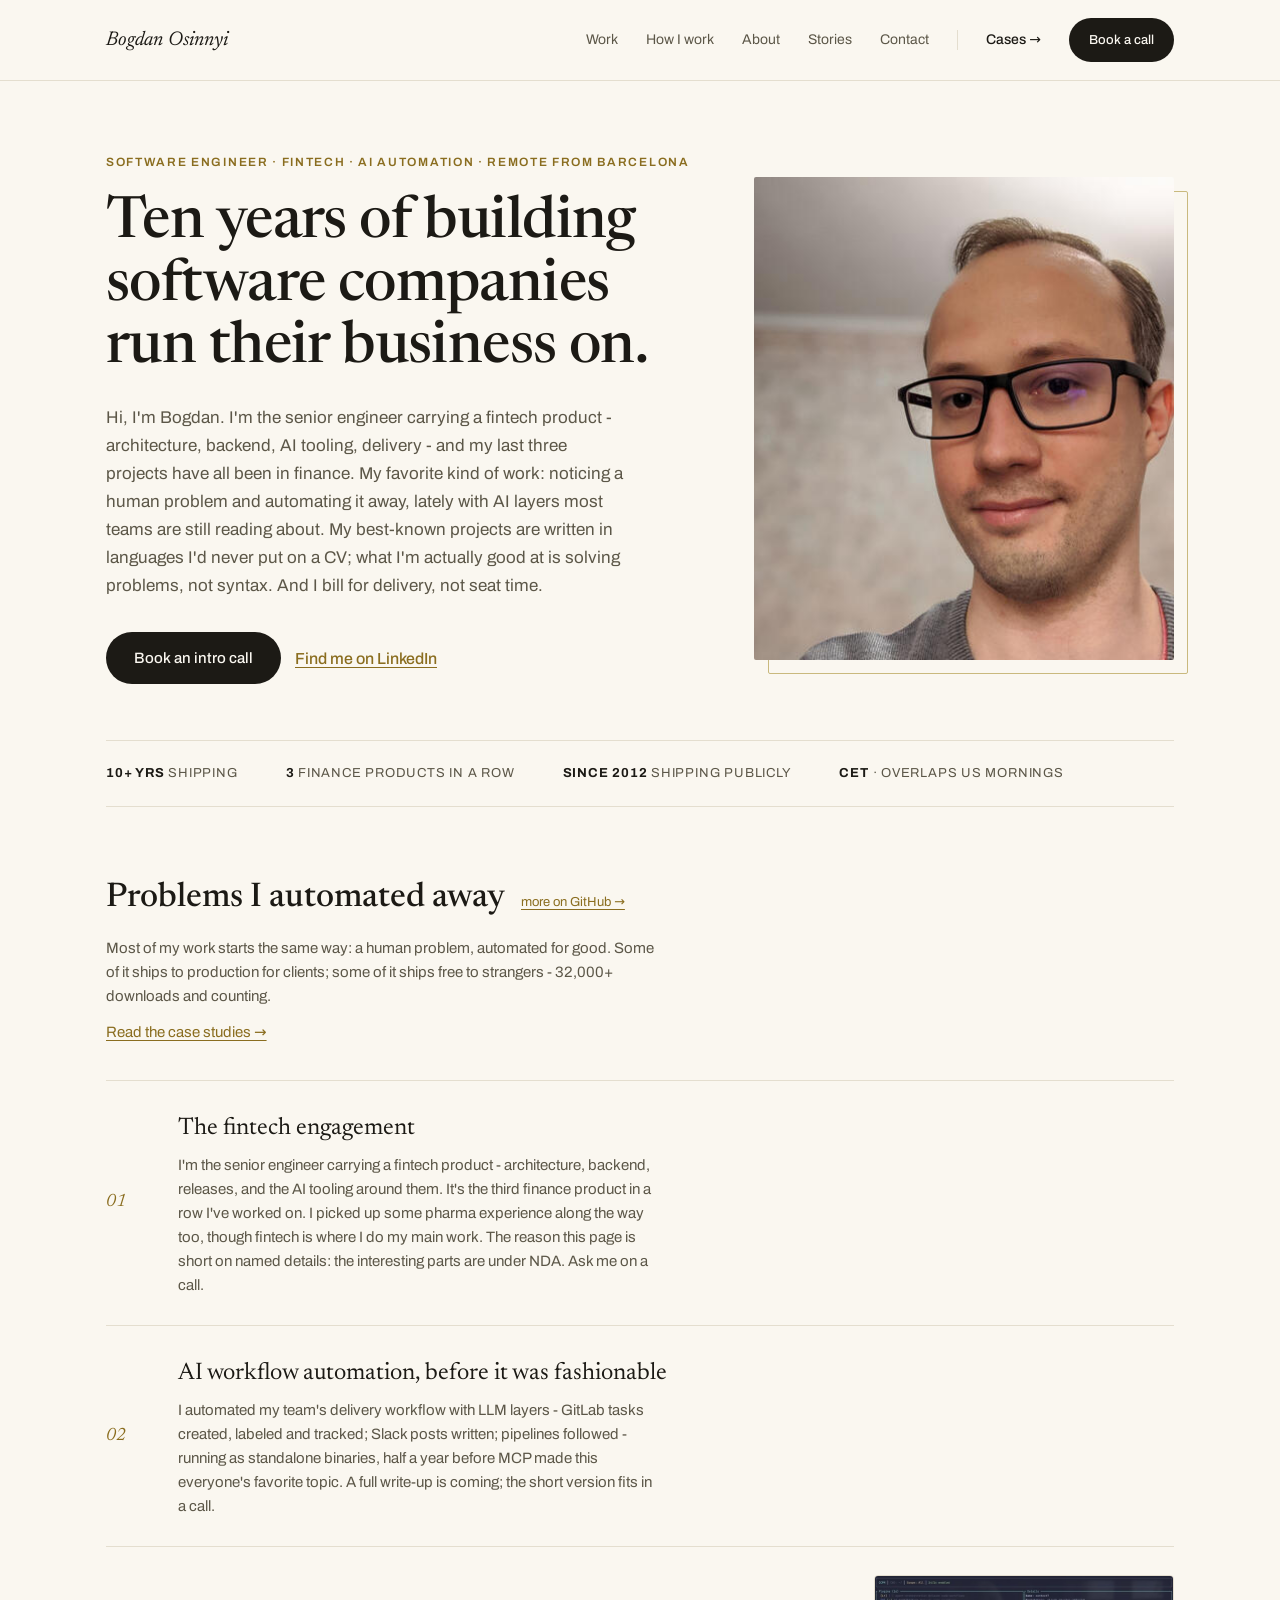
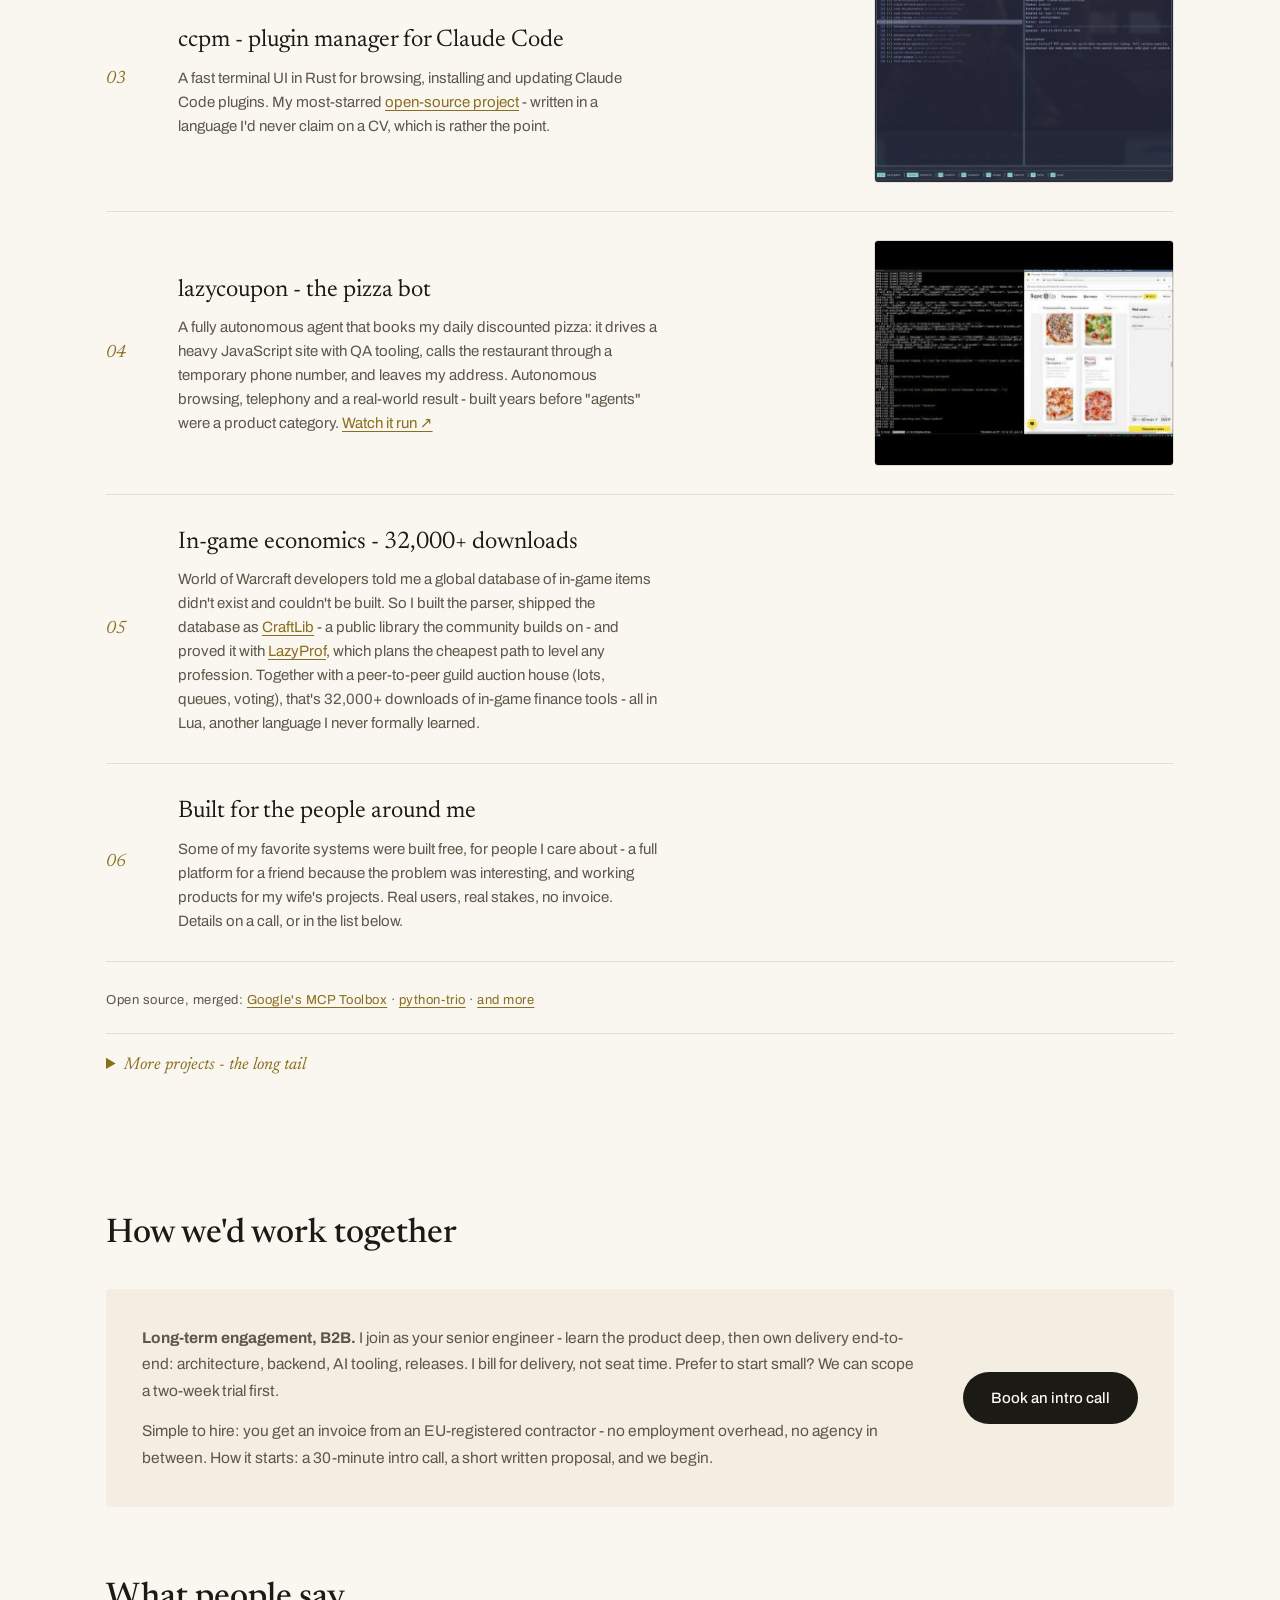
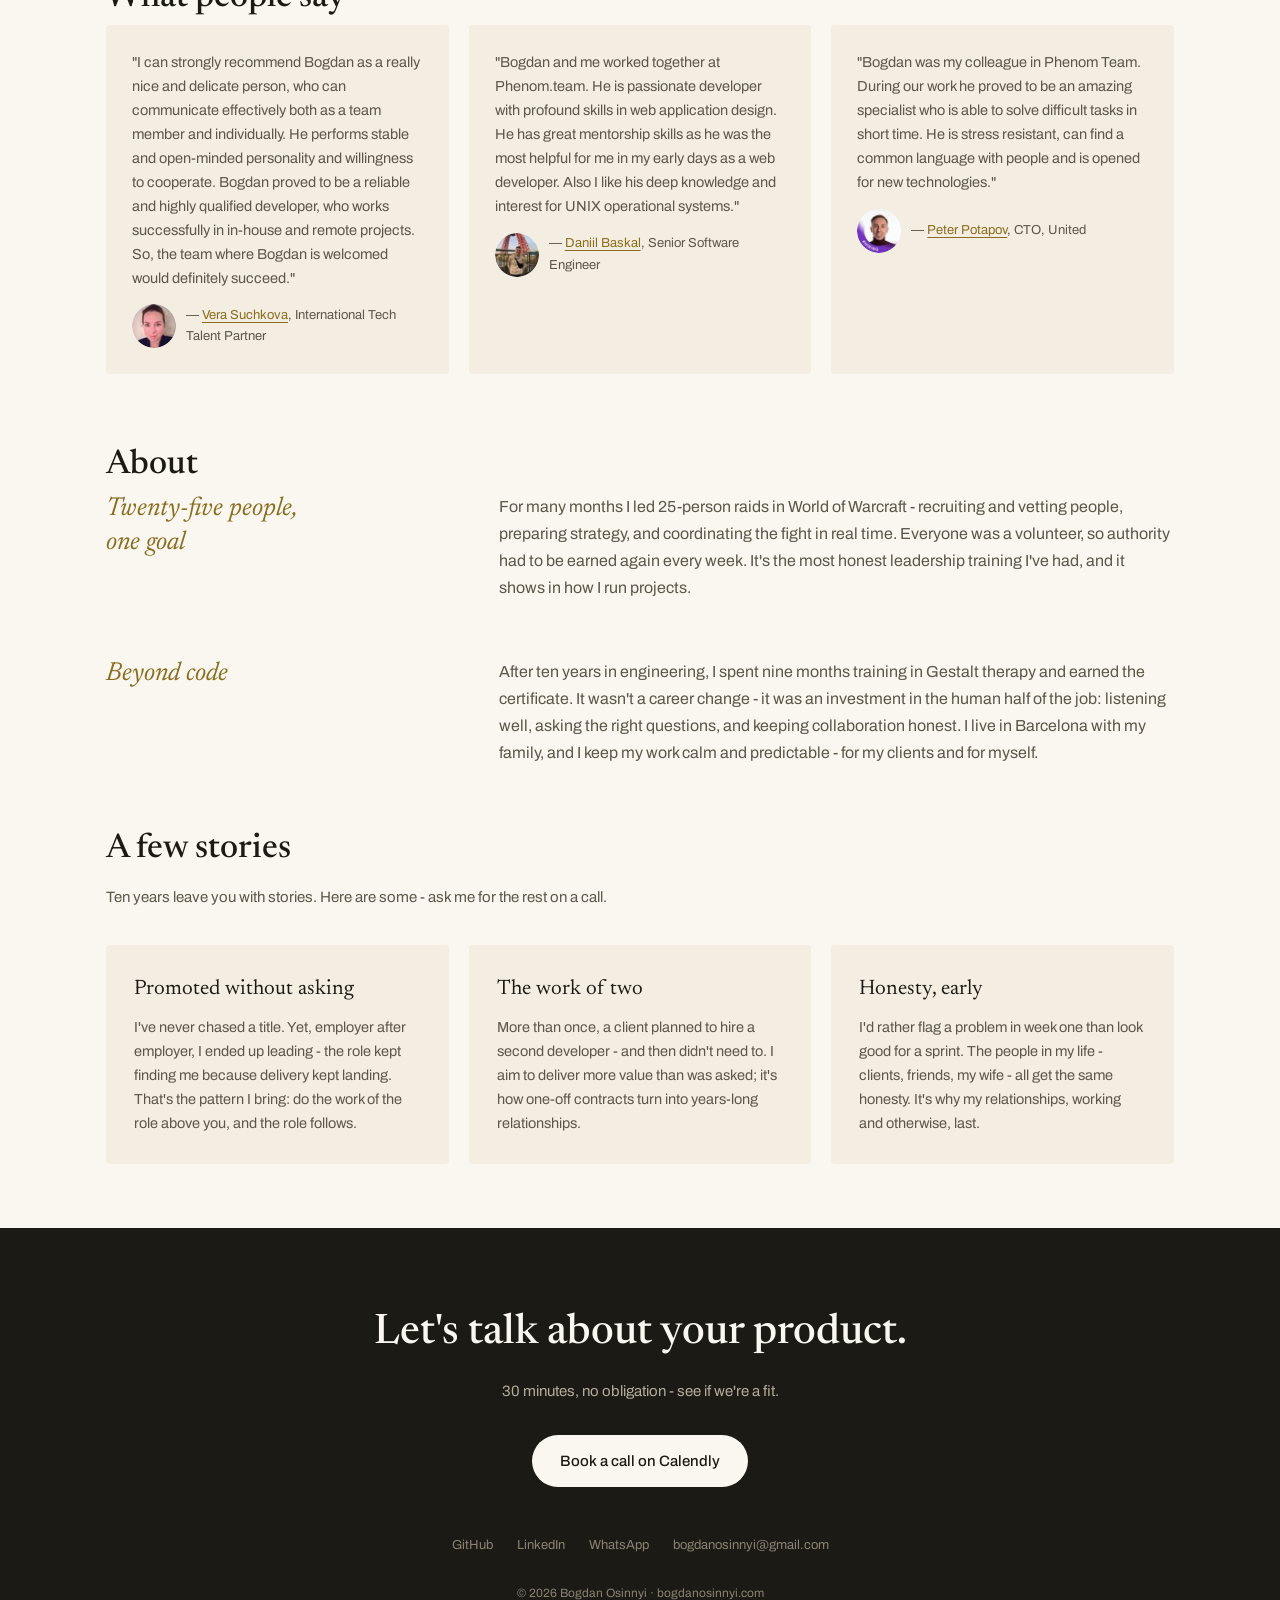
==== commit c1115877: "feat: case studies section with the first case" ====
--- a/index.html
+++ b/index.html
@@ -16,6 +16,9 @@
 <link rel="icon" href="data:image/svg+xml,%3Csvg xmlns='http://www.w3.org/2000/svg' viewBox='0 0 64 64'%3E%3Crect width='64' height='64' rx='12' fill='%231C1A15'/%3E%3Ctext x='32' y='44' font-family='Georgia,serif' font-style='italic' font-size='36' fill='%23FAF7F0' text-anchor='middle'%3EB%3C/text%3E%3C/svg%3E">
 <link rel="stylesheet" href="/assets/fonts/fonts.css">
 <!-- analytics: Cloudflare Web Analytics, enabled in CF dashboard; no tag needed -->
+<script type="application/ld+json">
+{"@context":"https://schema.org","@type":"Person","@id":"https://bogdanosinnyi.com/#person","name":"Bogdan Osinnyi","jobTitle":"Software Engineer","url":"https://bogdanosinnyi.com/","image":"https://bogdanosinnyi.com/assets/portrait.jpg","sameAs":["https://www.linkedin.com/in/bogdanosinnyi/","https://github.com/kaldown"]}
+</script>
 <style>
 :root{
   --bg:#FAF7F0; --ink:#1C1A15; --muted:#5C5748; --line:#E4DECF;
@@ -42,12 +45,15 @@
 .link-accent{color:var(--accent);font-weight:500}
 /* Nav */
 .nav{position:sticky;top:0;z-index:10;background:rgba(250,247,240,.92);backdrop-filter:blur(8px);border-bottom:1px solid var(--line)}
-.nav-in{display:flex;justify-content:space-between;align-items:center;padding:18px 56px;max-width:1180px;margin:0 auto}
-.nav-name{font-family:var(--serif);font-style:italic;font-size:20px;color:var(--ink);text-decoration:none}
+.nav-in{display:flex;justify-content:space-between;align-items:center;gap:16px;padding:18px 56px;max-width:1180px;margin:0 auto}
+.nav-name{font-family:var(--serif);font-style:italic;font-size:20px;color:var(--ink);text-decoration:none;white-space:nowrap}
 .nav-links{display:flex;gap:28px;align-items:center;font-size:14px}
 .nav-links a:not(.btn){color:var(--muted);text-decoration:none}
 .nav-links a:not(.btn):hover{color:var(--ink)}
-.nav .btn{min-height:44px;padding:9px 20px;font-size:13px}
+.nav-sep{width:1px;height:20px;background:var(--line);flex:none}
+.nav-links a.nav-page{color:var(--ink);font-weight:500;white-space:nowrap}
+.nav-links a.nav-page:hover{color:var(--accent)}
+.nav .btn{min-height:44px;padding:9px 20px;font-size:13px;white-space:nowrap}
 /* Hero */
 .hero{display:flex;gap:56px;padding:72px 0 56px;align-items:center}
 .hero-text{flex:1.4}
@@ -119,7 +125,9 @@
 @media (max-width:900px){
   .wrap{padding:0 24px}
   .nav-in{padding:14px 24px}
-  .nav-links a:not(.btn){display:none}
+  .nav-links{gap:18px}
+  .nav-links a:not(.btn):not(.nav-page),.nav-sep{display:none}
+  .nav .btn{padding:9px 16px}
   .hero{flex-direction:column-reverse;gap:36px;padding:40px 0}
   .hero-photo{max-width:320px;align-self:flex-start}
   .stats{gap:20px 32px}
@@ -129,6 +137,13 @@
   .stories-grid{grid-template-columns:1fr}
   .footer h2{font-size:32px}
 }
+/* Small phones: name, Cases and the button share one row */
+@media (max-width:420px){
+  .nav-in{gap:10px}
+  .nav-links{gap:12px}
+  .nav-name{font-size:18px}
+  .nav .btn{padding:9px 14px}
+}
 </style>
 </head>
 <body>
@@ -142,6 +157,8 @@
       <a href="#about">About</a>
       <a href="#stories">Stories</a>
       <a href="#contact">Contact</a>
+      <span class="nav-sep" aria-hidden="true"></span>
+      <a class="nav-page" href="/cases/">Cases <span aria-hidden="true">→</span></a>
       <a class="btn btn-dark" href="https://calendly.com/bogdanosinnyi" target="_blank" rel="noopener">Book a call</a>
     </div>
   </div>
@@ -174,6 +191,7 @@
 <section class="wrap section-pad" id="work">
   <div class="h2row"><h2>Problems I automated away</h2><a href="https://github.com/kaldown" target="_blank" rel="noopener" style="font-size:13px">more on GitHub →</a></div>
   <p class="section-intro">Most of my work starts the same way: a human problem, automated for good. Some of it ships to production for clients; some of it ships free to strangers - 32,000+ downloads and counting.</p>
+  <p style="margin:-24px 0 36px;font-size:15px"><a href="/cases/">Read the case studies →</a></p>
 
   <!-- To add a project: copy any <article class="project"> block below, edit the
        text, and place it where you want it - numbering is automatic (CSS counter).
@@ -316,6 +334,7 @@
     <div class="footer-links">
       <a href="https://github.com/kaldown" target="_blank" rel="noopener">GitHub</a>
       <a href="https://www.linkedin.com/in/bogdanosinnyi/" target="_blank" rel="noopener">LinkedIn</a>
+      <a href="https://wa.me/34652412917" target="_blank" rel="noopener">WhatsApp</a>
       <a href="mailto:bogdanosinnyi@gmail.com">bogdanosinnyi@gmail.com</a>
     </div>
     <div class="copyright">© 2026 Bogdan Osinnyi · bogdanosinnyi.com</div>
